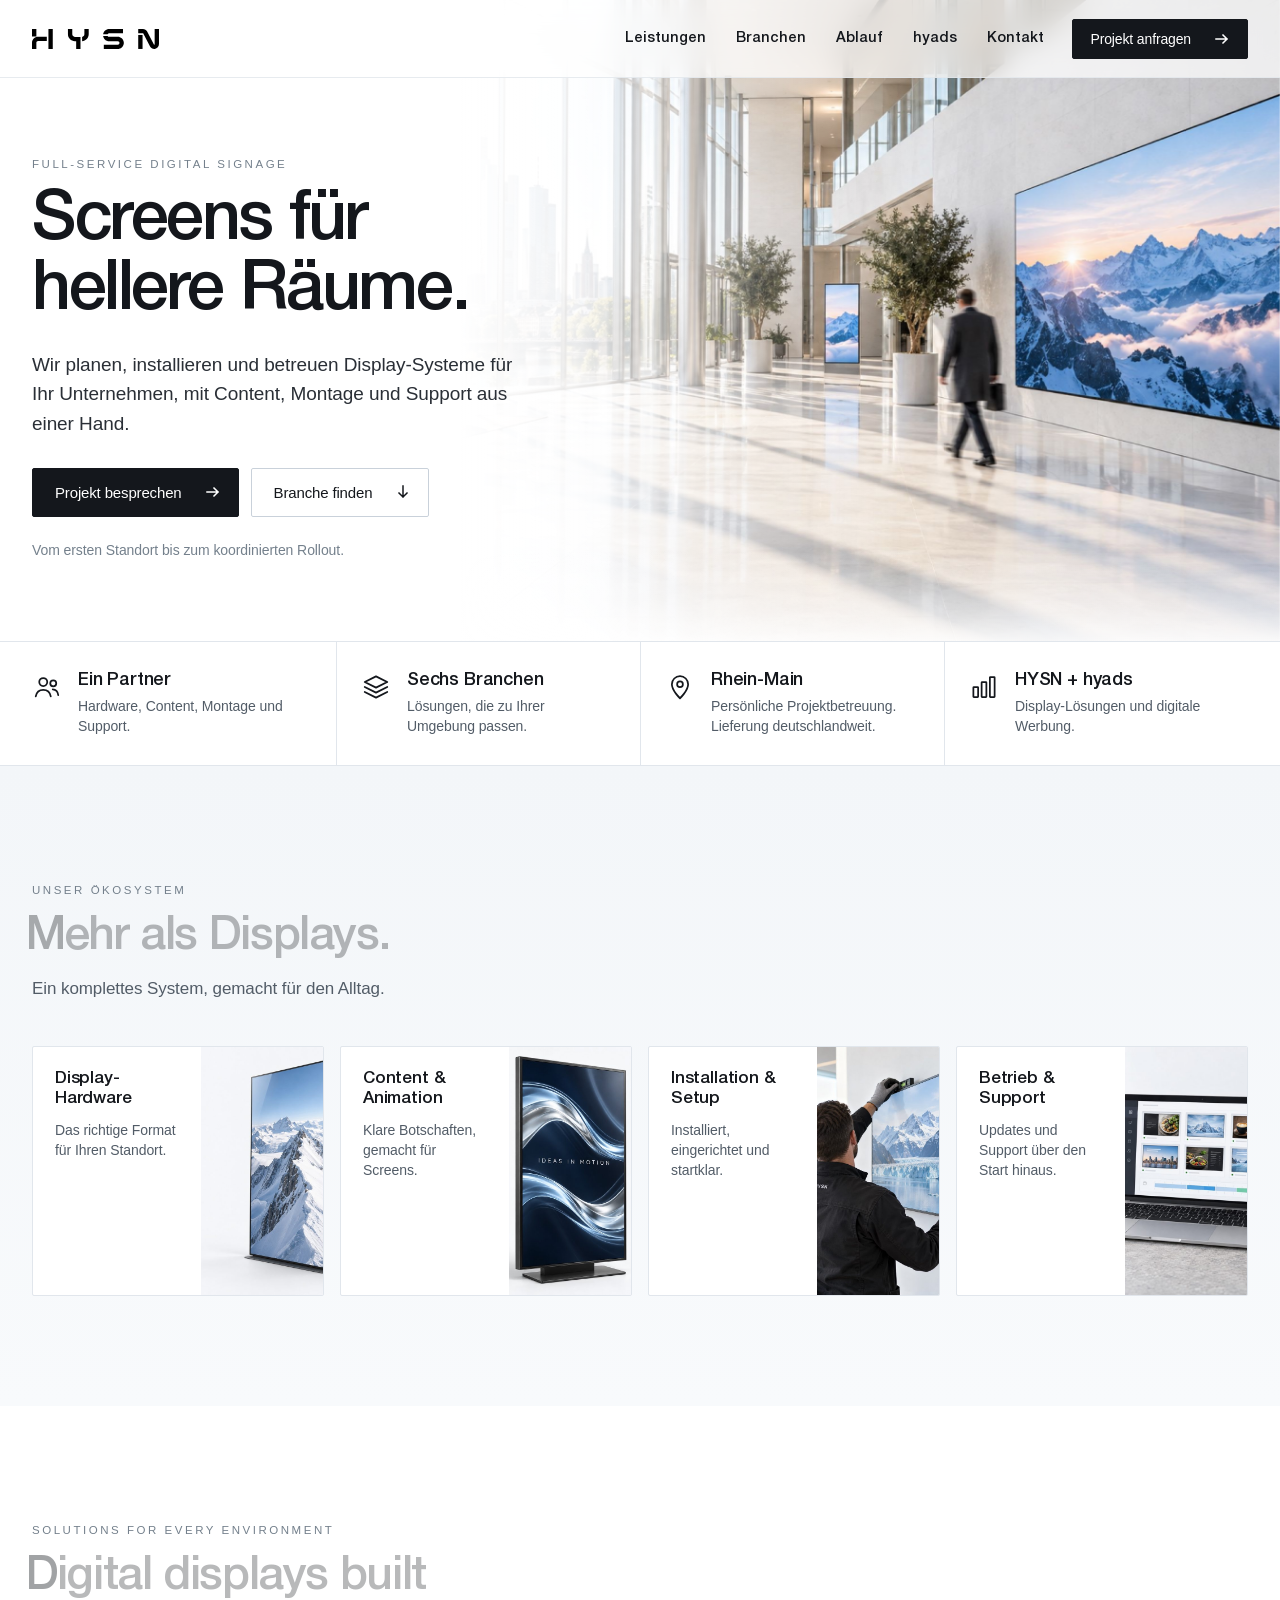
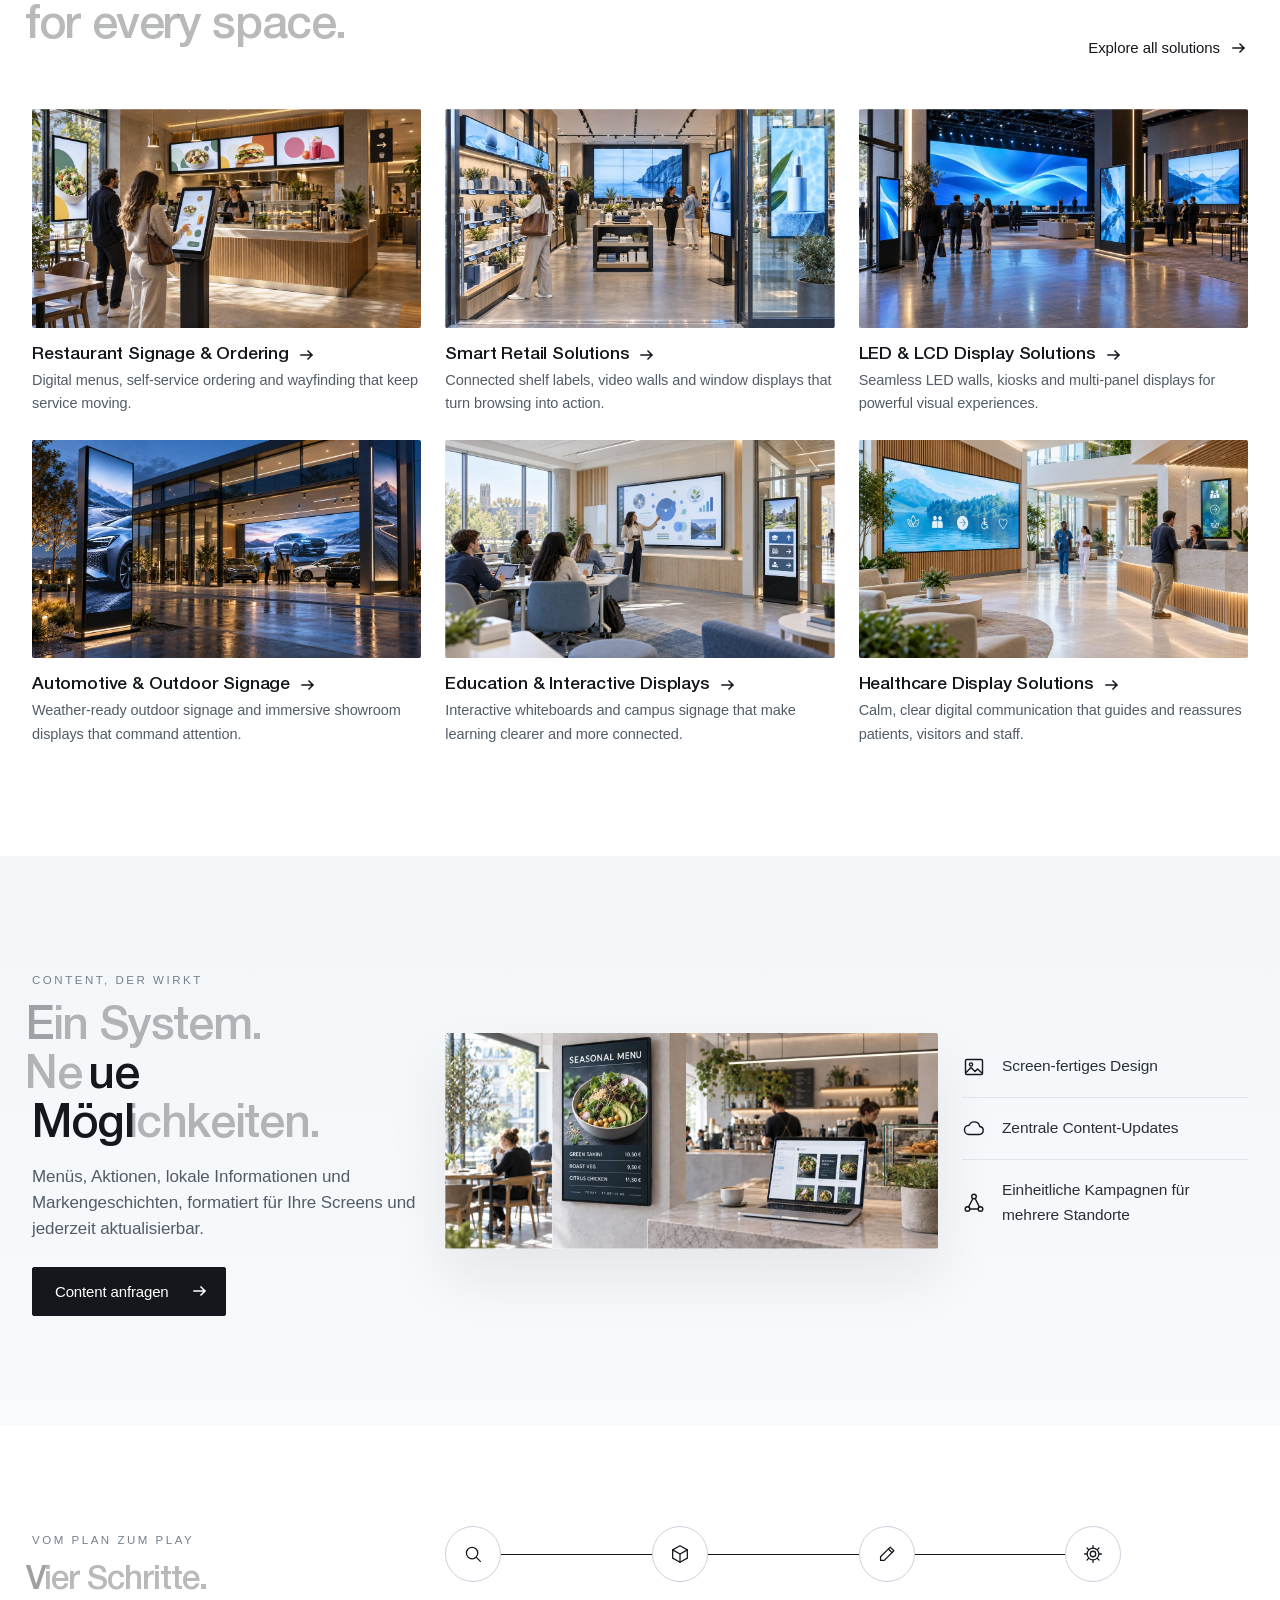
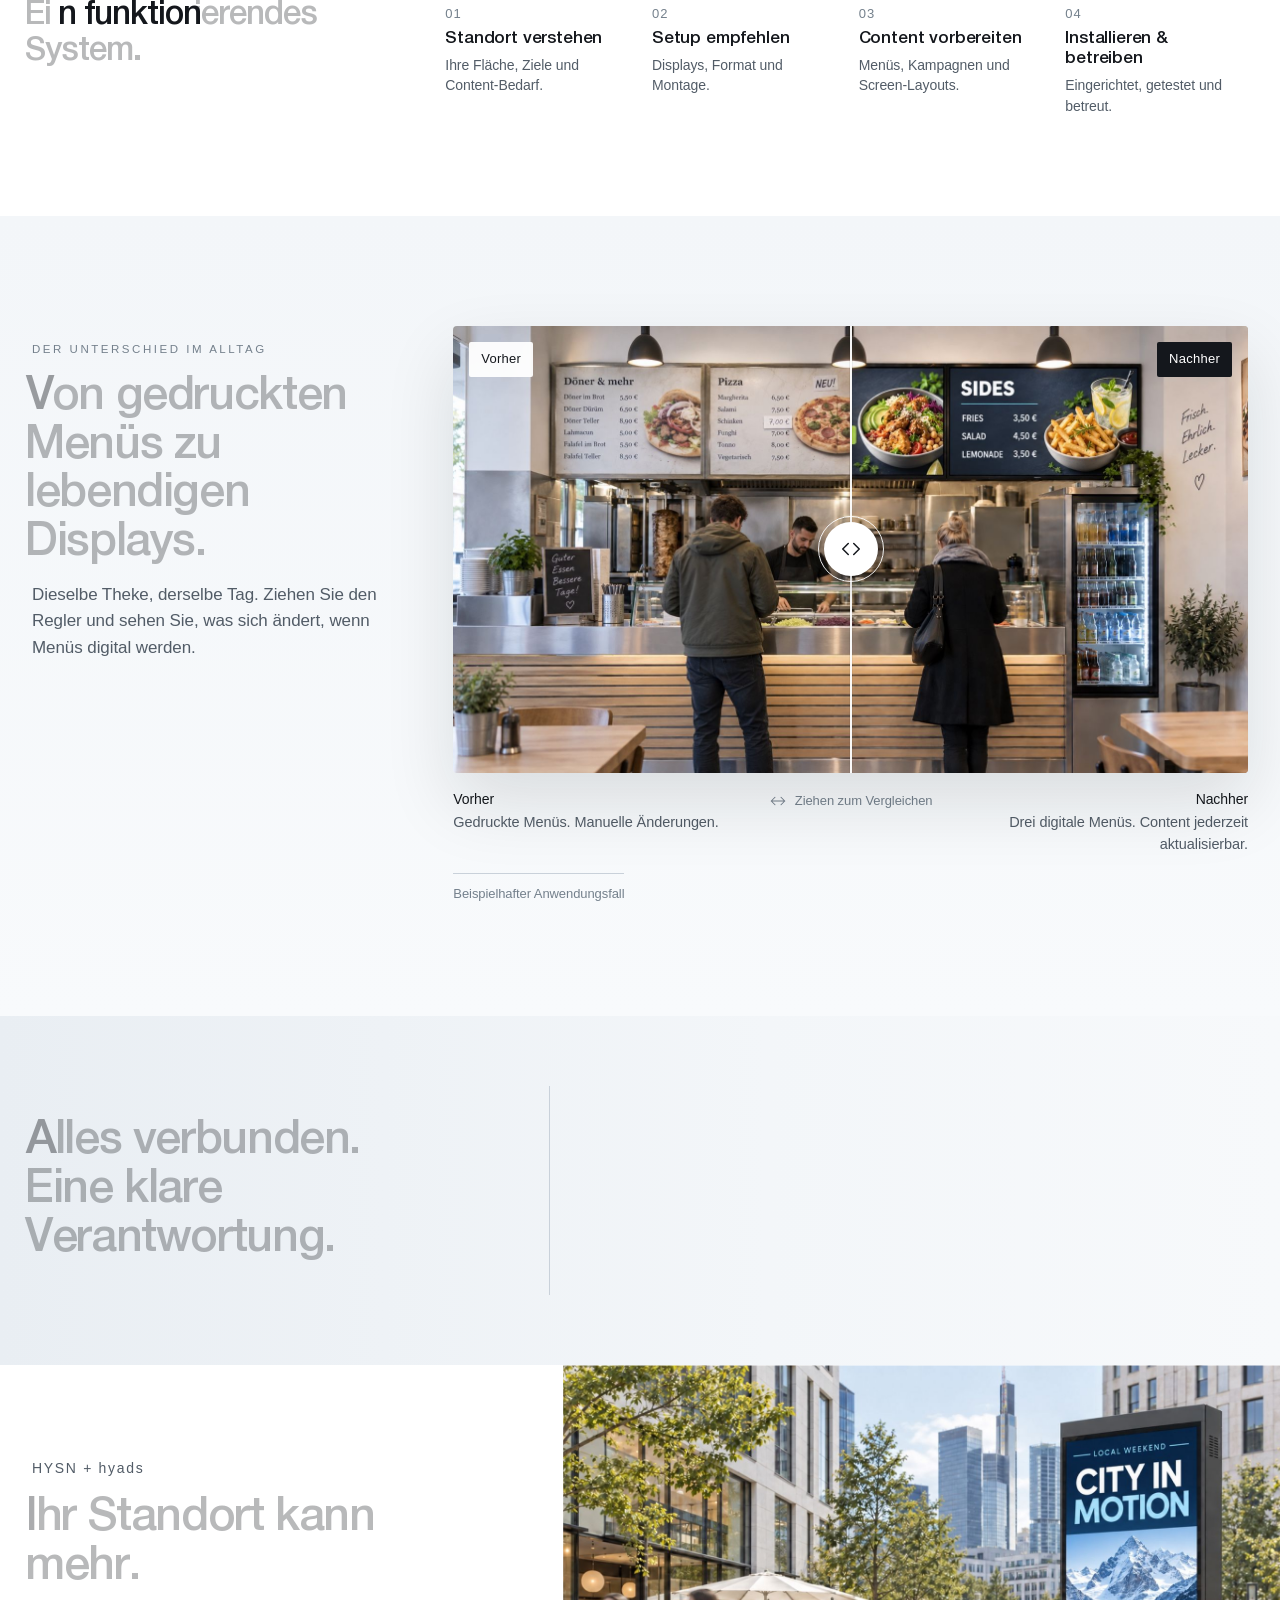
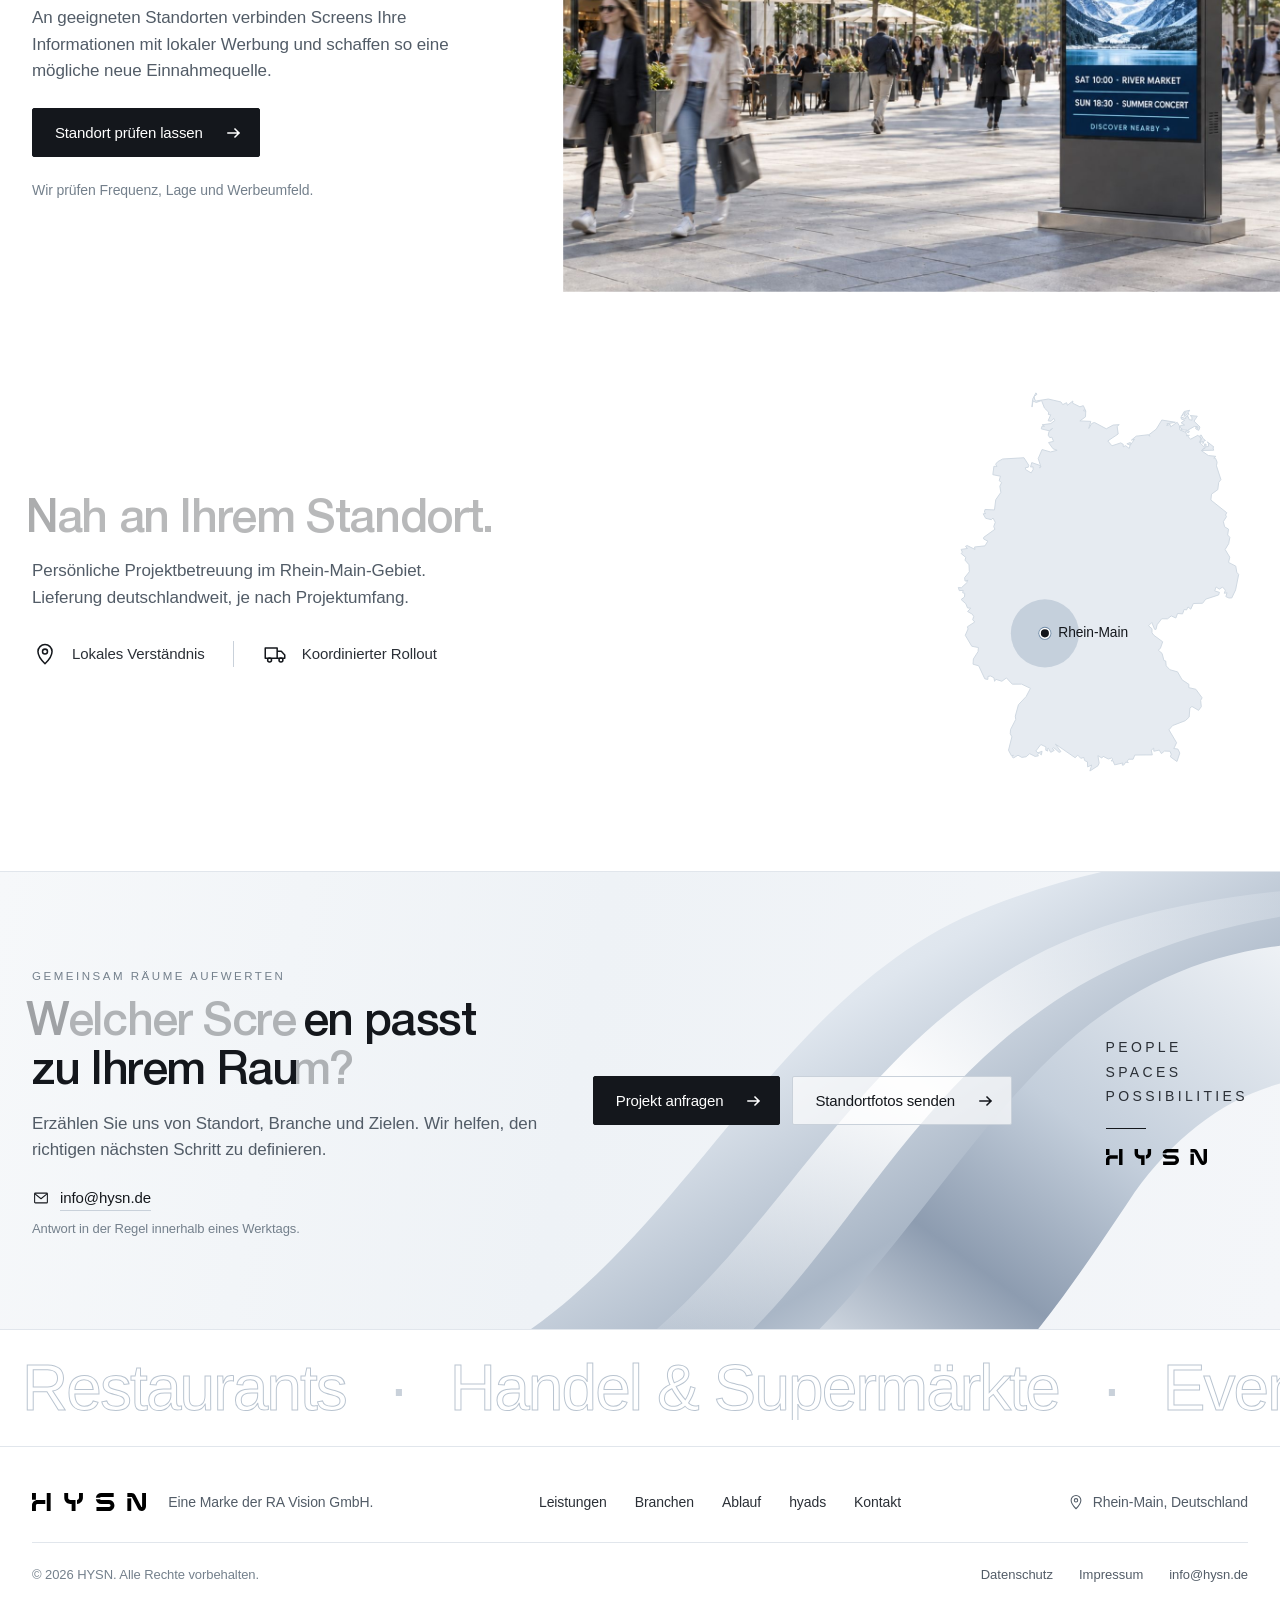
==== index.html @ 9cf274b1 "Initial commit: HYSN landing page Co-Authored-By: Claude Fable 5.1 <noreply@anthropic.com>" ====
<!doctype html>
<html lang="de">
<head>
    <meta charset="utf-8">
    <meta http-equiv="x-ua-compatible" content="ie=edge">
    <meta name="viewport" content="width=device-width, initial-scale=1, shrink-to-fit=no">
    <title>HYSN | Digital Signage für Gastronomie, Handel, Events und Kommunen</title>
    <meta name="description" content="HYSN plant, installiert und betreut Display-Systeme für Ihr Unternehmen, mit Content, Montage und Support aus einer Hand. Persönliche Betreuung im Rhein-Main-Gebiet, Lieferung deutschlandweit.">
    <meta property="og:title" content="HYSN | Screens für hellere Räume">
    <meta property="og:description" content="Full-Service Digital Signage: Hardware, Content, Montage und Support aus einer Hand.">
    <meta property="og:type" content="website">
    <meta property="og:locale" content="de_DE">
    <meta property="og:image" content="https://hysn.de/assets/img/og-share.jpg">
    <meta property="og:url" content="https://hysn.de/">
    <meta name="twitter:card" content="summary_large_image">
    <link rel="canonical" href="https://hysn.de/">
    <meta name="theme-color" content="#ffffff">
    <link rel="icon" href="assets/img/favicon.svg" type="image/svg+xml">

    <link rel="stylesheet" href="assets/css/bootstrap.min.css">
    <link rel="stylesheet" href="assets/css/animate.css">
    <link rel="stylesheet" href="assets/css/swiper.min.css">
    <link rel="stylesheet" href="assets/css/nice-select.css">
    <link rel="stylesheet" href="assets/css/magnific-popup.css">
    <link rel="stylesheet" href="assets/css/custom-fonts.css">
    <link rel="stylesheet" href="assets/css/main.css">
    <link rel="stylesheet" href="assets/css/hysn-light.css">
</head>

<body class="business-consulting hy-light">

<!-- backtotop -->
<div class="xb-backtotop">
    <a href="#" class="scroll" aria-label="Nach oben">
        <svg width="16" height="16" viewBox="0 0 16 16" fill="none"><path d="M8 14V3M4 7l4-4 4 4" stroke="currentColor" stroke-width="1.5" stroke-linecap="square"/></svg>
    </a>
</div>

<!-- preloader (Bizox wave, light) -->
<div id="preloader" class="xb-loader">
    <div class="xb-loader-inner">
        <img class="hy-logo hy-logo--lg" src="assets/img/logo/hysn-logo.svg" alt="HYSN" width="1485" height="234">
        <div class="loading-wave">
            <div class="loading-bar"></div><div class="loading-bar"></div>
            <div class="loading-bar"></div><div class="loading-bar"></div>
        </div>
    </div>
</div>

<div class="body_wrap o-clip" id="top">

    <!-- header -->
    <header id="xb-header-area" class="header-area header-style hy-header is-sticky">
        <div class="xb-header stricky">
            <div class="hy-container">
                <div class="header__wrap ul_li_between">
                    <div class="xb-header-logo">
                        <a href="#top" class="logo" aria-label="HYSN Startseite"><img class="hy-logo" src="assets/img/logo/hysn-logo.svg" alt="HYSN" width="1485" height="234"></a>
                    </div>
                    <div class="header-right-inner ul_li">
                        <div class="main-menu__wrap navbar navbar-expand-lg p-0">
                            <nav class="main-menu collapse navbar-collapse">
                                <ul>
<li><a href="#leistungen"><span>Leistungen</span></a></li>
<li><a href="#branchen"><span>Branchen</span></a></li>
<li><a href="#ablauf"><span>Ablauf</span></a></li>
<li><a href="#hyads"><span>hyads</span></a></li>
<li><a href="#kontakt"><span>Kontakt</span></a></li>
                                </ul>
                            </nav>
                        </div>
                        <div class="hy-header-cta d-none d-md-block">
                            <a class="thm-btn hy-btn hy-btn--dark arrow_hover_effect hy-btn--sm" href="#kontakt"><span class="btn_label" data-text="Projekt anfragen">Projekt anfragen</span><span class="xb-icon"><span class="xb-arrow"><svg width="16" height="16" viewBox="0 0 16 16" fill="none" aria-hidden="true"><path d="M2 8h11M9 4l4 4-4 4" stroke="currentColor" stroke-width="1.5" stroke-linecap="square"/></svg><svg width="16" height="16" viewBox="0 0 16 16" fill="none" aria-hidden="true"><path d="M2 8h11M9 4l4 4-4 4" stroke="currentColor" stroke-width="1.5" stroke-linecap="square"/></svg></span></span></a>
                        </div>
                        <div class="header-bar-mobile side-menu d-lg-none">
                            <a class="xb-nav-mobile" href="javascript:void(0);" aria-label="Menü öffnen">
                                <svg width="24" height="24" viewBox="0 0 24 24" fill="none"><path d="M3 7h18M3 12h18M3 17h18" stroke="currentColor" stroke-width="1.5"/></svg>
                            </a>
                        </div>
                    </div>
                </div>
            </div>
            <div class="xb-header-wrap">
                <div class="xb-header-menu">
                    <div class="xb-header-menu-scroll">
                        <div class="xb-menu-close xb-hide-xl xb-close"></div>
                        <div class="xb-logo-mobile xb-hide-xl"><a href="#top" rel="home"><img class="hy-logo" src="assets/img/logo/hysn-logo.svg" alt="HYSN" width="1485" height="234"></a></div>
                        <nav class="xb-header-nav">
                            <ul class="xb-menu-primary clearfix">
<li class="menu-item"><a href="#leistungen"><span>Leistungen</span></a></li>
<li class="menu-item"><a href="#branchen"><span>Branchen</span></a></li>
<li class="menu-item"><a href="#ablauf"><span>Ablauf</span></a></li>
<li class="menu-item"><a href="#hyads"><span>hyads</span></a></li>
<li class="menu-item"><a href="#kontakt"><span>Kontakt</span></a></li>
                            </ul>
                        </nav>
                        <div class="hy-mobile-cta"><a class="thm-btn hy-btn hy-btn--dark arrow_hover_effect " href="#kontakt"><span class="btn_label" data-text="Projekt anfragen">Projekt anfragen</span><span class="xb-icon"><span class="xb-arrow"><svg width="16" height="16" viewBox="0 0 16 16" fill="none" aria-hidden="true"><path d="M2 8h11M9 4l4 4-4 4" stroke="currentColor" stroke-width="1.5" stroke-linecap="square"/></svg><svg width="16" height="16" viewBox="0 0 16 16" fill="none" aria-hidden="true"><path d="M2 8h11M9 4l4 4-4 4" stroke="currentColor" stroke-width="1.5" stroke-linecap="square"/></svg></span></span></a></div>
                    </div>
                </div>
                <div class="xb-header-menu-backdrop"></div>
            </div>
        </div>
    </header>

    <main>

        <!-- 1. hero -->
        <section class="hy-hero">
            <div class="hy-hero-media">
                <img src="assets/img/hero.jpg" alt="Große Digital-Signage-Wand in einem hellen Atrium" fetchpriority="high">
            </div>
            <div class="hy-container">
                <div class="hy-hero-content">
                    <span class="hy-eyebrow wow fadeInUp" data-wow-duration="600ms">Full-Service Digital Signage</span>
                    <h1 class="hy-hero-title wow fadeInUp" data-wow-delay="100ms" data-wow-duration="700ms">Screens für<br>hellere Räume.</h1>
                    <p class="hy-lead wow fadeInUp" data-wow-delay="200ms" data-wow-duration="700ms">Wir planen, installieren und betreuen Display-Systeme für Ihr Unternehmen, mit Content, Montage und Support aus einer Hand.</p>
                    <div class="hy-btn-row wow fadeInUp" data-wow-delay="300ms" data-wow-duration="700ms">
                        <a class="thm-btn hy-btn hy-btn--dark arrow_hover_effect " href="#kontakt"><span class="btn_label" data-text="Projekt besprechen">Projekt besprechen</span><span class="xb-icon"><span class="xb-arrow"><svg width="16" height="16" viewBox="0 0 16 16" fill="none" aria-hidden="true"><path d="M2 8h11M9 4l4 4-4 4" stroke="currentColor" stroke-width="1.5" stroke-linecap="square"/></svg><svg width="16" height="16" viewBox="0 0 16 16" fill="none" aria-hidden="true"><path d="M2 8h11M9 4l4 4-4 4" stroke="currentColor" stroke-width="1.5" stroke-linecap="square"/></svg></span></span></a>
                        <a class="thm-btn hy-btn hy-btn--ghost arrow_hover_effect " href="#branchen"><span class="btn_label" data-text="Branche finden">Branche finden</span><span class="xb-icon"><span class="xb-arrow"><svg width="16" height="16" viewBox="0 0 16 16" fill="none" aria-hidden="true"><path d="M8 2v11M4 9l4 4 4-4" stroke="currentColor" stroke-width="1.5" stroke-linecap="square"/></svg><svg width="16" height="16" viewBox="0 0 16 16" fill="none" aria-hidden="true"><path d="M8 2v11M4 9l4 4 4-4" stroke="currentColor" stroke-width="1.5" stroke-linecap="square"/></svg></span></span></a>
                    </div>
                    <p class="hy-assure wow fadeInUp" data-wow-delay="400ms" data-wow-duration="700ms">Vom ersten Standort bis zum koordinierten Rollout.</p>
                </div>
            </div>
        </section>

        <!-- 2. positioning strip -->
        <section class="hy-strip">
            <div class="hy-container">
                <div class="hy-strip-grid">

<div class="hy-strip-item wow fadeInUp" data-wow-delay="0ms" data-wow-duration="600ms">
  <svg class="hy-ico" width="30" height="30" viewBox="0 0 24 24" fill="none" stroke="currentColor" stroke-width="1.4" stroke-linecap="round" stroke-linejoin="round" aria-hidden="true"><circle cx="9" cy="8" r="3.2"/><path d="M3 19.5c.6-3.4 3-5.3 6-5.3s5.4 1.9 6 5.3"/><circle cx="17" cy="9" r="2.4"/><path d="M16.6 13.9c2.4.1 4 1.7 4.4 4.6"/></svg>
  <div><h3>Ein Partner</h3><p>Hardware, Content, Montage und Support.</p></div>
</div>

<div class="hy-strip-item wow fadeInUp" data-wow-delay="100ms" data-wow-duration="600ms">
  <svg class="hy-ico" width="30" height="30" viewBox="0 0 24 24" fill="none" stroke="currentColor" stroke-width="1.4" stroke-linecap="round" stroke-linejoin="round" aria-hidden="true"><path d="M12 3.5 21 8l-9 4.5L3 8z"/><path d="m3 12 9 4.5 9-4.5"/><path d="m3 16 9 4.5 9-4.5"/></svg>
  <div><h3>Sechs Branchen</h3><p>Lösungen, die zu Ihrer Umgebung passen.</p></div>
</div>

<div class="hy-strip-item wow fadeInUp" data-wow-delay="200ms" data-wow-duration="600ms">
  <svg class="hy-ico" width="30" height="30" viewBox="0 0 24 24" fill="none" stroke="currentColor" stroke-width="1.4" stroke-linecap="round" stroke-linejoin="round" aria-hidden="true"><path d="M12 21s-6.5-6.1-6.5-11.2a6.5 6.5 0 0 1 13 0C18.5 14.9 12 21 12 21z"/><circle cx="12" cy="9.8" r="2.3"/></svg>
  <div><h3>Rhein-Main</h3><p>Persönliche Projektbetreuung. Lieferung deutschlandweit.</p></div>
</div>

<div class="hy-strip-item wow fadeInUp" data-wow-delay="300ms" data-wow-duration="600ms">
  <svg class="hy-ico" width="30" height="30" viewBox="0 0 24 24" fill="none" stroke="currentColor" stroke-width="1.4" stroke-linecap="round" stroke-linejoin="round" aria-hidden="true"><rect x="3.5" y="12" width="3.8" height="8" rx=".4"/><rect x="10.1" y="8" width="3.8" height="12" rx=".4"/><rect x="16.7" y="4" width="3.8" height="16" rx=".4"/></svg>
  <div><h3>HYSN + hyads</h3><p>Display-Lösungen und digitale Werbung.</p></div>
</div>
                </div>
            </div>
        </section>

        <!-- 3. ecosystem -->
        <section class="hy-section hy-band" id="leistungen">
            <div class="hy-container">
                <div class="hy-head">
                    <span class="hy-eyebrow">Unser Ökosystem</span>
                    <h2 class="hy-h2 xb-text-reveal">Mehr als Displays.</h2>
                    <p class="hy-sub">Ein komplettes System, gemacht für den Alltag.</p>
                </div>
                <div class="row g-3">

<div class="col-lg-3 col-sm-6">
  <div class="hy-eco-card wow fadeInUp" data-wow-delay="0ms" data-wow-duration="700ms">
    <div class="hy-eco-text">
      <h3>Display-Hardware</h3>
      <p>Das richtige Format für Ihren Standort.</p>
    </div>
    <div class="hy-eco-img"><img src="assets/img/eco-hardware.jpg" alt="" loading="lazy"></div>
  </div>
</div>

<div class="col-lg-3 col-sm-6">
  <div class="hy-eco-card wow fadeInUp" data-wow-delay="120ms" data-wow-duration="700ms">
    <div class="hy-eco-text">
      <h3>Content &amp; Animation</h3>
      <p>Klare Botschaften, gemacht für Screens.</p>
    </div>
    <div class="hy-eco-img"><img src="assets/img/eco-content.jpg" alt="" loading="lazy"></div>
  </div>
</div>

<div class="col-lg-3 col-sm-6">
  <div class="hy-eco-card wow fadeInUp" data-wow-delay="240ms" data-wow-duration="700ms">
    <div class="hy-eco-text">
      <h3>Installation &amp; Setup</h3>
      <p>Installiert, eingerichtet und startklar.</p>
    </div>
    <div class="hy-eco-img"><img src="assets/img/eco-install.jpg" alt="" loading="lazy"></div>
  </div>
</div>

<div class="col-lg-3 col-sm-6">
  <div class="hy-eco-card wow fadeInUp" data-wow-delay="360ms" data-wow-duration="700ms">
    <div class="hy-eco-text">
      <h3>Betrieb &amp; Support</h3>
      <p>Updates und Support über den Start hinaus.</p>
    </div>
    <div class="hy-eco-img"><img src="assets/img/eco-support.jpg" alt="" loading="lazy"></div>
  </div>
</div>
                </div>
            </div>
        </section>

        <!-- 4. industries -->
        <section class="hy-section" id="branchen">
            <div class="hy-container">
                <div class="hy-head hy-head--split">
                    <div>
                        <span class="hy-eyebrow">SOLUTIONS FOR EVERY ENVIRONMENT</span>
                        <h2 class="hy-h2 xb-text-reveal">Digital displays built<br>for every space.</h2>
                    </div>
                    <a class="hy-link arrow_hover_effect" href="#kontakt"><span>Explore all solutions</span><span class="xb-arrow"><svg width="16" height="16" viewBox="0 0 16 16" fill="none" aria-hidden="true"><path d="M2 8h11M9 4l4 4-4 4" stroke="currentColor" stroke-width="1.5" stroke-linecap="square"/></svg><svg width="16" height="16" viewBox="0 0 16 16" fill="none" aria-hidden="true"><path d="M2 8h11M9 4l4 4-4 4" stroke="currentColor" stroke-width="1.5" stroke-linecap="square"/></svg></span></a>
                </div>
                <div class="row g-4 hy-solutions">

<div class="col-lg-4 col-md-6">
  <a href="#kontakt" class="hy-ind-card wow fadeInUp" data-wow-delay="0ms" data-wow-duration="700ms">
    <div class="hy-ind-img hy-reveal"><img src="assets/img/sol-restaurant.jpg" alt="Fast-casual restaurant with three digital menu boards above the counter, a portrait window display and a customer using a self-service ordering kiosk" loading="lazy"></div>
    <h3>Restaurant Signage &amp; Ordering <span class="xb-arrow"><svg width="16" height="16" viewBox="0 0 16 16" fill="none" aria-hidden="true"><path d="M2 8h11M9 4l4 4-4 4" stroke="currentColor" stroke-width="1.5" stroke-linecap="square"/></svg><svg width="16" height="16" viewBox="0 0 16 16" fill="none" aria-hidden="true"><path d="M2 8h11M9 4l4 4-4 4" stroke="currentColor" stroke-width="1.5" stroke-linecap="square"/></svg></span></h3>
    <p>Digital menus, self-service ordering and wayfinding that keep service moving.</p>
  </a>
</div>

<div class="col-lg-4 col-md-6">
  <a href="#kontakt" class="hy-ind-card wow fadeInUp" data-wow-delay="120ms" data-wow-duration="700ms">
    <div class="hy-ind-img hy-reveal"><img src="assets/img/sol-retail.jpg" alt="Modern retail shop with electronic shelf labels, a stretched display above the shelves, a video wall and portrait window displays" loading="lazy"></div>
    <h3>Smart Retail Solutions <span class="xb-arrow"><svg width="16" height="16" viewBox="0 0 16 16" fill="none" aria-hidden="true"><path d="M2 8h11M9 4l4 4-4 4" stroke="currentColor" stroke-width="1.5" stroke-linecap="square"/></svg><svg width="16" height="16" viewBox="0 0 16 16" fill="none" aria-hidden="true"><path d="M2 8h11M9 4l4 4-4 4" stroke="currentColor" stroke-width="1.5" stroke-linecap="square"/></svg></span></h3>
    <p>Connected shelf labels, video walls and window displays that turn browsing into action.</p>
  </a>
</div>

<div class="col-lg-4 col-md-6">
  <a href="#kontakt" class="hy-ind-card wow fadeInUp" data-wow-delay="240ms" data-wow-duration="700ms">
    <div class="hy-ind-img hy-reveal"><img src="assets/img/sol-led-lcd.jpg" alt="Corporate event venue with a large stage LED wall, free-standing display kiosks and a multi-panel video wall" loading="lazy"></div>
    <h3>LED &amp; LCD Display Solutions <span class="xb-arrow"><svg width="16" height="16" viewBox="0 0 16 16" fill="none" aria-hidden="true"><path d="M2 8h11M9 4l4 4-4 4" stroke="currentColor" stroke-width="1.5" stroke-linecap="square"/></svg><svg width="16" height="16" viewBox="0 0 16 16" fill="none" aria-hidden="true"><path d="M2 8h11M9 4l4 4-4 4" stroke="currentColor" stroke-width="1.5" stroke-linecap="square"/></svg></span></h3>
    <p>Seamless LED walls, kiosks and multi-panel displays for powerful visual experiences.</p>
  </a>
</div>

<div class="col-lg-4 col-md-6">
  <a href="#kontakt" class="hy-ind-card wow fadeInUp" data-wow-delay="0ms" data-wow-duration="700ms">
    <div class="hy-ind-img hy-reveal"><img src="assets/img/sol-automotive.jpg" alt="Car dealership at blue hour with an outdoor LED totem at the entrance and a large showroom display behind the glass facade" loading="lazy"></div>
    <h3>Automotive &amp; Outdoor Signage <span class="xb-arrow"><svg width="16" height="16" viewBox="0 0 16 16" fill="none" aria-hidden="true"><path d="M2 8h11M9 4l4 4-4 4" stroke="currentColor" stroke-width="1.5" stroke-linecap="square"/></svg><svg width="16" height="16" viewBox="0 0 16 16" fill="none" aria-hidden="true"><path d="M2 8h11M9 4l4 4-4 4" stroke="currentColor" stroke-width="1.5" stroke-linecap="square"/></svg></span></h3>
    <p>Weather-ready outdoor signage and immersive showroom displays that command attention.</p>
  </a>
</div>

<div class="col-lg-4 col-md-6">
  <a href="#kontakt" class="hy-ind-card wow fadeInUp" data-wow-delay="120ms" data-wow-duration="700ms">
    <div class="hy-ind-img hy-reveal"><img src="assets/img/sol-education.jpg" alt="University classroom where a lecturer presents on an interactive whiteboard, with a floor-standing wayfinding display by the door" loading="lazy"></div>
    <h3>Education &amp; Interactive Displays <span class="xb-arrow"><svg width="16" height="16" viewBox="0 0 16 16" fill="none" aria-hidden="true"><path d="M2 8h11M9 4l4 4-4 4" stroke="currentColor" stroke-width="1.5" stroke-linecap="square"/></svg><svg width="16" height="16" viewBox="0 0 16 16" fill="none" aria-hidden="true"><path d="M2 8h11M9 4l4 4-4 4" stroke="currentColor" stroke-width="1.5" stroke-linecap="square"/></svg></span></h3>
    <p>Interactive whiteboards and campus signage that make learning clearer and more connected.</p>
  </a>
</div>

<div class="col-lg-4 col-md-6">
  <a href="#kontakt" class="hy-ind-card wow fadeInUp" data-wow-delay="240ms" data-wow-duration="700ms">
    <div class="hy-ind-img hy-reveal"><img src="assets/img/sol-healthcare.jpg" alt="Bright healthcare lobby with an integrated LED wall showing a calm lake scene and a portrait display behind the reception desk" loading="lazy"></div>
    <h3>Healthcare Display Solutions <span class="xb-arrow"><svg width="16" height="16" viewBox="0 0 16 16" fill="none" aria-hidden="true"><path d="M2 8h11M9 4l4 4-4 4" stroke="currentColor" stroke-width="1.5" stroke-linecap="square"/></svg><svg width="16" height="16" viewBox="0 0 16 16" fill="none" aria-hidden="true"><path d="M2 8h11M9 4l4 4-4 4" stroke="currentColor" stroke-width="1.5" stroke-linecap="square"/></svg></span></h3>
    <p>Calm, clear digital communication that guides and reassures patients, visitors and staff.</p>
  </a>
</div>
                </div>
            </div>
        </section>

        <!-- 5. content -->
        <section class="hy-section hy-band hy-content">
            <div class="hy-container">
                <div class="row align-items-center g-4">
                    <div class="col-lg-4">
                        <span class="hy-eyebrow">Content, der wirkt</span>
                        <h2 class="hy-h2 xb-text-reveal">Ein System.<br>Neue Möglichkeiten.</h2>
                        <p class="hy-sub mb-4">Menüs, Aktionen, lokale Informationen und Markengeschichten, formatiert für Ihre Screens und jederzeit aktualisierbar.</p>
                        <div class="wow fadeInUp" data-wow-duration="600ms"><a class="thm-btn hy-btn hy-btn--dark arrow_hover_effect " href="#kontakt"><span class="btn_label" data-text="Content anfragen">Content anfragen</span><span class="xb-icon"><span class="xb-arrow"><svg width="16" height="16" viewBox="0 0 16 16" fill="none" aria-hidden="true"><path d="M2 8h11M9 4l4 4-4 4" stroke="currentColor" stroke-width="1.5" stroke-linecap="square"/></svg><svg width="16" height="16" viewBox="0 0 16 16" fill="none" aria-hidden="true"><path d="M2 8h11M9 4l4 4-4 4" stroke="currentColor" stroke-width="1.5" stroke-linecap="square"/></svg></span></span></a></div>
                    </div>
                    <div class="col-lg-5">
                        <div class="hy-content-img hy-reveal wow fadeIn" data-wow-duration="900ms">
                            <img src="assets/img/content.jpg" alt="Digitales Menüboard und zentrale Content-Verwaltung am Laptop" loading="lazy">
                        </div>
                    </div>
                    <div class="col-lg-3">
                        <ul class="hy-feature-list">
                            <li class="wow fadeInUp" data-wow-delay="100ms" data-wow-duration="600ms"><svg class="hy-ico" width="24" height="24" viewBox="0 0 24 24" fill="none" stroke="currentColor" stroke-width="1.4" stroke-linecap="round" stroke-linejoin="round" aria-hidden="true"><rect x="3.5" y="4.5" width="17" height="15" rx="1.2"/><circle cx="9" cy="9.5" r="1.6"/><path d="m4 17.5 5-5 4 4 2.5-2.5 5 4.5"/></svg><span>Screen-fertiges Design</span></li>
                            <li class="wow fadeInUp" data-wow-delay="220ms" data-wow-duration="600ms"><svg class="hy-ico" width="24" height="24" viewBox="0 0 24 24" fill="none" stroke="currentColor" stroke-width="1.4" stroke-linecap="round" stroke-linejoin="round" aria-hidden="true"><path d="M7 18.5h10.2a4 4 0 0 0 .6-7.95A5.6 5.6 0 0 0 7.1 9.3 4.6 4.6 0 0 0 7 18.5z"/></svg><span>Zentrale Content-Updates</span></li>
                            <li class="wow fadeInUp" data-wow-delay="340ms" data-wow-duration="600ms"><svg class="hy-ico" width="24" height="24" viewBox="0 0 24 24" fill="none" stroke="currentColor" stroke-width="1.4" stroke-linecap="round" stroke-linejoin="round" aria-hidden="true"><circle cx="12" cy="5.5" r="2.3"/><circle cx="5.5" cy="18" r="2.3"/><circle cx="18.5" cy="18" r="2.3"/><path d="m10.9 7.5-4.3 8.4M13.1 7.5l4.3 8.4M7.8 18h8.4"/></svg><span>Einheitliche Kampagnen für mehrere Standorte</span></li>
                        </ul>
                    </div>
                </div>
            </div>
        </section>

        <!-- 6. process -->
        <section class="hy-section hy-process" id="ablauf">
            <div class="hy-container">
                <div class="row g-4 align-items-start">
                    <div class="col-lg-4">
                        <span class="hy-eyebrow">Vom Plan zum Play</span>
                        <h2 class="hy-h2 hy-h2--sm xb-text-reveal">Vier Schritte.<br>Ein funktionierendes System.</h2>
                    </div>
                    <div class="col-lg-8">
                        <div class="hy-steps">
                            <span class="hy-steps-line" aria-hidden="true"><span></span></span>

<div class="hy-step wow fadeInUp" data-wow-delay="200ms" data-wow-duration="600ms">
  <div class="hy-step-ico"><svg class="hy-ico" width="22" height="22" viewBox="0 0 24 24" fill="none" stroke="currentColor" stroke-width="1.4" stroke-linecap="round" stroke-linejoin="round" aria-hidden="true"><circle cx="11" cy="11" r="6.2"/><path d="m20 20-4.6-4.6"/></svg></div>
  <span class="hy-step-num">01</span>
  <h3>Standort verstehen</h3>
  <p>Ihre Fläche, Ziele und Content-Bedarf.</p>
</div>

<div class="hy-step wow fadeInUp" data-wow-delay="350ms" data-wow-duration="600ms">
  <div class="hy-step-ico"><svg class="hy-ico" width="22" height="22" viewBox="0 0 24 24" fill="none" stroke="currentColor" stroke-width="1.4" stroke-linecap="round" stroke-linejoin="round" aria-hidden="true"><path d="M12 3 20 7.5v9L12 21l-8-4.5v-9z"/><path d="m4 7.5 8 4.5 8-4.5M12 12v9"/></svg></div>
  <span class="hy-step-num">02</span>
  <h3>Setup empfehlen</h3>
  <p>Displays, Format und Montage.</p>
</div>

<div class="hy-step wow fadeInUp" data-wow-delay="500ms" data-wow-duration="600ms">
  <div class="hy-step-ico"><svg class="hy-ico" width="22" height="22" viewBox="0 0 24 24" fill="none" stroke="currentColor" stroke-width="1.4" stroke-linecap="round" stroke-linejoin="round" aria-hidden="true"><path d="m15.5 4.5 4 4L9 19H5v-4z"/><path d="m13.5 6.5 4 4"/></svg></div>
  <span class="hy-step-num">03</span>
  <h3>Content vorbereiten</h3>
  <p>Menüs, Kampagnen und Screen-Layouts.</p>
</div>

<div class="hy-step wow fadeInUp" data-wow-delay="650ms" data-wow-duration="600ms">
  <div class="hy-step-ico"><svg class="hy-ico" width="22" height="22" viewBox="0 0 24 24" fill="none" stroke="currentColor" stroke-width="1.4" stroke-linecap="round" stroke-linejoin="round" aria-hidden="true"><circle cx="12" cy="12" r="3"/><path d="M12 2.8v2.4M12 18.8v2.4M21.2 12h-2.4M5.2 12H2.8M18.5 5.5l-1.7 1.7M7.2 16.8l-1.7 1.7M18.5 18.5l-1.7-1.7M7.2 7.2 5.5 5.5"/><circle cx="12" cy="12" r="6.4"/></svg></div>
  <span class="hy-step-num">04</span>
  <h3>Installieren &amp; betreiben</h3>
  <p>Eingerichtet, getestet und betreut.</p>
</div>
                        </div>
                    </div>
                </div>
            </div>
        </section>

        <!-- 7. before / after (interactive comparison slider) -->
        <section class="hy-section hy-band hy-ba">
            <div class="hy-container">
                <div class="row g-5 align-items-center">
                    <div class="col-lg-4">
                        <span class="hy-eyebrow">Der Unterschied im Alltag</span>
                        <h2 class="hy-h2 xb-text-reveal">Von gedruckten Menüs zu lebendigen Displays.</h2>
                        <p class="hy-sub">Dieselbe Theke, derselbe Tag. Ziehen Sie den Regler und sehen Sie, was sich ändert, wenn Menüs digital werden.</p>
                        <ul class="hy-ba-points">
                            <li class="wow fadeInUp" data-wow-delay="100ms" data-wow-duration="600ms"><svg class="hy-ico" width="20" height="20" viewBox="0 0 24 24" fill="none" stroke="currentColor" stroke-width="1.4" stroke-linecap="round" stroke-linejoin="round" aria-hidden="true"><circle cx="12" cy="12" r="8.6"/><path d="m8.2 12.3 2.6 2.6 5.1-5.4"/></svg><span>Preise in Sekunden ändern statt neu drucken</span></li>
                            <li class="wow fadeInUp" data-wow-delay="200ms" data-wow-duration="600ms"><svg class="hy-ico" width="20" height="20" viewBox="0 0 24 24" fill="none" stroke="currentColor" stroke-width="1.4" stroke-linecap="round" stroke-linejoin="round" aria-hidden="true"><circle cx="12" cy="12" r="8.6"/><path d="m8.2 12.3 2.6 2.6 5.1-5.4"/></svg><span>Tagesangebote automatisch zur richtigen Uhrzeit</span></li>
                            <li class="wow fadeInUp" data-wow-delay="300ms" data-wow-duration="600ms"><svg class="hy-ico" width="20" height="20" viewBox="0 0 24 24" fill="none" stroke="currentColor" stroke-width="1.4" stroke-linecap="round" stroke-linejoin="round" aria-hidden="true"><circle cx="12" cy="12" r="8.6"/><path d="m8.2 12.3 2.6 2.6 5.1-5.4"/></svg><span>Appetitliche Bilder, die verkaufen</span></li>
                        </ul>
                        <div class="mt-4 wow fadeInUp" data-wow-delay="350ms" data-wow-duration="600ms"><a class="thm-btn hy-btn hy-btn--dark arrow_hover_effect " href="#kontakt"><span class="btn_label" data-text="Projekt besprechen">Projekt besprechen</span><span class="xb-icon"><span class="xb-arrow"><svg width="16" height="16" viewBox="0 0 16 16" fill="none" aria-hidden="true"><path d="M2 8h11M9 4l4 4-4 4" stroke="currentColor" stroke-width="1.5" stroke-linecap="square"/></svg><svg width="16" height="16" viewBox="0 0 16 16" fill="none" aria-hidden="true"><path d="M2 8h11M9 4l4 4-4 4" stroke="currentColor" stroke-width="1.5" stroke-linecap="square"/></svg></span></span></a></div>
                    </div>
                    <div class="col-lg-8">
                        <div class="hy-compare wow fadeInUp" data-wow-duration="800ms" style="--pos:50%">
                            <img class="hy-compare-img" src="assets/img/before.jpg" alt="Vorher: Restaurant-Theke mit gedruckten Menütafeln und handschriftlichen Preiskorrekturen" loading="lazy" draggable="false">
                            <div class="hy-compare-after" aria-hidden="false">
                                <img class="hy-compare-img" src="assets/img/after.jpg" alt="Nachher: dieselbe Theke mit drei digitalen Menüboards" loading="lazy" draggable="false">
                            </div>
                            <span class="hy-compare-label hy-compare-label--before">Vorher</span>
                            <span class="hy-compare-label hy-compare-label--after">Nachher</span>
                            <div class="hy-compare-handle" aria-hidden="true">
                                <span class="hy-compare-knob">
                                    <svg width="22" height="22" viewBox="0 0 24 24" fill="none" stroke="currentColor" stroke-width="1.6" stroke-linecap="round" stroke-linejoin="round"><path d="m9 6-6 6 6 6M15 6l6 6-6 6"/></svg>
                                </span>
                            </div>
                            <input class="hy-compare-range" type="range" min="0" max="100" value="50" step="1" aria-label="Vorher-Nachher-Vergleich: Regler verschieben">
                        </div>
                        <div class="hy-compare-captions">
                            <p class="hy-cap-before"><strong>Vorher</strong>Gedruckte Menüs. Manuelle Änderungen.</p>
                            <span class="hy-compare-hint"><svg class="hy-ico" width="18" height="18" viewBox="0 0 24 24" fill="none" stroke="currentColor" stroke-width="1.4" stroke-linecap="round" stroke-linejoin="round" aria-hidden="true"><path d="m8 7-5 5 5 5M16 7l5 5-5 5M3 12h18"/></svg>Ziehen zum Vergleichen</span>
                            <p class="hy-cap-after"><strong>Nachher</strong>Drei digitale Menüs. Content jederzeit aktualisierbar.</p>
                        </div>
                        <span class="hy-tag">Beispielhafter Anwendungsfall</span>
                    </div>
                </div>
            </div>
        </section>

        <!-- 8. value band -->
        <section class="hy-value">
            <div class="hy-container">
                <div class="row g-4 align-items-center">
                    <div class="col-lg-5">
                        <h2 class="hy-h2 xb-text-reveal">Alles verbunden.<br>Eine klare Verantwortung.</h2>
                    </div>
                    <div class="col-lg-7">
                        <ul class="hy-checks">
<li class="wow fadeInUp" data-wow-delay="0ms" data-wow-duration="600ms"><svg class="hy-ico" width="22" height="22" viewBox="0 0 24 24" fill="none" stroke="currentColor" stroke-width="1.4" stroke-linecap="round" stroke-linejoin="round" aria-hidden="true"><circle cx="12" cy="12" r="8.6"/><path d="m8.2 12.3 2.6 2.6 5.1-5.4"/></svg><span>Hardware passend zur Fläche gewählt</span></li>
<li class="wow fadeInUp" data-wow-delay="120ms" data-wow-duration="600ms"><svg class="hy-ico" width="22" height="22" viewBox="0 0 24 24" fill="none" stroke="currentColor" stroke-width="1.4" stroke-linecap="round" stroke-linejoin="round" aria-hidden="true"><circle cx="12" cy="12" r="8.6"/><path d="m8.2 12.3 2.6 2.6 5.1-5.4"/></svg><span>Content von Anfang an mitgedacht</span></li>
<li class="wow fadeInUp" data-wow-delay="240ms" data-wow-duration="600ms"><svg class="hy-ico" width="22" height="22" viewBox="0 0 24 24" fill="none" stroke="currentColor" stroke-width="1.4" stroke-linecap="round" stroke-linejoin="round" aria-hidden="true"><circle cx="12" cy="12" r="8.6"/><path d="m8.2 12.3 2.6 2.6 5.1-5.4"/></svg><span>Montage abgestimmt auf den laufenden Betrieb</span></li>
<li class="wow fadeInUp" data-wow-delay="360ms" data-wow-duration="600ms"><svg class="hy-ico" width="22" height="22" viewBox="0 0 24 24" fill="none" stroke="currentColor" stroke-width="1.4" stroke-linecap="round" stroke-linejoin="round" aria-hidden="true"><circle cx="12" cy="12" r="8.6"/><path d="m8.2 12.3 2.6 2.6 5.1-5.4"/></svg><span>Laufende Updates und Support verfügbar</span></li>
                        </ul>
                    </div>
                </div>
            </div>
        </section>

        <!-- 9. DOOH / hyads -->
        <section class="hy-split" id="hyads">
            <div class="hy-split-text">
                <div class="hy-split-inner">
                    <span class="hy-eyebrow hy-eyebrow--brand">HYSN + hyads</span>
                    <h2 class="hy-h2 xb-text-reveal">Ihr Standort kann<br>mehr.</h2>
                    <p class="hy-sub">An geeigneten Standorten verbinden Screens Ihre Informationen mit lokaler Werbung und schaffen so eine mögliche neue Einnahmequelle.</p>
                    <div class="mt-4 wow fadeInUp" data-wow-duration="600ms"><a class="thm-btn hy-btn hy-btn--dark arrow_hover_effect " href="#kontakt"><span class="btn_label" data-text="Standort prüfen lassen">Standort prüfen lassen</span><span class="xb-icon"><span class="xb-arrow"><svg width="16" height="16" viewBox="0 0 16 16" fill="none" aria-hidden="true"><path d="M2 8h11M9 4l4 4-4 4" stroke="currentColor" stroke-width="1.5" stroke-linecap="square"/></svg><svg width="16" height="16" viewBox="0 0 16 16" fill="none" aria-hidden="true"><path d="M2 8h11M9 4l4 4-4 4" stroke="currentColor" stroke-width="1.5" stroke-linecap="square"/></svg></span></span></a></div>
                    <p class="hy-assure">Wir prüfen Frequenz, Lage und Werbeumfeld.</p>
                </div>
            </div>
            <div class="hy-split-media hy-reveal wow fadeIn" data-wow-duration="900ms">
                <img src="assets/img/dooh.jpg" alt="Digitale Werbestele auf einem belebten Stadtplatz" loading="lazy">
            </div>
        </section>

        <!-- 10. region -->
        <section class="hy-section hy-region">
            <div class="hy-container">
                <div class="row align-items-center g-4">
                    <div class="col-lg-7">
                        <h2 class="hy-h2 xb-text-reveal">Nah an Ihrem Standort.</h2>
                        <p class="hy-sub">Persönliche Projektbetreuung im Rhein-Main-Gebiet.<br>Lieferung deutschlandweit, je nach Projektumfang.</p>
                        <div class="hy-region-points">
                            <div class="wow fadeInUp" data-wow-delay="100ms" data-wow-duration="600ms"><svg class="hy-ico" width="26" height="26" viewBox="0 0 24 24" fill="none" stroke="currentColor" stroke-width="1.4" stroke-linecap="round" stroke-linejoin="round" aria-hidden="true"><path d="M12 21s-6.5-6.1-6.5-11.2a6.5 6.5 0 0 1 13 0C18.5 14.9 12 21 12 21z"/><circle cx="12" cy="9.8" r="2.3"/></svg><span>Lokales Verständnis</span></div>
                            <div class="wow fadeInUp" data-wow-delay="220ms" data-wow-duration="600ms"><svg class="hy-ico" width="26" height="26" viewBox="0 0 24 24" fill="none" stroke="currentColor" stroke-width="1.4" stroke-linecap="round" stroke-linejoin="round" aria-hidden="true"><path d="M3 6.5h11v9.5H3zM14 9.5h3.8l3.2 3.4V16H14z"/><circle cx="7" cy="17.5" r="1.8"/><circle cx="17.5" cy="17.5" r="1.8"/></svg><span>Koordinierter Rollout</span></div>
                        </div>
                    </div>
                    <div class="col-lg-5">
                        <div class="hy-map wow fadeIn" data-wow-duration="900ms">
                            <svg viewBox="-10 -10 370 492" role="img" aria-label="Deutschlandkarte mit markierter Region Rhein-Main">
                                <path d="M98.4,3.4L99.8,5.0L96.4,8.0L96.9,11.9L99.3,13.3L113.7,11.0L129.3,14.6L131.5,17.9L136.3,15.5L137.3,18.7L144.0,13.4L143.6,16.1L152.7,20.6L156.9,19.2L159.9,25.7L157.9,23.9L157.2,25.6L159.9,25.8L159.6,33.0L152.6,38.0L166.1,38.6L163.6,47.3L167.2,41.2L170.6,39.9L185.2,47.7L193.7,43.1L201.2,42.6L198.6,44.7L199.9,54.1L187.1,62.7L192.2,68.7L203.1,65.1L206.1,66.9L206.1,70.0L209.0,68.5L213.5,72.0L214.6,67.9L210.6,66.2L214.9,64.6L214.9,67.9L220.0,60.6L216.2,61.7L222.1,56.8L237.4,55.0L238.8,57.0L237.7,55.1L246.9,48.1L253.7,36.9L270.5,39.7L259.9,41.6L261.1,41.7L259.7,43.8L263.8,42.2L264.7,45.3L272.6,39.7L275.4,44.0L275.9,49.1L282.7,51.9L284.9,55.2L283.9,56.4L287.6,55.5L286.3,57.5L289.1,60.6L298.2,55.7L302.3,59.8L300.0,64.2L306.4,70.7L303.0,74.0L307.3,71.5L306.1,66.6L308.3,66.6L308.1,70.0L311.2,69.5L311.4,66.2L309.8,63.8L318.0,70.2L316.7,71.1L317.8,74.1L302.3,74.5L311.1,80.7L320.3,81.7L317.8,83.8L319.9,84.0L321.9,88.9L321.1,93.4L326.6,110.3L323.9,113.8L322.7,122.8L315.0,128.3L314.2,135.6L333.8,151.2L332.3,154.0L333.5,156.1L329.6,162.2L331.2,168.6L336.0,171.5L334.9,178.7L337.6,181.6L336.2,189.4L331.8,196.6L337.5,206.0L336.0,212.5L344.9,217.1L346.2,224.7L348.5,227.4L344.7,246.5L340.0,256.3L336.5,256.4L332.7,254.7L334.2,250.0L330.8,250.6L332.1,246.7L328.6,242.9L324.6,245.5L320.7,242.8L318.9,247.6L324.8,249.5L323.7,252.7L307.9,257.8L304.0,262.9L292.6,263.2L289.4,270.2L286.0,267.4L284.2,271.1L281.3,270.5L279.3,276.0L273.1,275.5L271.0,281.1L265.4,278.5L260.7,282.1L253.6,282.0L247.9,289.4L246.5,295.2L244.8,295.0L241.4,286.6L237.3,290.7L241.6,294.3L241.6,299.3L243.8,302.3L254.8,310.4L251.9,318.6L249.3,320.7L254.0,324.7L256.3,333.4L258.5,334.1L259.1,340.1L263.7,344.9L273.1,347.5L278.7,357.3L287.1,362.9L287.0,367.0L295.7,369.0L303.4,379.5L301.6,382.7L302.4,390.5L299.1,395.0L290.9,390.2L288.3,392.1L287.4,403.3L282.7,407.7L266.9,413.8L262.5,419.0L271.9,434.9L268.5,442.1L273.5,442.7L275.9,447.6L272.4,458.1L264.3,452.3L265.3,449.0L263.7,445.4L257.0,445.2L253.2,448.3L250.6,444.0L243.9,445.4L243.7,441.6L240.7,444.1L242.0,449.9L220.4,450.1L218.3,455.3L212.9,455.2L211.0,457.7L212.4,459.3L209.2,458.9L206.7,462.5L204.8,462.5L205.6,459.9L195.5,462.2L193.6,457.3L191.2,457.3L193.3,455.0L191.9,453.7L187.7,455.0L181.2,451.6L179.8,453.8L174.9,450.9L176.4,460.0L175.0,463.3L165.0,469.8L167.2,462.4L162.2,464.7L162.0,458.6L158.5,456.8L157.5,453.0L153.8,454.2L150.1,450.2L146.8,453.4L122.5,436.6L129.2,445.9L127.0,446.8L120.5,441.1L118.6,442.1L121.1,444.3L116.7,446.7L113.6,441.5L112.2,442.8L113.2,445.2L110.6,444.2L110.7,440.0L104.5,437.1L98.3,445.2L101.0,447.4L106.0,445.4L105.1,450.0L102.7,447.7L100.4,449.6L101.5,451.1L97.4,451.8L90.7,448.4L86.4,452.2L81.0,453.0L76.3,450.3L70.6,453.8L69.2,452.3L70.6,450.4L68.3,451.1L64.6,444.2L68.8,427.6L66.8,423.8L67.1,418.7L73.5,406.2L73.0,402.1L76.9,388.0L86.4,377.9L91.7,367.8L80.7,362.6L69.3,362.7L62.1,355.0L56.4,359.1L49.0,356.7L47.5,359.2L46.6,354.7L42.5,352.6L39.3,353.1L39.1,356.9L35.4,356.1L27.8,340.0L20.9,338.1L21.3,331.6L27.1,322.5L27.5,317.5L19.3,315.9L11.3,302.4L14.7,294.6L14.0,291.8L23.0,286.0L20.4,283.2L21.7,279.2L20.0,276.4L14.1,273.0L18.1,269.0L14.1,268.7L12.0,263.5L6.2,258.3L10.3,255.2L10.7,250.7L8.1,250.0L8.7,247.0L3.9,247.3L2.7,243.4L6.4,243.9L14.0,236.8L13.0,235.6L14.8,234.5L11.0,235.5L10.5,231.3L16.3,224.0L15.9,215.4L11.0,209.7L12.0,206.4L6.2,201.5L7.7,199.9L6.2,196.5L13.9,195.3L11.6,192.7L13.6,191.7L23.3,196.5L22.7,193.5L35.6,192.1L39.1,186.3L33.9,183.6L34.0,181.6L47.9,171.6L46.4,168.3L48.3,163.0L45.5,157.8L43.4,159.8L36.4,158.1L33.4,152.6L36.6,152.1L34.9,150.6L35.6,147.2L47.3,147.8L48.9,135.2L55.2,126.1L53.9,118.5L56.1,114.0L53.1,111.7L54.7,106.2L45.3,104.3L46.6,94.0L50.4,94.1L48.7,91.4L51.3,88.3L57.3,85.0L83.7,83.4L89.6,92.7L88.9,95.2L85.5,95.6L85.8,98.1L92.6,102.1L95.0,98.0L95.0,94.7L91.8,94.8L93.3,89.4L102.6,92.6L104.1,94.5L102.7,95.9L104.6,94.9L101.3,84.3L106.0,73.3L116.4,76.3L124.6,74.2L119.5,72.3L114.0,64.7L120.2,63.2L118.1,58.1L115.5,58.6L113.6,55.6L114.6,50.9L119.0,47.2L115.0,50.2L105.0,47.8L105.9,44.5L109.0,44.6L106.1,42.8L116.8,41.3L121.7,37.6L120.4,34.8L117.2,38.4L113.5,37.8L116.7,30.4L113.8,30.2L114.1,27.2L109.0,22.2L105.4,12.9L98.8,15.2L94.8,13.5L93.6,20.9L94.3,11.4L98.4,3.4ZM307.6,62.2L306.3,62.1L304.4,66.0L304.3,63.1L300.9,64.9L302.5,60.1L300.2,56.5L302.2,55.3L304.7,59.9L307.6,62.2ZM287.2,30.2L285.8,29.1L281.0,32.5L282.6,27.2L277.9,32.5L281.3,26.4L288.1,24.9L286.1,27.9L287.2,30.2ZM288.7,31.4L297.5,32.2L293.4,38.3L300.8,45.5L299.3,49.6L296.3,48.2L298.5,46.4L294.9,47.0L297.7,45.0L293.8,44.8L285.2,49.8L287.7,50.7L286.7,52.7L282.8,50.9L284.5,49.3L277.1,49.1L278.8,47.9L276.2,46.1L276.7,43.7L281.8,43.0L277.5,40.3L282.0,37.2L277.9,35.8L277.3,33.2L283.4,35.2L283.1,32.9L285.8,31.2L284.6,33.1L286.1,32.5L287.5,36.4L291.0,37.1L290.8,33.1L288.7,31.4Z" class="hy-map-land"/>
                                <circle cx="109.5" cy="300" r="42" class="hy-map-region"/>
                                <circle cx="109.5" cy="300" r="8" class="hy-map-pulse"/>
                                <circle cx="109.5" cy="300" r="6" class="hy-map-dot"/>
                                <text x="126" y="305" class="hy-map-label">Rhein-Main</text>
                            </svg>
                        </div>
                    </div>
                </div>
            </div>
        </section>

        <!-- 11. final CTA -->
        <section class="hy-cta" id="kontakt">
            
<svg class="hy-ribbon" viewBox="0 0 800 400" preserveAspectRatio="xMidYMid slice" aria-hidden="true">
  <defs>
    <linearGradient id="rb1" x1="0" y1="0" x2="1" y2="1">
      <stop offset="0" stop-color="#ffffff"/><stop offset=".35" stop-color="#dfe6ee"/>
      <stop offset=".6" stop-color="#a9b6c6"/><stop offset=".8" stop-color="#e9eef4"/><stop offset="1" stop-color="#ffffff"/>
    </linearGradient>
    <linearGradient id="rb2" x1="1" y1="0" x2="0" y2="1">
      <stop offset="0" stop-color="#f7f9fb"/><stop offset=".45" stop-color="#c3cedb"/>
      <stop offset=".7" stop-color="#8d9cb0"/><stop offset="1" stop-color="#eef2f6"/>
    </linearGradient>
    <linearGradient id="rb3" x1="0" y1="1" x2="1" y2="0">
      <stop offset="0" stop-color="#eef2f6" stop-opacity="0"/><stop offset=".5" stop-color="#ffffff" stop-opacity=".95"/>
      <stop offset="1" stop-color="#dfe6ee" stop-opacity=".2"/>
    </linearGradient>
  </defs>
  <path class="rb-a" d="M60 420 C 220 330, 300 120, 470 40 C 560 0, 640 -10, 700 -20 L 820 -20 L 820 60 C 700 60, 600 110, 540 200 C 470 300, 380 400, 300 440 Z" fill="url(#rb1)"/>
  <path class="rb-b" d="M300 440 C 400 360, 470 230, 560 150 C 640 80, 720 60, 820 60 L 820 180 C 740 170, 670 210, 620 280 C 580 340, 540 400, 500 440 Z" fill="url(#rb2)"/>
  <path class="rb-c" d="M150 440 C 300 340, 360 170, 520 80 C 600 35, 690 20, 820 10 L 820 30 C 700 40, 610 70, 540 120 C 410 210, 350 360, 240 440 Z" fill="url(#rb3)"/>
</svg>
            <div class="hy-container">
                <div class="hy-cta-grid">
                    <div class="hy-cta-text">
                        <span class="hy-eyebrow">Gemeinsam Räume aufwerten</span>
                        <h2 class="hy-h2 xb-text-reveal">Welcher Screen passt<br>zu Ihrem Raum?</h2>
                        <p class="hy-sub">Erzählen Sie uns von Standort, Branche und Zielen. Wir helfen, den richtigen nächsten Schritt zu definieren.</p>
                        <p class="hy-contact-line"><svg class="hy-ico" width="18" height="18" viewBox="0 0 24 24" fill="none" stroke="currentColor" stroke-width="1.4" stroke-linecap="round" stroke-linejoin="round" aria-hidden="true"><rect x="3.5" y="5.5" width="17" height="13" rx="1"/><path d="m4 6.5 8 6.5 8-6.5"/></svg><a href="mailto:info@hysn.de">info@hysn.de</a><span>Antwort in der Regel innerhalb eines Werktags.</span></p>
                    </div>
                    <div class="hy-btn-row hy-cta-btns">
                        <a class="thm-btn hy-btn hy-btn--dark arrow_hover_effect " href="mailto:info@hysn.de?subject=Projektanfrage%20Digital%20Signage&amp;body=Guten%20Tag%20HYSN-Team%2C%0A%0Aich%20interessiere%20mich%20f%C3%BCr%20eine%20Digital-Signage-L%C3%B6sung.%0A%0AUnternehmen%3A%0ABranche%3A%0AStandort%28e%29%3A%0AAnzahl%20/%20Art%20der%20Screens%20%28falls%20bekannt%29%3A%0AGew%C3%BCnschter%20Zeitraum%3A%0AR%C3%BCckrufnummer%3A%0A%0AViele%20Gr%C3%BC%C3%9Fe%0A"><span class="btn_label" data-text="Projekt anfragen">Projekt anfragen</span><span class="xb-icon"><span class="xb-arrow"><svg width="16" height="16" viewBox="0 0 16 16" fill="none" aria-hidden="true"><path d="M2 8h11M9 4l4 4-4 4" stroke="currentColor" stroke-width="1.5" stroke-linecap="square"/></svg><svg width="16" height="16" viewBox="0 0 16 16" fill="none" aria-hidden="true"><path d="M2 8h11M9 4l4 4-4 4" stroke="currentColor" stroke-width="1.5" stroke-linecap="square"/></svg></span></span></a>
                        <a class="thm-btn hy-btn hy-btn--ghost arrow_hover_effect " href="mailto:info@hysn.de?subject=Standortfotos%20f%C3%BCr%20mein%20Projekt&amp;body=Guten%20Tag%20HYSN-Team%2C%0A%0Aanbei%20Fotos%20unseres%20Standorts.%0A%0AUnternehmen%3A%0AAdresse%20des%20Standorts%3A%0AWas%20soll%20angezeigt%20werden%3A%0AR%C3%BCckrufnummer%3A%0A%0AViele%20Gr%C3%BC%C3%9Fe%0A"><span class="btn_label" data-text="Standortfotos senden">Standortfotos senden</span><span class="xb-icon"><span class="xb-arrow"><svg width="16" height="16" viewBox="0 0 16 16" fill="none" aria-hidden="true"><path d="M2 8h11M9 4l4 4-4 4" stroke="currentColor" stroke-width="1.5" stroke-linecap="square"/></svg><svg width="16" height="16" viewBox="0 0 16 16" fill="none" aria-hidden="true"><path d="M2 8h11M9 4l4 4-4 4" stroke="currentColor" stroke-width="1.5" stroke-linecap="square"/></svg></span></span></a>
                    </div>
                    <div class="hy-cta-brand">
                        <span>People</span><span>Spaces</span><span>Possibilities</span>
                        <i></i>
                        <img class="hy-logo" src="assets/img/logo/hysn-logo.svg" alt="HYSN" width="1485" height="234">
                    </div>
                </div>
            </div>
        </section>

        <!-- marquee (Bizox) -->
        <div class="hy-marquee" aria-hidden="true">
            <div class="marquee-left">
                <span>Restaurants</span><em>·</em><span>Handel &amp; Supermärkte</span><em>·</em><span>Events</span><em>·</em><span>Städte &amp; Kommunen</span><em>·</em><span>Büros</span><em>·</em><span>Franchise</span><em>·</em>
            </div>
        </div>

    </main>

    <!-- footer -->
    <footer class="hy-footer">
        <div class="hy-container">
            <div class="hy-footer-top">
                <div class="hy-footer-brand">
                    <a href="#top"><img class="hy-logo" src="assets/img/logo/hysn-logo.svg" alt="HYSN" width="1485" height="234"></a>
                    <span>Eine Marke der RA Vision GmbH.</span>
                </div>
                <nav class="hy-footer-nav" aria-label="Footer">
                    <a href="#leistungen">Leistungen</a>
                    <a href="#branchen">Branchen</a>
                    <a href="#ablauf">Ablauf</a>
                    <a href="#hyads">hyads</a>
                    <a href="#kontakt">Kontakt</a>
                </nav>
                <div class="hy-footer-region"><svg class="hy-ico" width="18" height="18" viewBox="0 0 24 24" fill="none" stroke="currentColor" stroke-width="1.4" stroke-linecap="round" stroke-linejoin="round" aria-hidden="true"><path d="M12 21s-6.5-6.1-6.5-11.2a6.5 6.5 0 0 1 13 0C18.5 14.9 12 21 12 21z"/><circle cx="12" cy="9.8" r="2.3"/></svg><span>Rhein-Main, Deutschland</span></div>
            </div>
            <div class="hy-footer-bottom">
                <span>© 2026 HYSN. Alle Rechte vorbehalten.</span>
                <nav aria-label="Rechtliches">
                    <button type="button" class="hy-legal-link" data-dialog="dlg-datenschutz">Datenschutz</button>
                    <button type="button" class="hy-legal-link" data-dialog="dlg-impressum">Impressum</button>
                    <a href="mailto:info@hysn.de">info@hysn.de</a>
                </nav>
            </div>
        </div>
    </footer>

</div>

<dialog id="dlg-impressum" class="hy-dialog" aria-label="Impressum">
    <div class="hy-dialog-inner hy-legal-body" data-lenis-prevent>
        <button type="button" class="hy-dialog-close" aria-label="Schließen">&times;</button>

<h1>Impressum</h1>

<h2>Angaben gemäß § 5 DDG</h2>
<p>RA Vision GmbH<br>
<span class="hy-todo">[Straße und Hausnummer]</span><br>
63303 Dreieich<br>
Deutschland</p>

<h2>Vertreten durch</h2>
<p>Geschäftsführer: <span class="hy-todo">[Vor- und Nachname]</span></p>

<h2>Kontakt</h2>
<p>Telefon: <span class="hy-todo">[Telefonnummer]</span><br>
E-Mail: <a href="mailto:info@hysn.de">info@hysn.de</a></p>

<h2>Registereintrag</h2>
<p>Registergericht: Amtsgericht Offenbach am Main<br>
Registernummer: HRB 55798</p>

<h2>Umsatzsteuer-ID</h2>
<p>Umsatzsteuer-Identifikationsnummer gemäß § 27a Umsatzsteuergesetz:<br>
<span class="hy-todo">[DE ...]</span></p>

<h2>Verantwortlich für den Inhalt nach § 18 Abs. 2 MStV</h2>
<p><span class="hy-todo">[Vor- und Nachname]</span><br>
Anschrift wie oben</p>

<h2>Marken</h2>
<p>HYSN und hyads sind Marken der RA Vision GmbH.</p>

<h2>Verbraucherstreitbeilegung</h2>
<p>Wir sind nicht bereit oder verpflichtet, an Streitbeilegungsverfahren vor einer Verbraucherschlichtungsstelle teilzunehmen.</p>

<h2>Haftung für Inhalte</h2>
<p>Die Inhalte dieser Website wurden mit größter Sorgfalt erstellt. Für die Richtigkeit, Vollständigkeit und Aktualität der Inhalte übernehmen wir jedoch keine Gewähr. Als Diensteanbieter sind wir für eigene Inhalte auf diesen Seiten nach den allgemeinen Gesetzen verantwortlich.</p>

<h2>Bildnachweise</h2>
<p>Die Abbildungen auf dieser Website sind Visualisierungen typischer Einsatzszenarien und wurden teilweise mit KI-Werkzeugen erstellt.</p>

    </div>
</dialog>
<dialog id="dlg-datenschutz" class="hy-dialog" aria-label="Datenschutzerklärung">
    <div class="hy-dialog-inner hy-legal-body" data-lenis-prevent>
        <button type="button" class="hy-dialog-close" aria-label="Schließen">&times;</button>

<h1>Datenschutzerklärung</h1>

<h2>1. Verantwortlicher</h2>
<p>Verantwortlich für die Datenverarbeitung auf dieser Website ist die RA Vision GmbH, <span class="hy-todo">[Straße und Hausnummer]</span>, 63303 Dreieich, E-Mail: <a href="mailto:info@hysn.de">info@hysn.de</a>. Weitere Angaben finden Sie im <button type="button" class="hy-legal-link hy-legal-link--inline" data-dialog="dlg-impressum">Impressum</button>.</p>

<h2>2. Hosting und Server-Logfiles</h2>
<p>Diese Website wird bei <span class="hy-todo">[Name und Anschrift des Hosting-Anbieters]</span> gehostet. Beim Aufruf der Website werden durch den Hosting-Anbieter automatisch Informationen in sogenannten Server-Logfiles gespeichert, die Ihr Browser übermittelt:</p>
<ul>
    <li>IP-Adresse</li>
    <li>Datum und Uhrzeit des Zugriffs</li>
    <li>aufgerufene Seite bzw. Datei</li>
    <li>Browsertyp und -version, Betriebssystem</li>
    <li>Referrer-URL (zuvor besuchte Seite)</li>
</ul>
<p>Die Verarbeitung erfolgt auf Grundlage von Art. 6 Abs. 1 lit. f DSGVO. Unser berechtigtes Interesse liegt in der technisch fehlerfreien Darstellung und der Sicherheit der Website. Die Logfiles werden nach <span class="hy-todo">[Anzahl]</span> Tagen gelöscht, sofern keine längere Aufbewahrung zu Beweiszwecken erforderlich ist. Mit dem Hosting-Anbieter besteht ein Vertrag zur Auftragsverarbeitung nach Art. 28 DSGVO.</p>

<h2>3. Kontaktaufnahme per E-Mail</h2>
<p>Wenn Sie uns per E-Mail kontaktieren, verarbeiten wir Ihre Angaben (z. B. Name, E-Mail-Adresse, Telefonnummer, Angaben zu Ihrem Standort sowie übermittelte Fotos), um Ihre Anfrage zu bearbeiten. Rechtsgrundlage ist Art. 6 Abs. 1 lit. b DSGVO, sofern Ihre Anfrage auf den Abschluss eines Vertrags gerichtet ist, im Übrigen Art. 6 Abs. 1 lit. f DSGVO (berechtigtes Interesse an der Beantwortung von Anfragen). Wir löschen die Daten, sobald sie für die Bearbeitung nicht mehr erforderlich sind und keine gesetzlichen Aufbewahrungspflichten entgegenstehen.</p>

<h2>4. Keine Cookies, kein Tracking</h2>
<p>Diese Website setzt keine Cookies, verwendet keine Analyse- oder Tracking-Werkzeuge und bindet keine Inhalte externer Anbieter ein. Schriften und Skripte werden direkt von unserem Server geladen.</p>

<h2>5. SSL- bzw. TLS-Verschlüsselung</h2>
<p>Diese Website nutzt aus Sicherheitsgründen eine SSL- bzw. TLS-Verschlüsselung. Eine verschlüsselte Verbindung erkennen Sie an „https://“ in der Adresszeile Ihres Browsers.</p>

<h2>6. Ihre Rechte</h2>
<p>Sie haben jederzeit das Recht auf Auskunft (Art. 15 DSGVO), Berichtigung (Art. 16 DSGVO), Löschung (Art. 17 DSGVO), Einschränkung der Verarbeitung (Art. 18 DSGVO) und Datenübertragbarkeit (Art. 20 DSGVO). Soweit die Verarbeitung auf Art. 6 Abs. 1 lit. f DSGVO beruht, können Sie ihr aus Gründen, die sich aus Ihrer besonderen Situation ergeben, jederzeit widersprechen (Art. 21 DSGVO). Wenden Sie sich dazu an <a href="mailto:info@hysn.de">info@hysn.de</a>.</p>

<h2>7. Beschwerderecht bei der Aufsichtsbehörde</h2>
<p>Sie haben das Recht, sich bei einer Datenschutz-Aufsichtsbehörde zu beschweren. Zuständig für uns ist der Hessische Beauftragte für Datenschutz und Informationsfreiheit, Postfach 3163, 65021 Wiesbaden.</p>

<p style="margin-top:36px;color:var(--hy-soft)">Stand: September 2026</p>

    </div>
</dialog>

<script src="assets/js/jquery-3.7.1.min.js"></script>
<script src="assets/js/bootstrap.bundle.min.js"></script>
<script src="assets/js/swiper.min.js"></script>
<script src="assets/js/wow.min.js"></script>
<script src="assets/js/appear.js"></script>
<script src="assets/js/imagesloaded.pkgd.min.js"></script>
<script src="assets/js/isotope.pkgd.min.js"></script>
<script src="assets/js/jquery.nice-select.min.js"></script>
<script src="assets/js/jquery.marquee.min.js"></script>
<script src="assets/js/jquery.magnific-popup.min.js"></script>
<script src="assets/js/odometer.min.js"></script>
<script src="assets/js/easing.min.js"></script>
<script src="assets/js/plugin.js"></script>
<script src="assets/js/lenis.js"></script>
<script src="assets/js/main.js"></script>
<script src="assets/js/hysn-light.js"></script>
</body>
</html>
---- assets/css/custom-fonts.css ----
@font-face {
    font-family: 'HelveticaNeue';
    src: url('../fonts/HelveticaNeueMedium.woff2') format('woff2'),
    url('../fonts/HelveticaNeueMedium.woff') format('woff');
    font-weight: 500;
    font-style: normal;
}
@font-face {
    font-family: 'HelveticaNeue';
    src: url('../fonts/HelveticaNeueRegular.woff2') format('woff2'),
    url('../fonts/HelveticaNeueRegular.woff') format('woff');
    font-weight: 400;
    font-style: normal;
}
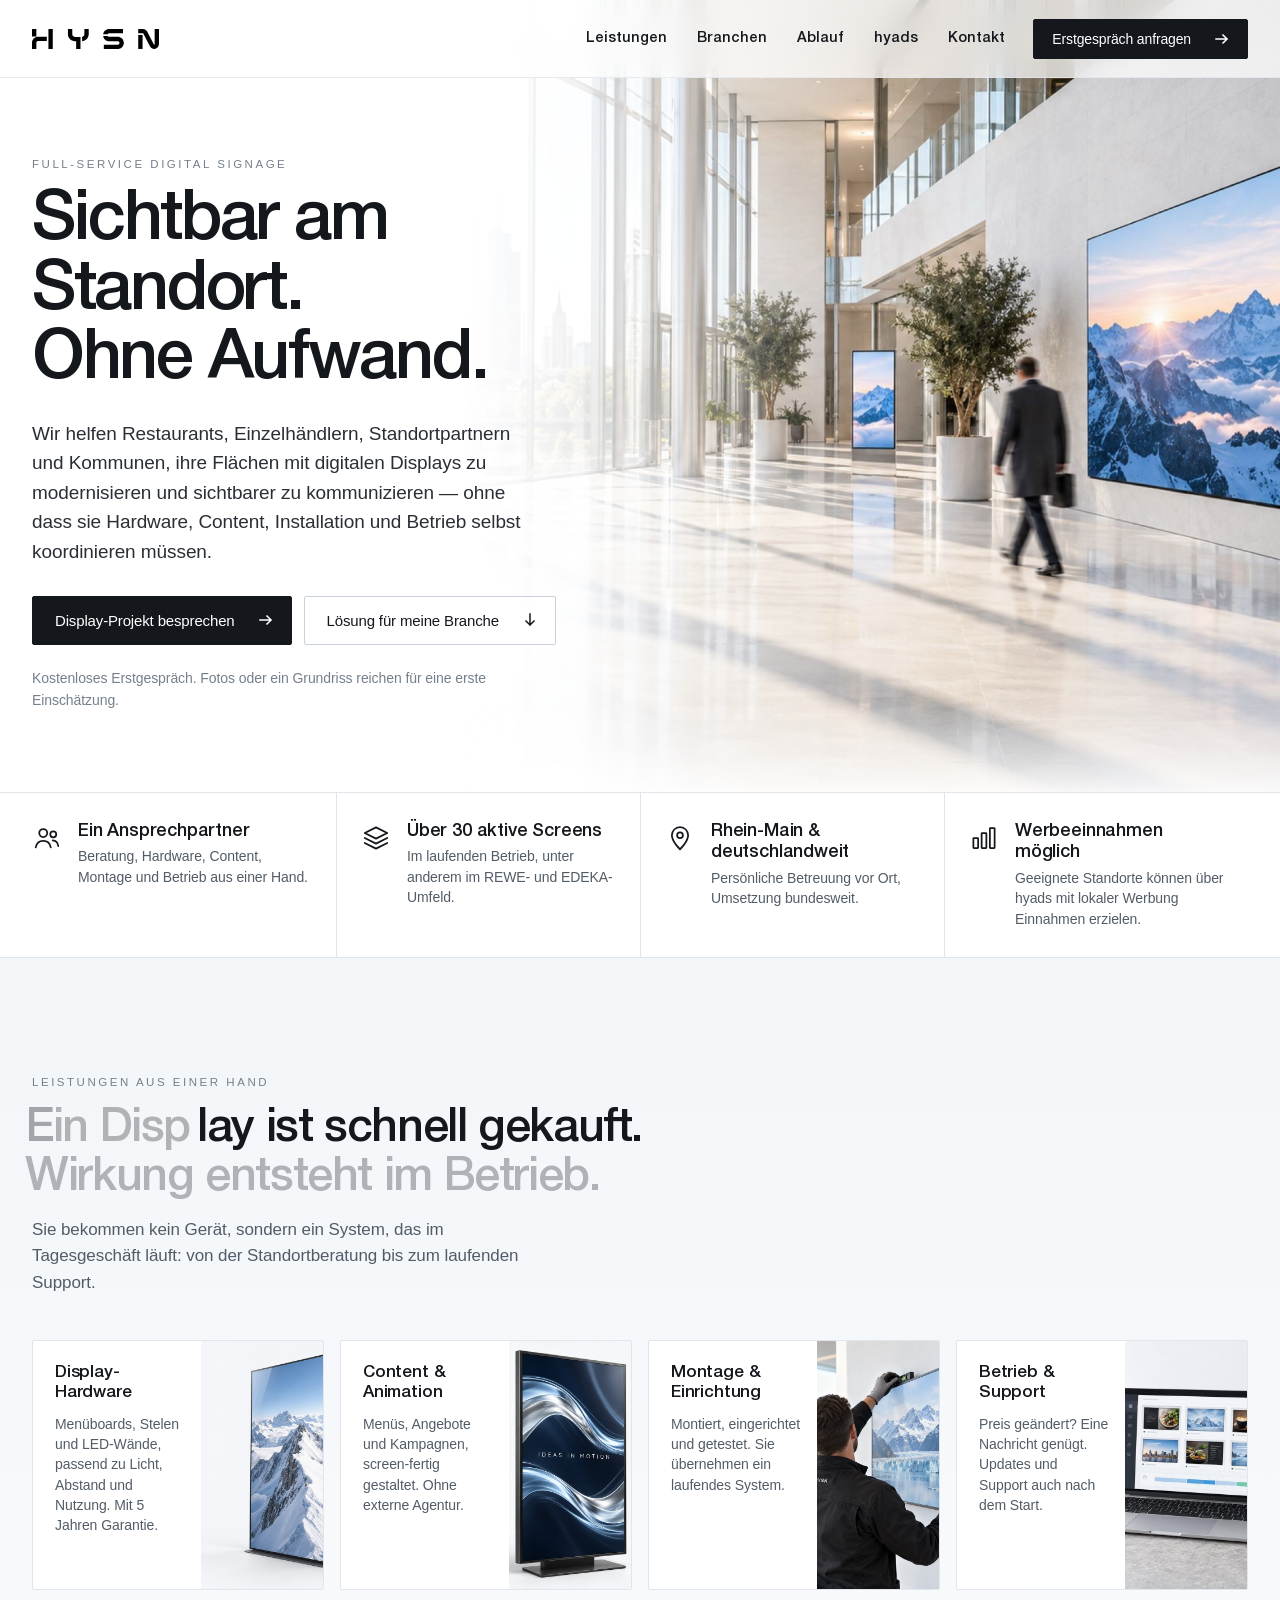
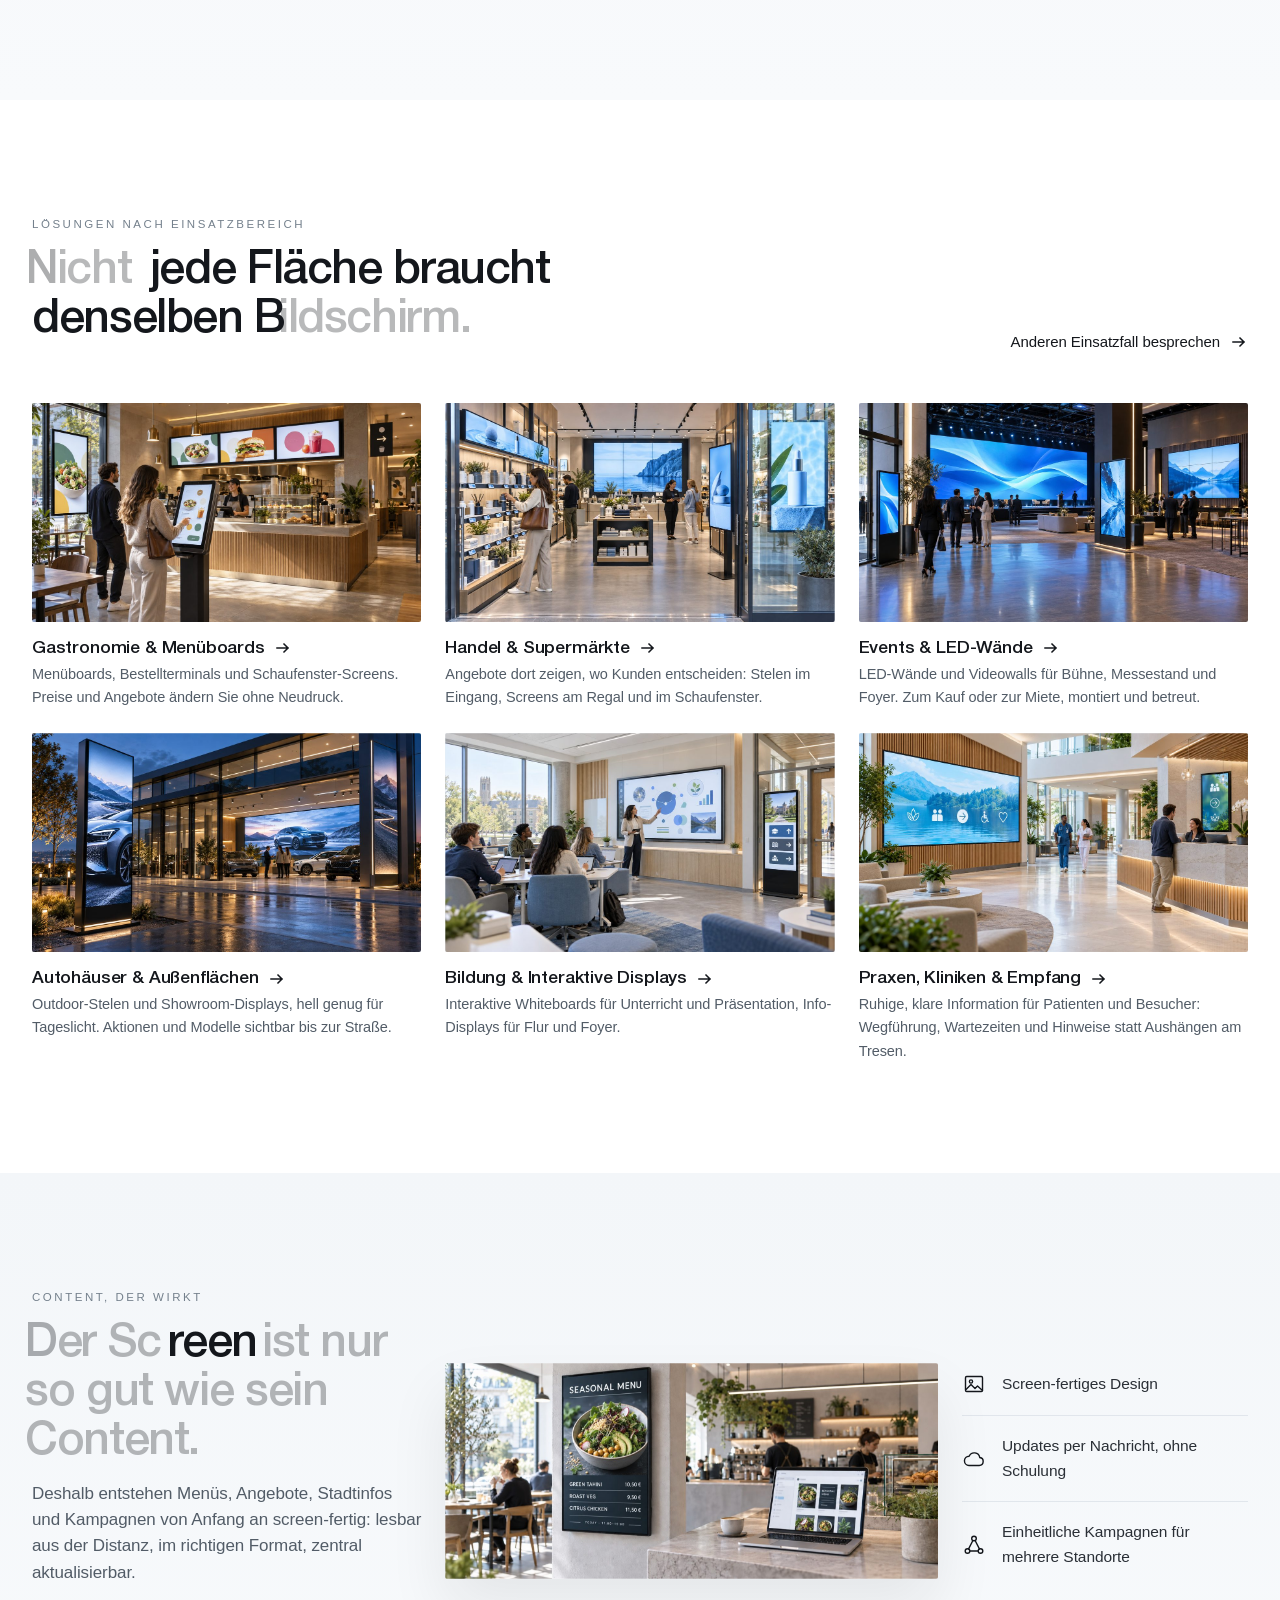
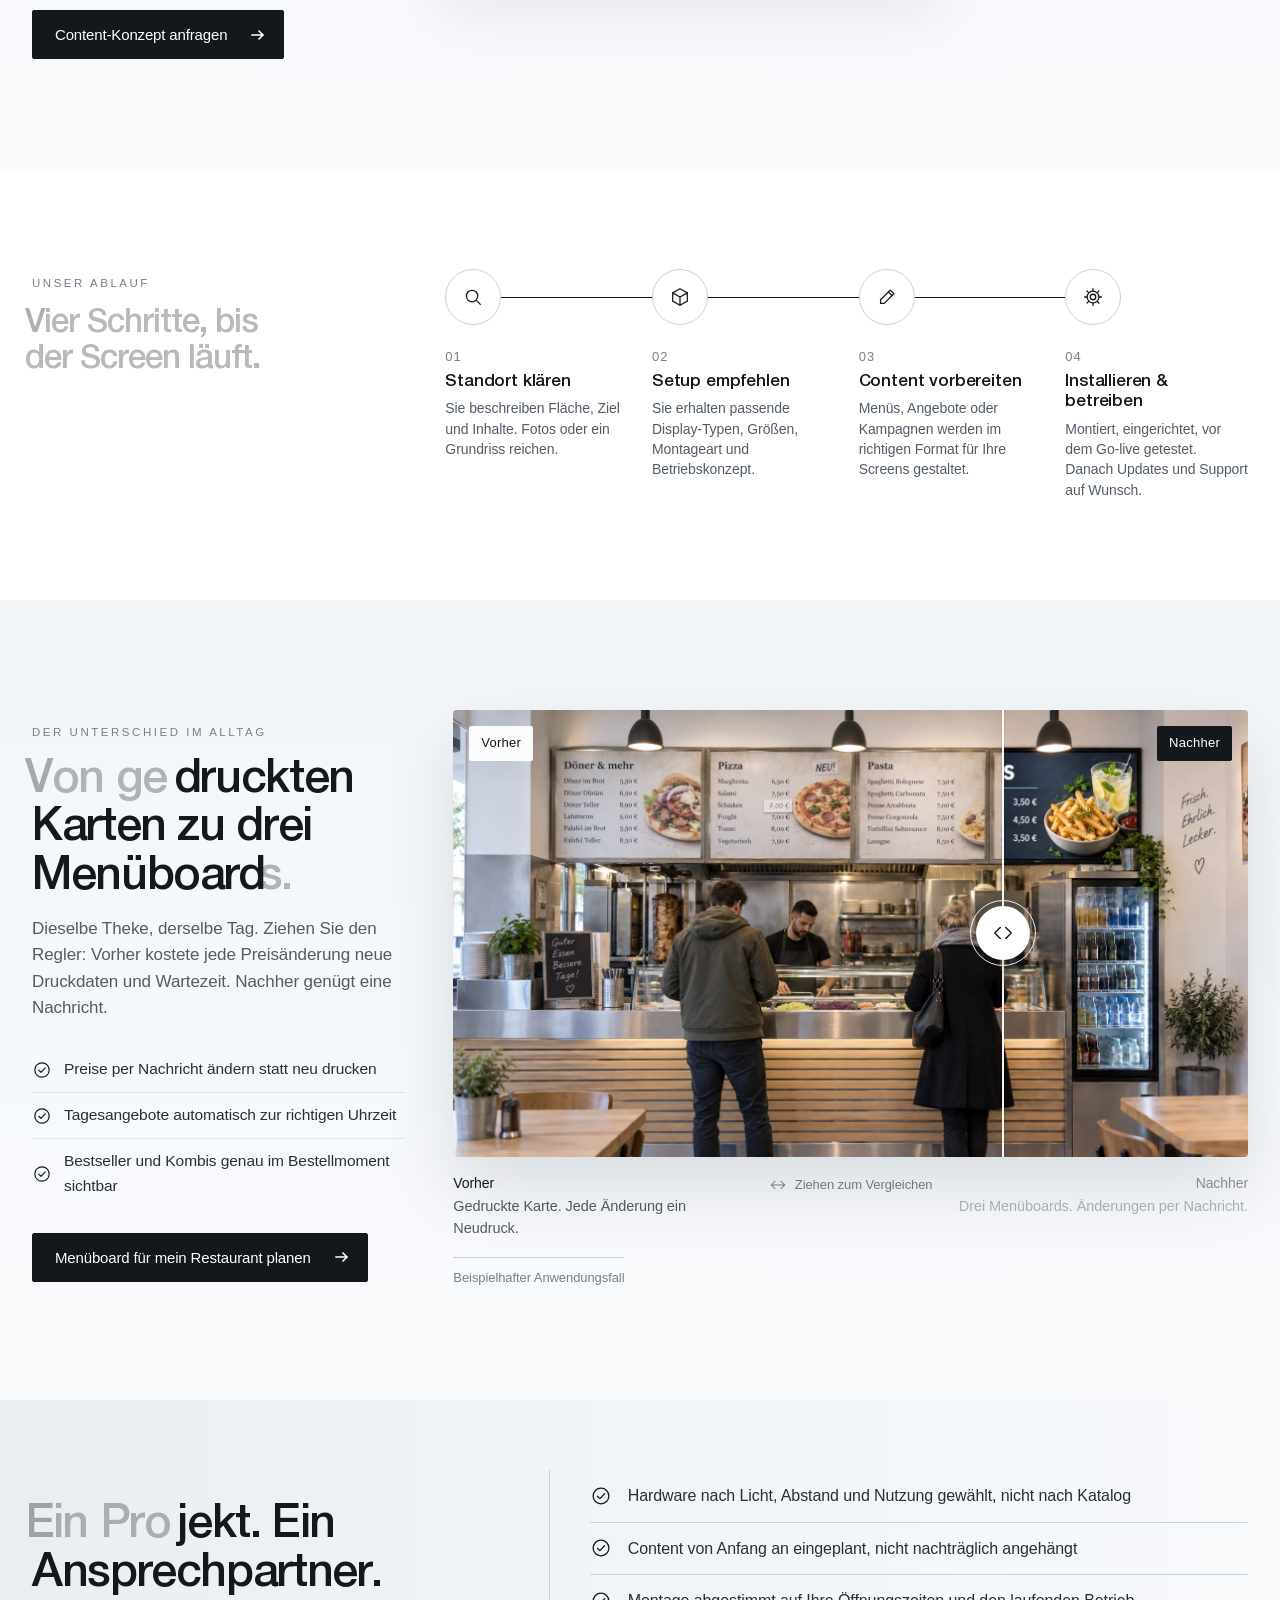
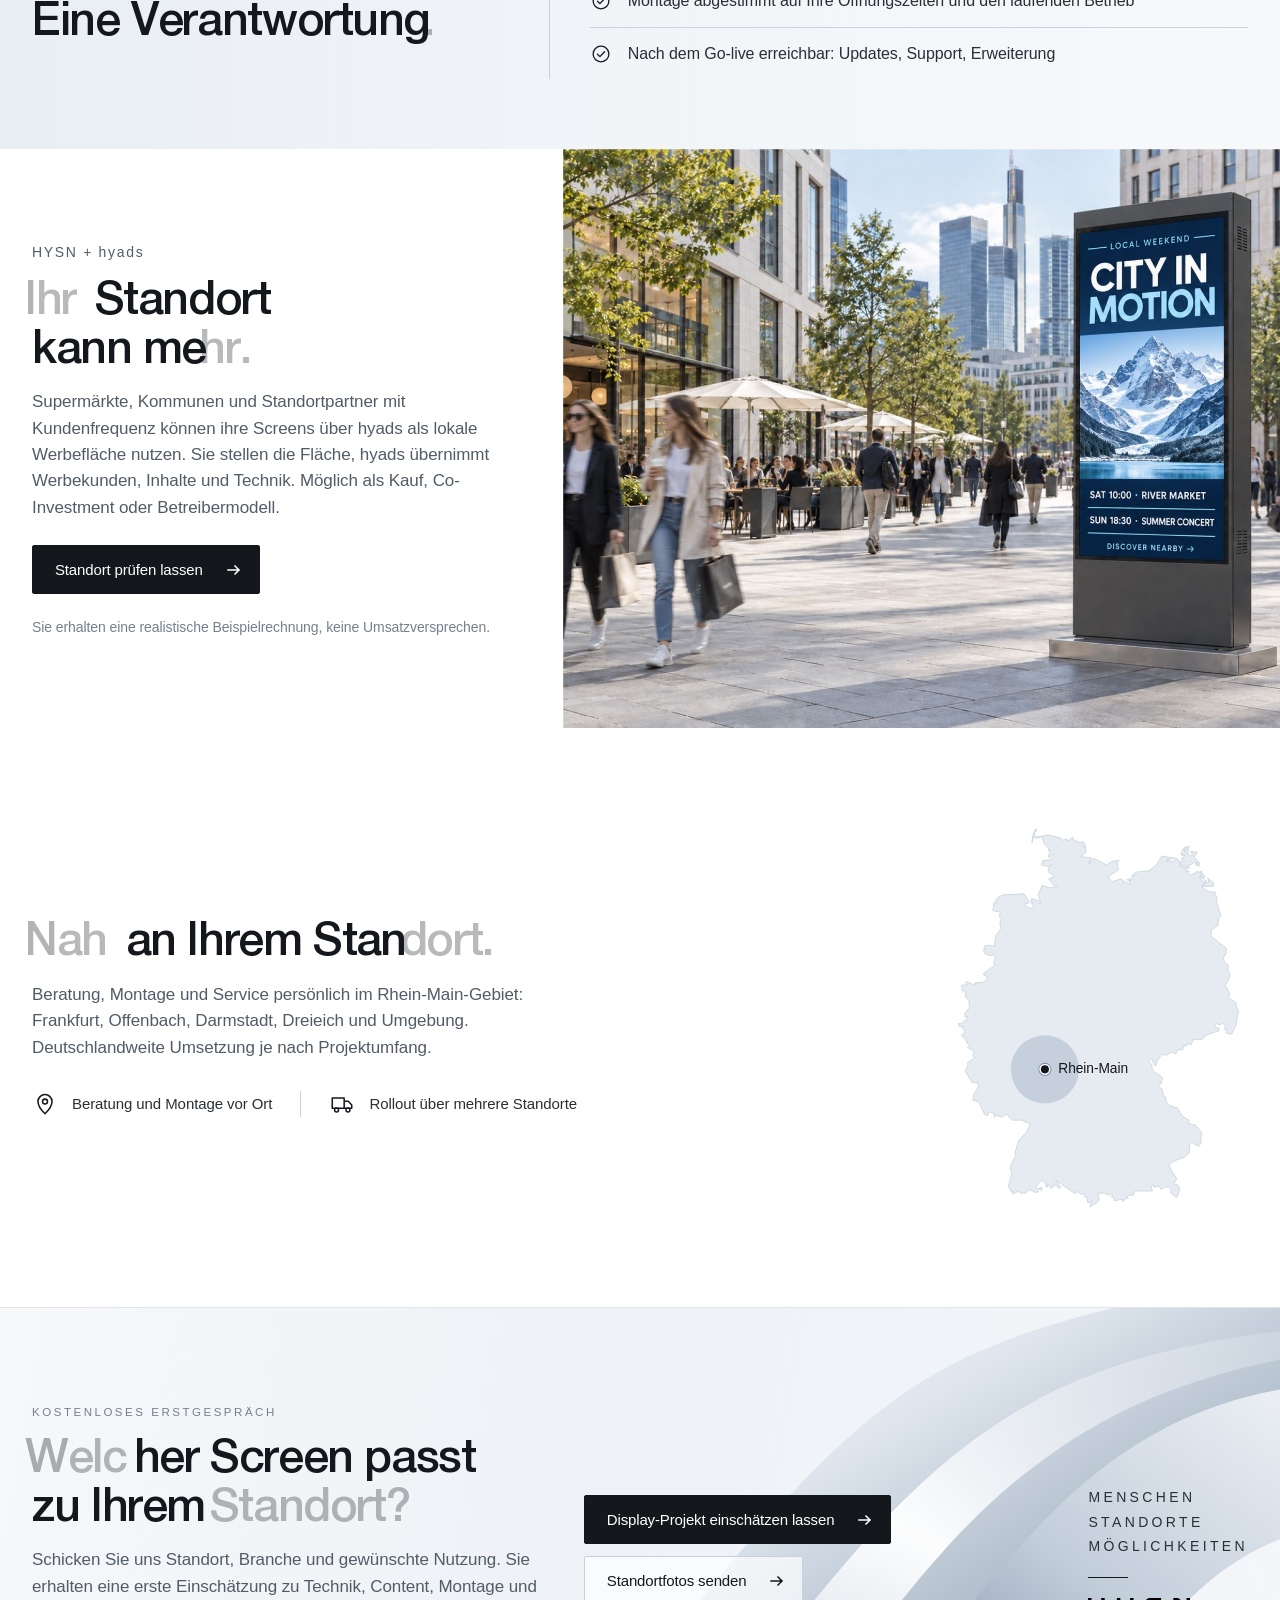
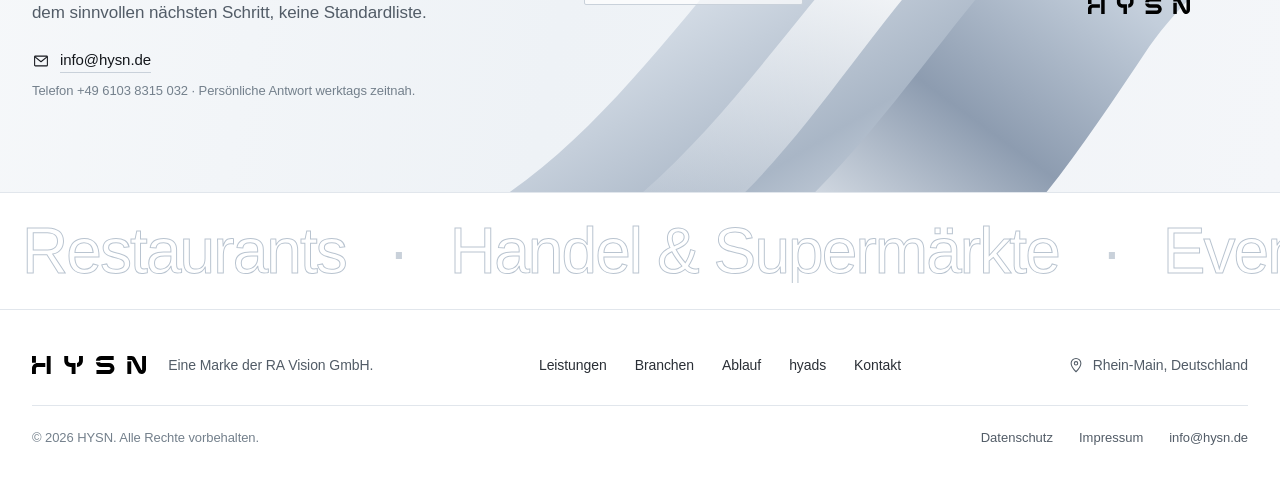
==== commit 072dc6ac: "Rewrite homepage copy in German Content-only pass, no layout changes. Hero, trust strip, solution ca" ====
--- a/index.html
+++ b/index.html
@@ -5,9 +5,9 @@
     <meta http-equiv="x-ua-compatible" content="ie=edge">
     <meta name="viewport" content="width=device-width, initial-scale=1, shrink-to-fit=no">
     <title>HYSN | Digital Signage für Gastronomie, Handel, Events und Kommunen</title>
-    <meta name="description" content="HYSN plant, installiert und betreut Display-Systeme für Ihr Unternehmen, mit Content, Montage und Support aus einer Hand. Persönliche Betreuung im Rhein-Main-Gebiet, Lieferung deutschlandweit.">
-    <meta property="og:title" content="HYSN | Screens für hellere Räume">
-    <meta property="og:description" content="Full-Service Digital Signage: Hardware, Content, Montage und Support aus einer Hand.">
+    <meta name="description" content="Digitale Menüboards, Werbestelen und LED-Wände für Gastronomie, Handel, Events und Kommunen. Beratung, Hardware, Content, Montage und Betrieb aus einer Hand.">
+    <meta property="og:title" content="HYSN | Sichtbar am Standort. Ohne Technik-Aufwand.">
+    <meta property="og:description" content="Digital Signage für Gastronomie, Handel, Events und Kommunen. Beratung, Hardware, Content, Montage und Betrieb aus einer Hand.">
     <meta property="og:type" content="website">
     <meta property="og:locale" content="de_DE">
     <meta property="og:image" content="https://hysn.de/assets/img/og-share.jpg">
@@ -70,7 +70,7 @@
                             </nav>
                         </div>
                         <div class="hy-header-cta d-none d-md-block">
-                            <a class="thm-btn hy-btn hy-btn--dark arrow_hover_effect hy-btn--sm" href="#kontakt"><span class="btn_label" data-text="Projekt anfragen">Projekt anfragen</span><span class="xb-icon"><span class="xb-arrow"><svg width="16" height="16" viewBox="0 0 16 16" fill="none" aria-hidden="true"><path d="M2 8h11M9 4l4 4-4 4" stroke="currentColor" stroke-width="1.5" stroke-linecap="square"/></svg><svg width="16" height="16" viewBox="0 0 16 16" fill="none" aria-hidden="true"><path d="M2 8h11M9 4l4 4-4 4" stroke="currentColor" stroke-width="1.5" stroke-linecap="square"/></svg></span></span></a>
+                            <a class="thm-btn hy-btn hy-btn--dark arrow_hover_effect hy-btn--sm" href="#kontakt"><span class="btn_label" data-text="Erstgespräch anfragen">Erstgespräch anfragen</span><span class="xb-icon"><span class="xb-arrow"><svg width="16" height="16" viewBox="0 0 16 16" fill="none" aria-hidden="true"><path d="M2 8h11M9 4l4 4-4 4" stroke="currentColor" stroke-width="1.5" stroke-linecap="square"/></svg><svg width="16" height="16" viewBox="0 0 16 16" fill="none" aria-hidden="true"><path d="M2 8h11M9 4l4 4-4 4" stroke="currentColor" stroke-width="1.5" stroke-linecap="square"/></svg></span></span></a>
                         </div>
                         <div class="header-bar-mobile side-menu d-lg-none">
                             <a class="xb-nav-mobile" href="javascript:void(0);" aria-label="Menü öffnen">
@@ -94,7 +94,7 @@
 <li class="menu-item"><a href="#kontakt"><span>Kontakt</span></a></li>
                             </ul>
                         </nav>
-                        <div class="hy-mobile-cta"><a class="thm-btn hy-btn hy-btn--dark arrow_hover_effect " href="#kontakt"><span class="btn_label" data-text="Projekt anfragen">Projekt anfragen</span><span class="xb-icon"><span class="xb-arrow"><svg width="16" height="16" viewBox="0 0 16 16" fill="none" aria-hidden="true"><path d="M2 8h11M9 4l4 4-4 4" stroke="currentColor" stroke-width="1.5" stroke-linecap="square"/></svg><svg width="16" height="16" viewBox="0 0 16 16" fill="none" aria-hidden="true"><path d="M2 8h11M9 4l4 4-4 4" stroke="currentColor" stroke-width="1.5" stroke-linecap="square"/></svg></span></span></a></div>
+                        <div class="hy-mobile-cta"><a class="thm-btn hy-btn hy-btn--dark arrow_hover_effect " href="#kontakt"><span class="btn_label" data-text="Erstgespräch anfragen">Erstgespräch anfragen</span><span class="xb-icon"><span class="xb-arrow"><svg width="16" height="16" viewBox="0 0 16 16" fill="none" aria-hidden="true"><path d="M2 8h11M9 4l4 4-4 4" stroke="currentColor" stroke-width="1.5" stroke-linecap="square"/></svg><svg width="16" height="16" viewBox="0 0 16 16" fill="none" aria-hidden="true"><path d="M2 8h11M9 4l4 4-4 4" stroke="currentColor" stroke-width="1.5" stroke-linecap="square"/></svg></span></span></a></div>
                     </div>
                 </div>
                 <div class="xb-header-menu-backdrop"></div>
@@ -112,13 +112,13 @@
             <div class="hy-container">
                 <div class="hy-hero-content">
                     <span class="hy-eyebrow wow fadeInUp" data-wow-duration="600ms">Full-Service Digital Signage</span>
-                    <h1 class="hy-hero-title wow fadeInUp" data-wow-delay="100ms" data-wow-duration="700ms">Screens für<br>hellere Räume.</h1>
-                    <p class="hy-lead wow fadeInUp" data-wow-delay="200ms" data-wow-duration="700ms">Wir planen, installieren und betreuen Display-Systeme für Ihr Unternehmen, mit Content, Montage und Support aus einer Hand.</p>
+                    <h1 class="hy-hero-title wow fadeInUp" data-wow-delay="100ms" data-wow-duration="700ms">Sichtbar am<br>Standort.<br>Ohne Aufwand.</h1>
+                    <p class="hy-lead wow fadeInUp" data-wow-delay="200ms" data-wow-duration="700ms">Wir helfen Restaurants, Einzelhändlern, Standortpartnern und Kommunen, ihre Flächen mit digitalen Displays zu modernisieren und sichtbarer zu kommunizieren — ohne dass sie Hardware, Content, Installation und Betrieb selbst koordinieren müssen.</p>
                     <div class="hy-btn-row wow fadeInUp" data-wow-delay="300ms" data-wow-duration="700ms">
-                        <a class="thm-btn hy-btn hy-btn--dark arrow_hover_effect " href="#kontakt"><span class="btn_label" data-text="Projekt besprechen">Projekt besprechen</span><span class="xb-icon"><span class="xb-arrow"><svg width="16" height="16" viewBox="0 0 16 16" fill="none" aria-hidden="true"><path d="M2 8h11M9 4l4 4-4 4" stroke="currentColor" stroke-width="1.5" stroke-linecap="square"/></svg><svg width="16" height="16" viewBox="0 0 16 16" fill="none" aria-hidden="true"><path d="M2 8h11M9 4l4 4-4 4" stroke="currentColor" stroke-width="1.5" stroke-linecap="square"/></svg></span></span></a>
-                        <a class="thm-btn hy-btn hy-btn--ghost arrow_hover_effect " href="#branchen"><span class="btn_label" data-text="Branche finden">Branche finden</span><span class="xb-icon"><span class="xb-arrow"><svg width="16" height="16" viewBox="0 0 16 16" fill="none" aria-hidden="true"><path d="M8 2v11M4 9l4 4 4-4" stroke="currentColor" stroke-width="1.5" stroke-linecap="square"/></svg><svg width="16" height="16" viewBox="0 0 16 16" fill="none" aria-hidden="true"><path d="M8 2v11M4 9l4 4 4-4" stroke="currentColor" stroke-width="1.5" stroke-linecap="square"/></svg></span></span></a>
-                    </div>
-                    <p class="hy-assure wow fadeInUp" data-wow-delay="400ms" data-wow-duration="700ms">Vom ersten Standort bis zum koordinierten Rollout.</p>
+                        <a class="thm-btn hy-btn hy-btn--dark arrow_hover_effect " href="#kontakt"><span class="btn_label" data-text="Display-Projekt besprechen">Display-Projekt besprechen</span><span class="xb-icon"><span class="xb-arrow"><svg width="16" height="16" viewBox="0 0 16 16" fill="none" aria-hidden="true"><path d="M2 8h11M9 4l4 4-4 4" stroke="currentColor" stroke-width="1.5" stroke-linecap="square"/></svg><svg width="16" height="16" viewBox="0 0 16 16" fill="none" aria-hidden="true"><path d="M2 8h11M9 4l4 4-4 4" stroke="currentColor" stroke-width="1.5" stroke-linecap="square"/></svg></span></span></a>
+                        <a class="thm-btn hy-btn hy-btn--ghost arrow_hover_effect " href="#branchen"><span class="btn_label" data-text="Lösung für meine Branche">Lösung für meine Branche</span><span class="xb-icon"><span class="xb-arrow"><svg width="16" height="16" viewBox="0 0 16 16" fill="none" aria-hidden="true"><path d="M8 2v11M4 9l4 4 4-4" stroke="currentColor" stroke-width="1.5" stroke-linecap="square"/></svg><svg width="16" height="16" viewBox="0 0 16 16" fill="none" aria-hidden="true"><path d="M8 2v11M4 9l4 4 4-4" stroke="currentColor" stroke-width="1.5" stroke-linecap="square"/></svg></span></span></a>
+                    </div>
+                    <p class="hy-assure wow fadeInUp" data-wow-delay="400ms" data-wow-duration="700ms">Kostenloses Erstgespräch. Fotos oder ein Grundriss reichen für eine erste Einschätzung.</p>
                 </div>
             </div>
         </section>
@@ -130,22 +130,22 @@
 
 <div class="hy-strip-item wow fadeInUp" data-wow-delay="0ms" data-wow-duration="600ms">
   <svg class="hy-ico" width="30" height="30" viewBox="0 0 24 24" fill="none" stroke="currentColor" stroke-width="1.4" stroke-linecap="round" stroke-linejoin="round" aria-hidden="true"><circle cx="9" cy="8" r="3.2"/><path d="M3 19.5c.6-3.4 3-5.3 6-5.3s5.4 1.9 6 5.3"/><circle cx="17" cy="9" r="2.4"/><path d="M16.6 13.9c2.4.1 4 1.7 4.4 4.6"/></svg>
-  <div><h3>Ein Partner</h3><p>Hardware, Content, Montage und Support.</p></div>
+  <div><h3>Ein Ansprechpartner</h3><p>Beratung, Hardware, Content, Montage und Betrieb aus einer Hand.</p></div>
 </div>
 
 <div class="hy-strip-item wow fadeInUp" data-wow-delay="100ms" data-wow-duration="600ms">
   <svg class="hy-ico" width="30" height="30" viewBox="0 0 24 24" fill="none" stroke="currentColor" stroke-width="1.4" stroke-linecap="round" stroke-linejoin="round" aria-hidden="true"><path d="M12 3.5 21 8l-9 4.5L3 8z"/><path d="m3 12 9 4.5 9-4.5"/><path d="m3 16 9 4.5 9-4.5"/></svg>
-  <div><h3>Sechs Branchen</h3><p>Lösungen, die zu Ihrer Umgebung passen.</p></div>
+  <div><h3>Über 30 aktive Screens</h3><p>Im laufenden Betrieb, unter anderem im REWE- und EDEKA-Umfeld.</p></div>
 </div>
 
 <div class="hy-strip-item wow fadeInUp" data-wow-delay="200ms" data-wow-duration="600ms">
   <svg class="hy-ico" width="30" height="30" viewBox="0 0 24 24" fill="none" stroke="currentColor" stroke-width="1.4" stroke-linecap="round" stroke-linejoin="round" aria-hidden="true"><path d="M12 21s-6.5-6.1-6.5-11.2a6.5 6.5 0 0 1 13 0C18.5 14.9 12 21 12 21z"/><circle cx="12" cy="9.8" r="2.3"/></svg>
-  <div><h3>Rhein-Main</h3><p>Persönliche Projektbetreuung. Lieferung deutschlandweit.</p></div>
+  <div><h3>Rhein-Main &amp; deutschlandweit</h3><p>Persönliche Betreuung vor Ort, Umsetzung bundesweit.</p></div>
 </div>
 
 <div class="hy-strip-item wow fadeInUp" data-wow-delay="300ms" data-wow-duration="600ms">
   <svg class="hy-ico" width="30" height="30" viewBox="0 0 24 24" fill="none" stroke="currentColor" stroke-width="1.4" stroke-linecap="round" stroke-linejoin="round" aria-hidden="true"><rect x="3.5" y="12" width="3.8" height="8" rx=".4"/><rect x="10.1" y="8" width="3.8" height="12" rx=".4"/><rect x="16.7" y="4" width="3.8" height="16" rx=".4"/></svg>
-  <div><h3>HYSN + hyads</h3><p>Display-Lösungen und digitale Werbung.</p></div>
+  <div><h3>Werbeeinnahmen möglich</h3><p>Geeignete Standorte können über hyads mit lokaler Werbung Einnahmen erzielen.</p></div>
 </div>
                 </div>
             </div>
@@ -155,9 +155,9 @@
         <section class="hy-section hy-band" id="leistungen">
             <div class="hy-container">
                 <div class="hy-head">
-                    <span class="hy-eyebrow">Unser Ökosystem</span>
-                    <h2 class="hy-h2 xb-text-reveal">Mehr als Displays.</h2>
-                    <p class="hy-sub">Ein komplettes System, gemacht für den Alltag.</p>
+                    <span class="hy-eyebrow">Leistungen aus einer Hand</span>
+                    <h2 class="hy-h2 xb-text-reveal">Ein Display ist schnell gekauft.<br>Wirkung entsteht im Betrieb.</h2>
+                    <p class="hy-sub">Sie bekommen kein Gerät, sondern ein System, das im Tagesgeschäft läuft: von der Standortberatung bis zum laufenden Support.</p>
                 </div>
                 <div class="row g-3">
 
@@ -165,7 +165,7 @@
   <div class="hy-eco-card wow fadeInUp" data-wow-delay="0ms" data-wow-duration="700ms">
     <div class="hy-eco-text">
       <h3>Display-Hardware</h3>
-      <p>Das richtige Format für Ihren Standort.</p>
+      <p>Menüboards, Stelen und LED-Wände, passend zu Licht, Abstand und Nutzung. Mit 5 Jahren Garantie.</p>
     </div>
     <div class="hy-eco-img"><img src="assets/img/eco-hardware.jpg" alt="" loading="lazy"></div>
   </div>
@@ -175,7 +175,7 @@
   <div class="hy-eco-card wow fadeInUp" data-wow-delay="120ms" data-wow-duration="700ms">
     <div class="hy-eco-text">
       <h3>Content &amp; Animation</h3>
-      <p>Klare Botschaften, gemacht für Screens.</p>
+      <p>Menüs, Angebote und Kampagnen, screen-fertig gestaltet. Ohne externe Agentur.</p>
     </div>
     <div class="hy-eco-img"><img src="assets/img/eco-content.jpg" alt="" loading="lazy"></div>
   </div>
@@ -184,8 +184,8 @@
 <div class="col-lg-3 col-sm-6">
   <div class="hy-eco-card wow fadeInUp" data-wow-delay="240ms" data-wow-duration="700ms">
     <div class="hy-eco-text">
-      <h3>Installation &amp; Setup</h3>
-      <p>Installiert, eingerichtet und startklar.</p>
+      <h3>Montage &amp; Einrichtung</h3>
+      <p>Montiert, eingerichtet und getestet. Sie übernehmen ein laufendes System.</p>
     </div>
     <div class="hy-eco-img"><img src="assets/img/eco-install.jpg" alt="" loading="lazy"></div>
   </div>
@@ -195,7 +195,7 @@
   <div class="hy-eco-card wow fadeInUp" data-wow-delay="360ms" data-wow-duration="700ms">
     <div class="hy-eco-text">
       <h3>Betrieb &amp; Support</h3>
-      <p>Updates und Support über den Start hinaus.</p>
+      <p>Preis geändert? Eine Nachricht genügt. Updates und Support auch nach dem Start.</p>
     </div>
     <div class="hy-eco-img"><img src="assets/img/eco-support.jpg" alt="" loading="lazy"></div>
   </div>
@@ -209,58 +209,58 @@
             <div class="hy-container">
                 <div class="hy-head hy-head--split">
                     <div>
-                        <span class="hy-eyebrow">SOLUTIONS FOR EVERY ENVIRONMENT</span>
-                        <h2 class="hy-h2 xb-text-reveal">Digital displays built<br>for every space.</h2>
-                    </div>
-                    <a class="hy-link arrow_hover_effect" href="#kontakt"><span>Explore all solutions</span><span class="xb-arrow"><svg width="16" height="16" viewBox="0 0 16 16" fill="none" aria-hidden="true"><path d="M2 8h11M9 4l4 4-4 4" stroke="currentColor" stroke-width="1.5" stroke-linecap="square"/></svg><svg width="16" height="16" viewBox="0 0 16 16" fill="none" aria-hidden="true"><path d="M2 8h11M9 4l4 4-4 4" stroke="currentColor" stroke-width="1.5" stroke-linecap="square"/></svg></span></a>
+                        <span class="hy-eyebrow">Lösungen nach Einsatzbereich</span>
+                        <h2 class="hy-h2 xb-text-reveal">Nicht jede Fläche braucht<br>denselben Bildschirm.</h2>
+                    </div>
+                    <a class="hy-link arrow_hover_effect" href="#kontakt"><span>Anderen Einsatzfall besprechen</span><span class="xb-arrow"><svg width="16" height="16" viewBox="0 0 16 16" fill="none" aria-hidden="true"><path d="M2 8h11M9 4l4 4-4 4" stroke="currentColor" stroke-width="1.5" stroke-linecap="square"/></svg><svg width="16" height="16" viewBox="0 0 16 16" fill="none" aria-hidden="true"><path d="M2 8h11M9 4l4 4-4 4" stroke="currentColor" stroke-width="1.5" stroke-linecap="square"/></svg></span></a>
                 </div>
                 <div class="row g-4 hy-solutions">
 
 <div class="col-lg-4 col-md-6">
   <a href="#kontakt" class="hy-ind-card wow fadeInUp" data-wow-delay="0ms" data-wow-duration="700ms">
-    <div class="hy-ind-img hy-reveal"><img src="assets/img/sol-restaurant.jpg" alt="Fast-casual restaurant with three digital menu boards above the counter, a portrait window display and a customer using a self-service ordering kiosk" loading="lazy"></div>
-    <h3>Restaurant Signage &amp; Ordering <span class="xb-arrow"><svg width="16" height="16" viewBox="0 0 16 16" fill="none" aria-hidden="true"><path d="M2 8h11M9 4l4 4-4 4" stroke="currentColor" stroke-width="1.5" stroke-linecap="square"/></svg><svg width="16" height="16" viewBox="0 0 16 16" fill="none" aria-hidden="true"><path d="M2 8h11M9 4l4 4-4 4" stroke="currentColor" stroke-width="1.5" stroke-linecap="square"/></svg></span></h3>
-    <p>Digital menus, self-service ordering and wayfinding that keep service moving.</p>
+    <div class="hy-ind-img hy-reveal"><img src="assets/img/sol-restaurant.jpg" alt="Restaurant mit drei digitalen Menüboards über der Theke, einem Hochformat-Display im Schaufenster und einem Gast am Bestellterminal" loading="lazy"></div>
+    <h3>Gastronomie &amp; Menüboards <span class="xb-arrow"><svg width="16" height="16" viewBox="0 0 16 16" fill="none" aria-hidden="true"><path d="M2 8h11M9 4l4 4-4 4" stroke="currentColor" stroke-width="1.5" stroke-linecap="square"/></svg><svg width="16" height="16" viewBox="0 0 16 16" fill="none" aria-hidden="true"><path d="M2 8h11M9 4l4 4-4 4" stroke="currentColor" stroke-width="1.5" stroke-linecap="square"/></svg></span></h3>
+    <p>Menüboards, Bestellterminals und Schaufenster-Screens. Preise und Angebote ändern Sie ohne Neudruck.</p>
   </a>
 </div>
 
 <div class="col-lg-4 col-md-6">
   <a href="#kontakt" class="hy-ind-card wow fadeInUp" data-wow-delay="120ms" data-wow-duration="700ms">
-    <div class="hy-ind-img hy-reveal"><img src="assets/img/sol-retail.jpg" alt="Modern retail shop with electronic shelf labels, a stretched display above the shelves, a video wall and portrait window displays" loading="lazy"></div>
-    <h3>Smart Retail Solutions <span class="xb-arrow"><svg width="16" height="16" viewBox="0 0 16 16" fill="none" aria-hidden="true"><path d="M2 8h11M9 4l4 4-4 4" stroke="currentColor" stroke-width="1.5" stroke-linecap="square"/></svg><svg width="16" height="16" viewBox="0 0 16 16" fill="none" aria-hidden="true"><path d="M2 8h11M9 4l4 4-4 4" stroke="currentColor" stroke-width="1.5" stroke-linecap="square"/></svg></span></h3>
-    <p>Connected shelf labels, video walls and window displays that turn browsing into action.</p>
+    <div class="hy-ind-img hy-reveal"><img src="assets/img/sol-retail.jpg" alt="Moderner Laden mit Displays am Regal, einer Videowall und Hochformat-Screens im Schaufenster" loading="lazy"></div>
+    <h3>Handel &amp; Supermärkte <span class="xb-arrow"><svg width="16" height="16" viewBox="0 0 16 16" fill="none" aria-hidden="true"><path d="M2 8h11M9 4l4 4-4 4" stroke="currentColor" stroke-width="1.5" stroke-linecap="square"/></svg><svg width="16" height="16" viewBox="0 0 16 16" fill="none" aria-hidden="true"><path d="M2 8h11M9 4l4 4-4 4" stroke="currentColor" stroke-width="1.5" stroke-linecap="square"/></svg></span></h3>
+    <p>Angebote dort zeigen, wo Kunden entscheiden: Stelen im Eingang, Screens am Regal und im Schaufenster.</p>
   </a>
 </div>
 
 <div class="col-lg-4 col-md-6">
   <a href="#kontakt" class="hy-ind-card wow fadeInUp" data-wow-delay="240ms" data-wow-duration="700ms">
-    <div class="hy-ind-img hy-reveal"><img src="assets/img/sol-led-lcd.jpg" alt="Corporate event venue with a large stage LED wall, free-standing display kiosks and a multi-panel video wall" loading="lazy"></div>
-    <h3>LED &amp; LCD Display Solutions <span class="xb-arrow"><svg width="16" height="16" viewBox="0 0 16 16" fill="none" aria-hidden="true"><path d="M2 8h11M9 4l4 4-4 4" stroke="currentColor" stroke-width="1.5" stroke-linecap="square"/></svg><svg width="16" height="16" viewBox="0 0 16 16" fill="none" aria-hidden="true"><path d="M2 8h11M9 4l4 4-4 4" stroke="currentColor" stroke-width="1.5" stroke-linecap="square"/></svg></span></h3>
-    <p>Seamless LED walls, kiosks and multi-panel displays for powerful visual experiences.</p>
+    <div class="hy-ind-img hy-reveal"><img src="assets/img/sol-led-lcd.jpg" alt="Veranstaltungssaal mit großer LED-Wand auf der Bühne, freistehenden Displays und einer Videowall" loading="lazy"></div>
+    <h3>Events &amp; LED-Wände <span class="xb-arrow"><svg width="16" height="16" viewBox="0 0 16 16" fill="none" aria-hidden="true"><path d="M2 8h11M9 4l4 4-4 4" stroke="currentColor" stroke-width="1.5" stroke-linecap="square"/></svg><svg width="16" height="16" viewBox="0 0 16 16" fill="none" aria-hidden="true"><path d="M2 8h11M9 4l4 4-4 4" stroke="currentColor" stroke-width="1.5" stroke-linecap="square"/></svg></span></h3>
+    <p>LED-Wände und Videowalls für Bühne, Messestand und Foyer. Zum Kauf oder zur Miete, montiert und betreut.</p>
   </a>
 </div>
 
 <div class="col-lg-4 col-md-6">
   <a href="#kontakt" class="hy-ind-card wow fadeInUp" data-wow-delay="0ms" data-wow-duration="700ms">
-    <div class="hy-ind-img hy-reveal"><img src="assets/img/sol-automotive.jpg" alt="Car dealership at blue hour with an outdoor LED totem at the entrance and a large showroom display behind the glass facade" loading="lazy"></div>
-    <h3>Automotive &amp; Outdoor Signage <span class="xb-arrow"><svg width="16" height="16" viewBox="0 0 16 16" fill="none" aria-hidden="true"><path d="M2 8h11M9 4l4 4-4 4" stroke="currentColor" stroke-width="1.5" stroke-linecap="square"/></svg><svg width="16" height="16" viewBox="0 0 16 16" fill="none" aria-hidden="true"><path d="M2 8h11M9 4l4 4-4 4" stroke="currentColor" stroke-width="1.5" stroke-linecap="square"/></svg></span></h3>
-    <p>Weather-ready outdoor signage and immersive showroom displays that command attention.</p>
+    <div class="hy-ind-img hy-reveal"><img src="assets/img/sol-automotive.jpg" alt="Autohaus in der Abenddämmerung mit Outdoor-LED-Stele am Eingang und großem Showroom-Display hinter der Glasfassade" loading="lazy"></div>
+    <h3>Autohäuser &amp; Außenflächen <span class="xb-arrow"><svg width="16" height="16" viewBox="0 0 16 16" fill="none" aria-hidden="true"><path d="M2 8h11M9 4l4 4-4 4" stroke="currentColor" stroke-width="1.5" stroke-linecap="square"/></svg><svg width="16" height="16" viewBox="0 0 16 16" fill="none" aria-hidden="true"><path d="M2 8h11M9 4l4 4-4 4" stroke="currentColor" stroke-width="1.5" stroke-linecap="square"/></svg></span></h3>
+    <p>Outdoor-Stelen und Showroom-Displays, hell genug für Tageslicht. Aktionen und Modelle sichtbar bis zur Straße.</p>
   </a>
 </div>
 
 <div class="col-lg-4 col-md-6">
   <a href="#kontakt" class="hy-ind-card wow fadeInUp" data-wow-delay="120ms" data-wow-duration="700ms">
-    <div class="hy-ind-img hy-reveal"><img src="assets/img/sol-education.jpg" alt="University classroom where a lecturer presents on an interactive whiteboard, with a floor-standing wayfinding display by the door" loading="lazy"></div>
-    <h3>Education &amp; Interactive Displays <span class="xb-arrow"><svg width="16" height="16" viewBox="0 0 16 16" fill="none" aria-hidden="true"><path d="M2 8h11M9 4l4 4-4 4" stroke="currentColor" stroke-width="1.5" stroke-linecap="square"/></svg><svg width="16" height="16" viewBox="0 0 16 16" fill="none" aria-hidden="true"><path d="M2 8h11M9 4l4 4-4 4" stroke="currentColor" stroke-width="1.5" stroke-linecap="square"/></svg></span></h3>
-    <p>Interactive whiteboards and campus signage that make learning clearer and more connected.</p>
+    <div class="hy-ind-img hy-reveal"><img src="assets/img/sol-education.jpg" alt="Seminarraum, in dem eine Dozentin am interaktiven Whiteboard präsentiert, mit einem Info-Display neben der Tür" loading="lazy"></div>
+    <h3>Bildung &amp; Interaktive Displays <span class="xb-arrow"><svg width="16" height="16" viewBox="0 0 16 16" fill="none" aria-hidden="true"><path d="M2 8h11M9 4l4 4-4 4" stroke="currentColor" stroke-width="1.5" stroke-linecap="square"/></svg><svg width="16" height="16" viewBox="0 0 16 16" fill="none" aria-hidden="true"><path d="M2 8h11M9 4l4 4-4 4" stroke="currentColor" stroke-width="1.5" stroke-linecap="square"/></svg></span></h3>
+    <p>Interaktive Whiteboards für Unterricht und Präsentation, Info-Displays für Flur und Foyer.</p>
   </a>
 </div>
 
 <div class="col-lg-4 col-md-6">
   <a href="#kontakt" class="hy-ind-card wow fadeInUp" data-wow-delay="240ms" data-wow-duration="700ms">
-    <div class="hy-ind-img hy-reveal"><img src="assets/img/sol-healthcare.jpg" alt="Bright healthcare lobby with an integrated LED wall showing a calm lake scene and a portrait display behind the reception desk" loading="lazy"></div>
-    <h3>Healthcare Display Solutions <span class="xb-arrow"><svg width="16" height="16" viewBox="0 0 16 16" fill="none" aria-hidden="true"><path d="M2 8h11M9 4l4 4-4 4" stroke="currentColor" stroke-width="1.5" stroke-linecap="square"/></svg><svg width="16" height="16" viewBox="0 0 16 16" fill="none" aria-hidden="true"><path d="M2 8h11M9 4l4 4-4 4" stroke="currentColor" stroke-width="1.5" stroke-linecap="square"/></svg></span></h3>
-    <p>Calm, clear digital communication that guides and reassures patients, visitors and staff.</p>
+    <div class="hy-ind-img hy-reveal"><img src="assets/img/sol-healthcare.jpg" alt="Heller Empfangsbereich einer Praxis mit integrierter LED-Wand und einem Hochformat-Display hinter dem Tresen" loading="lazy"></div>
+    <h3>Praxen, Kliniken &amp; Empfang <span class="xb-arrow"><svg width="16" height="16" viewBox="0 0 16 16" fill="none" aria-hidden="true"><path d="M2 8h11M9 4l4 4-4 4" stroke="currentColor" stroke-width="1.5" stroke-linecap="square"/></svg><svg width="16" height="16" viewBox="0 0 16 16" fill="none" aria-hidden="true"><path d="M2 8h11M9 4l4 4-4 4" stroke="currentColor" stroke-width="1.5" stroke-linecap="square"/></svg></span></h3>
+    <p>Ruhige, klare Information für Patienten und Besucher: Wegführung, Wartezeiten und Hinweise statt Aushängen am Tresen.</p>
   </a>
 </div>
                 </div>
@@ -273,9 +273,9 @@
                 <div class="row align-items-center g-4">
                     <div class="col-lg-4">
                         <span class="hy-eyebrow">Content, der wirkt</span>
-                        <h2 class="hy-h2 xb-text-reveal">Ein System.<br>Neue Möglichkeiten.</h2>
-                        <p class="hy-sub mb-4">Menüs, Aktionen, lokale Informationen und Markengeschichten, formatiert für Ihre Screens und jederzeit aktualisierbar.</p>
-                        <div class="wow fadeInUp" data-wow-duration="600ms"><a class="thm-btn hy-btn hy-btn--dark arrow_hover_effect " href="#kontakt"><span class="btn_label" data-text="Content anfragen">Content anfragen</span><span class="xb-icon"><span class="xb-arrow"><svg width="16" height="16" viewBox="0 0 16 16" fill="none" aria-hidden="true"><path d="M2 8h11M9 4l4 4-4 4" stroke="currentColor" stroke-width="1.5" stroke-linecap="square"/></svg><svg width="16" height="16" viewBox="0 0 16 16" fill="none" aria-hidden="true"><path d="M2 8h11M9 4l4 4-4 4" stroke="currentColor" stroke-width="1.5" stroke-linecap="square"/></svg></span></span></a></div>
+                        <h2 class="hy-h2 xb-text-reveal">Der Screen ist nur so gut wie sein Content.</h2>
+                        <p class="hy-sub mb-4">Deshalb entstehen Menüs, Angebote, Stadtinfos und Kampagnen von Anfang an screen-fertig: lesbar aus der Distanz, im richtigen Format, zentral aktualisierbar.</p>
+                        <div class="wow fadeInUp" data-wow-duration="600ms"><a class="thm-btn hy-btn hy-btn--dark arrow_hover_effect " href="#kontakt"><span class="btn_label" data-text="Content-Konzept anfragen">Content-Konzept anfragen</span><span class="xb-icon"><span class="xb-arrow"><svg width="16" height="16" viewBox="0 0 16 16" fill="none" aria-hidden="true"><path d="M2 8h11M9 4l4 4-4 4" stroke="currentColor" stroke-width="1.5" stroke-linecap="square"/></svg><svg width="16" height="16" viewBox="0 0 16 16" fill="none" aria-hidden="true"><path d="M2 8h11M9 4l4 4-4 4" stroke="currentColor" stroke-width="1.5" stroke-linecap="square"/></svg></span></span></a></div>
                     </div>
                     <div class="col-lg-5">
                         <div class="hy-content-img hy-reveal wow fadeIn" data-wow-duration="900ms">
@@ -285,7 +285,7 @@
                     <div class="col-lg-3">
                         <ul class="hy-feature-list">
                             <li class="wow fadeInUp" data-wow-delay="100ms" data-wow-duration="600ms"><svg class="hy-ico" width="24" height="24" viewBox="0 0 24 24" fill="none" stroke="currentColor" stroke-width="1.4" stroke-linecap="round" stroke-linejoin="round" aria-hidden="true"><rect x="3.5" y="4.5" width="17" height="15" rx="1.2"/><circle cx="9" cy="9.5" r="1.6"/><path d="m4 17.5 5-5 4 4 2.5-2.5 5 4.5"/></svg><span>Screen-fertiges Design</span></li>
-                            <li class="wow fadeInUp" data-wow-delay="220ms" data-wow-duration="600ms"><svg class="hy-ico" width="24" height="24" viewBox="0 0 24 24" fill="none" stroke="currentColor" stroke-width="1.4" stroke-linecap="round" stroke-linejoin="round" aria-hidden="true"><path d="M7 18.5h10.2a4 4 0 0 0 .6-7.95A5.6 5.6 0 0 0 7.1 9.3 4.6 4.6 0 0 0 7 18.5z"/></svg><span>Zentrale Content-Updates</span></li>
+                            <li class="wow fadeInUp" data-wow-delay="220ms" data-wow-duration="600ms"><svg class="hy-ico" width="24" height="24" viewBox="0 0 24 24" fill="none" stroke="currentColor" stroke-width="1.4" stroke-linecap="round" stroke-linejoin="round" aria-hidden="true"><path d="M7 18.5h10.2a4 4 0 0 0 .6-7.95A5.6 5.6 0 0 0 7.1 9.3 4.6 4.6 0 0 0 7 18.5z"/></svg><span>Updates per Nachricht, ohne Schulung</span></li>
                             <li class="wow fadeInUp" data-wow-delay="340ms" data-wow-duration="600ms"><svg class="hy-ico" width="24" height="24" viewBox="0 0 24 24" fill="none" stroke="currentColor" stroke-width="1.4" stroke-linecap="round" stroke-linejoin="round" aria-hidden="true"><circle cx="12" cy="5.5" r="2.3"/><circle cx="5.5" cy="18" r="2.3"/><circle cx="18.5" cy="18" r="2.3"/><path d="m10.9 7.5-4.3 8.4M13.1 7.5l4.3 8.4M7.8 18h8.4"/></svg><span>Einheitliche Kampagnen für mehrere Standorte</span></li>
                         </ul>
                     </div>
@@ -298,8 +298,8 @@
             <div class="hy-container">
                 <div class="row g-4 align-items-start">
                     <div class="col-lg-4">
-                        <span class="hy-eyebrow">Vom Plan zum Play</span>
-                        <h2 class="hy-h2 hy-h2--sm xb-text-reveal">Vier Schritte.<br>Ein funktionierendes System.</h2>
+                        <span class="hy-eyebrow">Unser Ablauf</span>
+                        <h2 class="hy-h2 hy-h2--sm xb-text-reveal">Vier Schritte, bis<br>der Screen läuft.</h2>
                     </div>
                     <div class="col-lg-8">
                         <div class="hy-steps">
@@ -308,29 +308,29 @@
 <div class="hy-step wow fadeInUp" data-wow-delay="200ms" data-wow-duration="600ms">
   <div class="hy-step-ico"><svg class="hy-ico" width="22" height="22" viewBox="0 0 24 24" fill="none" stroke="currentColor" stroke-width="1.4" stroke-linecap="round" stroke-linejoin="round" aria-hidden="true"><circle cx="11" cy="11" r="6.2"/><path d="m20 20-4.6-4.6"/></svg></div>
   <span class="hy-step-num">01</span>
-  <h3>Standort verstehen</h3>
-  <p>Ihre Fläche, Ziele und Content-Bedarf.</p>
+  <h3>Standort klären</h3>
+  <p>Sie beschreiben Fläche, Ziel und Inhalte. Fotos oder ein Grundriss reichen.</p>
 </div>
 
 <div class="hy-step wow fadeInUp" data-wow-delay="350ms" data-wow-duration="600ms">
   <div class="hy-step-ico"><svg class="hy-ico" width="22" height="22" viewBox="0 0 24 24" fill="none" stroke="currentColor" stroke-width="1.4" stroke-linecap="round" stroke-linejoin="round" aria-hidden="true"><path d="M12 3 20 7.5v9L12 21l-8-4.5v-9z"/><path d="m4 7.5 8 4.5 8-4.5M12 12v9"/></svg></div>
   <span class="hy-step-num">02</span>
   <h3>Setup empfehlen</h3>
-  <p>Displays, Format und Montage.</p>
+  <p>Sie erhalten passende Display-Typen, Größen, Montageart und Betriebskonzept.</p>
 </div>
 
 <div class="hy-step wow fadeInUp" data-wow-delay="500ms" data-wow-duration="600ms">
   <div class="hy-step-ico"><svg class="hy-ico" width="22" height="22" viewBox="0 0 24 24" fill="none" stroke="currentColor" stroke-width="1.4" stroke-linecap="round" stroke-linejoin="round" aria-hidden="true"><path d="m15.5 4.5 4 4L9 19H5v-4z"/><path d="m13.5 6.5 4 4"/></svg></div>
   <span class="hy-step-num">03</span>
   <h3>Content vorbereiten</h3>
-  <p>Menüs, Kampagnen und Screen-Layouts.</p>
+  <p>Menüs, Angebote oder Kampagnen werden im richtigen Format für Ihre Screens gestaltet.</p>
 </div>
 
 <div class="hy-step wow fadeInUp" data-wow-delay="650ms" data-wow-duration="600ms">
   <div class="hy-step-ico"><svg class="hy-ico" width="22" height="22" viewBox="0 0 24 24" fill="none" stroke="currentColor" stroke-width="1.4" stroke-linecap="round" stroke-linejoin="round" aria-hidden="true"><circle cx="12" cy="12" r="3"/><path d="M12 2.8v2.4M12 18.8v2.4M21.2 12h-2.4M5.2 12H2.8M18.5 5.5l-1.7 1.7M7.2 16.8l-1.7 1.7M18.5 18.5l-1.7-1.7M7.2 7.2 5.5 5.5"/><circle cx="12" cy="12" r="6.4"/></svg></div>
   <span class="hy-step-num">04</span>
   <h3>Installieren &amp; betreiben</h3>
-  <p>Eingerichtet, getestet und betreut.</p>
+  <p>Montiert, eingerichtet, vor dem Go-live getestet. Danach Updates und Support auf Wunsch.</p>
 </div>
                         </div>
                     </div>
@@ -344,14 +344,14 @@
                 <div class="row g-5 align-items-center">
                     <div class="col-lg-4">
                         <span class="hy-eyebrow">Der Unterschied im Alltag</span>
-                        <h2 class="hy-h2 xb-text-reveal">Von gedruckten Menüs zu lebendigen Displays.</h2>
-                        <p class="hy-sub">Dieselbe Theke, derselbe Tag. Ziehen Sie den Regler und sehen Sie, was sich ändert, wenn Menüs digital werden.</p>
+                        <h2 class="hy-h2 xb-text-reveal">Von gedruckten Karten zu drei Menüboards.</h2>
+                        <p class="hy-sub">Dieselbe Theke, derselbe Tag. Ziehen Sie den Regler: Vorher kostete jede Preisänderung neue Druckdaten und Wartezeit. Nachher genügt eine Nachricht.</p>
                         <ul class="hy-ba-points">
-                            <li class="wow fadeInUp" data-wow-delay="100ms" data-wow-duration="600ms"><svg class="hy-ico" width="20" height="20" viewBox="0 0 24 24" fill="none" stroke="currentColor" stroke-width="1.4" stroke-linecap="round" stroke-linejoin="round" aria-hidden="true"><circle cx="12" cy="12" r="8.6"/><path d="m8.2 12.3 2.6 2.6 5.1-5.4"/></svg><span>Preise in Sekunden ändern statt neu drucken</span></li>
+                            <li class="wow fadeInUp" data-wow-delay="100ms" data-wow-duration="600ms"><svg class="hy-ico" width="20" height="20" viewBox="0 0 24 24" fill="none" stroke="currentColor" stroke-width="1.4" stroke-linecap="round" stroke-linejoin="round" aria-hidden="true"><circle cx="12" cy="12" r="8.6"/><path d="m8.2 12.3 2.6 2.6 5.1-5.4"/></svg><span>Preise per Nachricht ändern statt neu drucken</span></li>
                             <li class="wow fadeInUp" data-wow-delay="200ms" data-wow-duration="600ms"><svg class="hy-ico" width="20" height="20" viewBox="0 0 24 24" fill="none" stroke="currentColor" stroke-width="1.4" stroke-linecap="round" stroke-linejoin="round" aria-hidden="true"><circle cx="12" cy="12" r="8.6"/><path d="m8.2 12.3 2.6 2.6 5.1-5.4"/></svg><span>Tagesangebote automatisch zur richtigen Uhrzeit</span></li>
-                            <li class="wow fadeInUp" data-wow-delay="300ms" data-wow-duration="600ms"><svg class="hy-ico" width="20" height="20" viewBox="0 0 24 24" fill="none" stroke="currentColor" stroke-width="1.4" stroke-linecap="round" stroke-linejoin="round" aria-hidden="true"><circle cx="12" cy="12" r="8.6"/><path d="m8.2 12.3 2.6 2.6 5.1-5.4"/></svg><span>Appetitliche Bilder, die verkaufen</span></li>
+                            <li class="wow fadeInUp" data-wow-delay="300ms" data-wow-duration="600ms"><svg class="hy-ico" width="20" height="20" viewBox="0 0 24 24" fill="none" stroke="currentColor" stroke-width="1.4" stroke-linecap="round" stroke-linejoin="round" aria-hidden="true"><circle cx="12" cy="12" r="8.6"/><path d="m8.2 12.3 2.6 2.6 5.1-5.4"/></svg><span>Bestseller und Kombis genau im Bestellmoment sichtbar</span></li>
                         </ul>
-                        <div class="mt-4 wow fadeInUp" data-wow-delay="350ms" data-wow-duration="600ms"><a class="thm-btn hy-btn hy-btn--dark arrow_hover_effect " href="#kontakt"><span class="btn_label" data-text="Projekt besprechen">Projekt besprechen</span><span class="xb-icon"><span class="xb-arrow"><svg width="16" height="16" viewBox="0 0 16 16" fill="none" aria-hidden="true"><path d="M2 8h11M9 4l4 4-4 4" stroke="currentColor" stroke-width="1.5" stroke-linecap="square"/></svg><svg width="16" height="16" viewBox="0 0 16 16" fill="none" aria-hidden="true"><path d="M2 8h11M9 4l4 4-4 4" stroke="currentColor" stroke-width="1.5" stroke-linecap="square"/></svg></span></span></a></div>
+                        <div class="mt-4 wow fadeInUp" data-wow-delay="350ms" data-wow-duration="600ms"><a class="thm-btn hy-btn hy-btn--dark arrow_hover_effect " href="#kontakt"><span class="btn_label" data-text="Menüboard für mein Restaurant planen">Menüboard für mein Restaurant planen</span><span class="xb-icon"><span class="xb-arrow"><svg width="16" height="16" viewBox="0 0 16 16" fill="none" aria-hidden="true"><path d="M2 8h11M9 4l4 4-4 4" stroke="currentColor" stroke-width="1.5" stroke-linecap="square"/></svg><svg width="16" height="16" viewBox="0 0 16 16" fill="none" aria-hidden="true"><path d="M2 8h11M9 4l4 4-4 4" stroke="currentColor" stroke-width="1.5" stroke-linecap="square"/></svg></span></span></a></div>
                     </div>
                     <div class="col-lg-8">
                         <div class="hy-compare wow fadeInUp" data-wow-duration="800ms" style="--pos:50%">
@@ -369,9 +369,9 @@
                             <input class="hy-compare-range" type="range" min="0" max="100" value="50" step="1" aria-label="Vorher-Nachher-Vergleich: Regler verschieben">
                         </div>
                         <div class="hy-compare-captions">
-                            <p class="hy-cap-before"><strong>Vorher</strong>Gedruckte Menüs. Manuelle Änderungen.</p>
+                            <p class="hy-cap-before"><strong>Vorher</strong>Gedruckte Karte. Jede Änderung ein Neudruck.</p>
                             <span class="hy-compare-hint"><svg class="hy-ico" width="18" height="18" viewBox="0 0 24 24" fill="none" stroke="currentColor" stroke-width="1.4" stroke-linecap="round" stroke-linejoin="round" aria-hidden="true"><path d="m8 7-5 5 5 5M16 7l5 5-5 5M3 12h18"/></svg>Ziehen zum Vergleichen</span>
-                            <p class="hy-cap-after"><strong>Nachher</strong>Drei digitale Menüs. Content jederzeit aktualisierbar.</p>
+                            <p class="hy-cap-after"><strong>Nachher</strong>Drei Menüboards. Änderungen per Nachricht.</p>
                         </div>
                         <span class="hy-tag">Beispielhafter Anwendungsfall</span>
                     </div>
@@ -384,14 +384,14 @@
             <div class="hy-container">
                 <div class="row g-4 align-items-center">
                     <div class="col-lg-5">
-                        <h2 class="hy-h2 xb-text-reveal">Alles verbunden.<br>Eine klare Verantwortung.</h2>
+                        <h2 class="hy-h2 xb-text-reveal">Ein Projekt. Ein Ansprechpartner.<br>Eine Verantwortung.</h2>
                     </div>
                     <div class="col-lg-7">
                         <ul class="hy-checks">
-<li class="wow fadeInUp" data-wow-delay="0ms" data-wow-duration="600ms"><svg class="hy-ico" width="22" height="22" viewBox="0 0 24 24" fill="none" stroke="currentColor" stroke-width="1.4" stroke-linecap="round" stroke-linejoin="round" aria-hidden="true"><circle cx="12" cy="12" r="8.6"/><path d="m8.2 12.3 2.6 2.6 5.1-5.4"/></svg><span>Hardware passend zur Fläche gewählt</span></li>
-<li class="wow fadeInUp" data-wow-delay="120ms" data-wow-duration="600ms"><svg class="hy-ico" width="22" height="22" viewBox="0 0 24 24" fill="none" stroke="currentColor" stroke-width="1.4" stroke-linecap="round" stroke-linejoin="round" aria-hidden="true"><circle cx="12" cy="12" r="8.6"/><path d="m8.2 12.3 2.6 2.6 5.1-5.4"/></svg><span>Content von Anfang an mitgedacht</span></li>
-<li class="wow fadeInUp" data-wow-delay="240ms" data-wow-duration="600ms"><svg class="hy-ico" width="22" height="22" viewBox="0 0 24 24" fill="none" stroke="currentColor" stroke-width="1.4" stroke-linecap="round" stroke-linejoin="round" aria-hidden="true"><circle cx="12" cy="12" r="8.6"/><path d="m8.2 12.3 2.6 2.6 5.1-5.4"/></svg><span>Montage abgestimmt auf den laufenden Betrieb</span></li>
-<li class="wow fadeInUp" data-wow-delay="360ms" data-wow-duration="600ms"><svg class="hy-ico" width="22" height="22" viewBox="0 0 24 24" fill="none" stroke="currentColor" stroke-width="1.4" stroke-linecap="round" stroke-linejoin="round" aria-hidden="true"><circle cx="12" cy="12" r="8.6"/><path d="m8.2 12.3 2.6 2.6 5.1-5.4"/></svg><span>Laufende Updates und Support verfügbar</span></li>
+<li class="wow fadeInUp" data-wow-delay="0ms" data-wow-duration="600ms"><svg class="hy-ico" width="22" height="22" viewBox="0 0 24 24" fill="none" stroke="currentColor" stroke-width="1.4" stroke-linecap="round" stroke-linejoin="round" aria-hidden="true"><circle cx="12" cy="12" r="8.6"/><path d="m8.2 12.3 2.6 2.6 5.1-5.4"/></svg><span>Hardware nach Licht, Abstand und Nutzung gewählt, nicht nach Katalog</span></li>
+<li class="wow fadeInUp" data-wow-delay="120ms" data-wow-duration="600ms"><svg class="hy-ico" width="22" height="22" viewBox="0 0 24 24" fill="none" stroke="currentColor" stroke-width="1.4" stroke-linecap="round" stroke-linejoin="round" aria-hidden="true"><circle cx="12" cy="12" r="8.6"/><path d="m8.2 12.3 2.6 2.6 5.1-5.4"/></svg><span>Content von Anfang an eingeplant, nicht nachträglich angehängt</span></li>
+<li class="wow fadeInUp" data-wow-delay="240ms" data-wow-duration="600ms"><svg class="hy-ico" width="22" height="22" viewBox="0 0 24 24" fill="none" stroke="currentColor" stroke-width="1.4" stroke-linecap="round" stroke-linejoin="round" aria-hidden="true"><circle cx="12" cy="12" r="8.6"/><path d="m8.2 12.3 2.6 2.6 5.1-5.4"/></svg><span>Montage abgestimmt auf Ihre Öffnungszeiten und den laufenden Betrieb</span></li>
+<li class="wow fadeInUp" data-wow-delay="360ms" data-wow-duration="600ms"><svg class="hy-ico" width="22" height="22" viewBox="0 0 24 24" fill="none" stroke="currentColor" stroke-width="1.4" stroke-linecap="round" stroke-linejoin="round" aria-hidden="true"><circle cx="12" cy="12" r="8.6"/><path d="m8.2 12.3 2.6 2.6 5.1-5.4"/></svg><span>Nach dem Go-live erreichbar: Updates, Support, Erweiterung</span></li>
                         </ul>
                     </div>
                 </div>
@@ -403,10 +403,10 @@
             <div class="hy-split-text">
                 <div class="hy-split-inner">
                     <span class="hy-eyebrow hy-eyebrow--brand">HYSN + hyads</span>
-                    <h2 class="hy-h2 xb-text-reveal">Ihr Standort kann<br>mehr.</h2>
-                    <p class="hy-sub">An geeigneten Standorten verbinden Screens Ihre Informationen mit lokaler Werbung und schaffen so eine mögliche neue Einnahmequelle.</p>
+                    <h2 class="hy-h2 xb-text-reveal">Ihr Standort<br>kann mehr.</h2>
+                    <p class="hy-sub">Supermärkte, Kommunen und Standortpartner mit Kundenfrequenz können ihre Screens über hyads als lokale Werbefläche nutzen. Sie stellen die Fläche, hyads übernimmt Werbekunden, Inhalte und Technik. Möglich als Kauf, Co-Investment oder Betreibermodell.</p>
                     <div class="mt-4 wow fadeInUp" data-wow-duration="600ms"><a class="thm-btn hy-btn hy-btn--dark arrow_hover_effect " href="#kontakt"><span class="btn_label" data-text="Standort prüfen lassen">Standort prüfen lassen</span><span class="xb-icon"><span class="xb-arrow"><svg width="16" height="16" viewBox="0 0 16 16" fill="none" aria-hidden="true"><path d="M2 8h11M9 4l4 4-4 4" stroke="currentColor" stroke-width="1.5" stroke-linecap="square"/></svg><svg width="16" height="16" viewBox="0 0 16 16" fill="none" aria-hidden="true"><path d="M2 8h11M9 4l4 4-4 4" stroke="currentColor" stroke-width="1.5" stroke-linecap="square"/></svg></span></span></a></div>
-                    <p class="hy-assure">Wir prüfen Frequenz, Lage und Werbeumfeld.</p>
+                    <p class="hy-assure">Sie erhalten eine realistische Beispielrechnung, keine Umsatzversprechen.</p>
                 </div>
             </div>
             <div class="hy-split-media hy-reveal wow fadeIn" data-wow-duration="900ms">
@@ -420,10 +420,10 @@
                 <div class="row align-items-center g-4">
                     <div class="col-lg-7">
                         <h2 class="hy-h2 xb-text-reveal">Nah an Ihrem Standort.</h2>
-                        <p class="hy-sub">Persönliche Projektbetreuung im Rhein-Main-Gebiet.<br>Lieferung deutschlandweit, je nach Projektumfang.</p>
+                        <p class="hy-sub">Beratung, Montage und Service persönlich im Rhein-Main-Gebiet: Frankfurt, Offenbach, Darmstadt, Dreieich und Umgebung.<br>Deutschlandweite Umsetzung je nach Projektumfang.</p>
                         <div class="hy-region-points">
-                            <div class="wow fadeInUp" data-wow-delay="100ms" data-wow-duration="600ms"><svg class="hy-ico" width="26" height="26" viewBox="0 0 24 24" fill="none" stroke="currentColor" stroke-width="1.4" stroke-linecap="round" stroke-linejoin="round" aria-hidden="true"><path d="M12 21s-6.5-6.1-6.5-11.2a6.5 6.5 0 0 1 13 0C18.5 14.9 12 21 12 21z"/><circle cx="12" cy="9.8" r="2.3"/></svg><span>Lokales Verständnis</span></div>
-                            <div class="wow fadeInUp" data-wow-delay="220ms" data-wow-duration="600ms"><svg class="hy-ico" width="26" height="26" viewBox="0 0 24 24" fill="none" stroke="currentColor" stroke-width="1.4" stroke-linecap="round" stroke-linejoin="round" aria-hidden="true"><path d="M3 6.5h11v9.5H3zM14 9.5h3.8l3.2 3.4V16H14z"/><circle cx="7" cy="17.5" r="1.8"/><circle cx="17.5" cy="17.5" r="1.8"/></svg><span>Koordinierter Rollout</span></div>
+                            <div class="wow fadeInUp" data-wow-delay="100ms" data-wow-duration="600ms"><svg class="hy-ico" width="26" height="26" viewBox="0 0 24 24" fill="none" stroke="currentColor" stroke-width="1.4" stroke-linecap="round" stroke-linejoin="round" aria-hidden="true"><path d="M12 21s-6.5-6.1-6.5-11.2a6.5 6.5 0 0 1 13 0C18.5 14.9 12 21 12 21z"/><circle cx="12" cy="9.8" r="2.3"/></svg><span>Beratung und Montage vor Ort</span></div>
+                            <div class="wow fadeInUp" data-wow-delay="220ms" data-wow-duration="600ms"><svg class="hy-ico" width="26" height="26" viewBox="0 0 24 24" fill="none" stroke="currentColor" stroke-width="1.4" stroke-linecap="round" stroke-linejoin="round" aria-hidden="true"><path d="M3 6.5h11v9.5H3zM14 9.5h3.8l3.2 3.4V16H14z"/><circle cx="7" cy="17.5" r="1.8"/><circle cx="17.5" cy="17.5" r="1.8"/></svg><span>Rollout über mehrere Standorte</span></div>
                         </div>
                     </div>
                     <div class="col-lg-5">
@@ -466,17 +466,17 @@
             <div class="hy-container">
                 <div class="hy-cta-grid">
                     <div class="hy-cta-text">
-                        <span class="hy-eyebrow">Gemeinsam Räume aufwerten</span>
-                        <h2 class="hy-h2 xb-text-reveal">Welcher Screen passt<br>zu Ihrem Raum?</h2>
-                        <p class="hy-sub">Erzählen Sie uns von Standort, Branche und Zielen. Wir helfen, den richtigen nächsten Schritt zu definieren.</p>
-                        <p class="hy-contact-line"><svg class="hy-ico" width="18" height="18" viewBox="0 0 24 24" fill="none" stroke="currentColor" stroke-width="1.4" stroke-linecap="round" stroke-linejoin="round" aria-hidden="true"><rect x="3.5" y="5.5" width="17" height="13" rx="1"/><path d="m4 6.5 8 6.5 8-6.5"/></svg><a href="mailto:info@hysn.de">info@hysn.de</a><span>Antwort in der Regel innerhalb eines Werktags.</span></p>
+                        <span class="hy-eyebrow">Kostenloses Erstgespräch</span>
+                        <h2 class="hy-h2 xb-text-reveal">Welcher Screen passt<br>zu Ihrem Standort?</h2>
+                        <p class="hy-sub">Schicken Sie uns Standort, Branche und gewünschte Nutzung. Sie erhalten eine erste Einschätzung zu Technik, Content, Montage und dem sinnvollen nächsten Schritt, keine Standardliste.</p>
+                        <p class="hy-contact-line"><svg class="hy-ico" width="18" height="18" viewBox="0 0 24 24" fill="none" stroke="currentColor" stroke-width="1.4" stroke-linecap="round" stroke-linejoin="round" aria-hidden="true"><rect x="3.5" y="5.5" width="17" height="13" rx="1"/><path d="m4 6.5 8 6.5 8-6.5"/></svg><a href="mailto:info@hysn.de">info@hysn.de</a><span>Telefon +49 6103 8315 032 · Persönliche Antwort werktags zeitnah.</span></p>
                     </div>
                     <div class="hy-btn-row hy-cta-btns">
-                        <a class="thm-btn hy-btn hy-btn--dark arrow_hover_effect " href="mailto:info@hysn.de?subject=Projektanfrage%20Digital%20Signage&amp;body=Guten%20Tag%20HYSN-Team%2C%0A%0Aich%20interessiere%20mich%20f%C3%BCr%20eine%20Digital-Signage-L%C3%B6sung.%0A%0AUnternehmen%3A%0ABranche%3A%0AStandort%28e%29%3A%0AAnzahl%20/%20Art%20der%20Screens%20%28falls%20bekannt%29%3A%0AGew%C3%BCnschter%20Zeitraum%3A%0AR%C3%BCckrufnummer%3A%0A%0AViele%20Gr%C3%BC%C3%9Fe%0A"><span class="btn_label" data-text="Projekt anfragen">Projekt anfragen</span><span class="xb-icon"><span class="xb-arrow"><svg width="16" height="16" viewBox="0 0 16 16" fill="none" aria-hidden="true"><path d="M2 8h11M9 4l4 4-4 4" stroke="currentColor" stroke-width="1.5" stroke-linecap="square"/></svg><svg width="16" height="16" viewBox="0 0 16 16" fill="none" aria-hidden="true"><path d="M2 8h11M9 4l4 4-4 4" stroke="currentColor" stroke-width="1.5" stroke-linecap="square"/></svg></span></span></a>
+                        <a class="thm-btn hy-btn hy-btn--dark arrow_hover_effect " href="mailto:info@hysn.de?subject=Projektanfrage%20Digital%20Signage&amp;body=Guten%20Tag%20HYSN-Team%2C%0A%0Aich%20interessiere%20mich%20f%C3%BCr%20eine%20Digital-Signage-L%C3%B6sung.%0A%0AUnternehmen%3A%0ABranche%3A%0AStandort%28e%29%3A%0AAnzahl%20/%20Art%20der%20Screens%20%28falls%20bekannt%29%3A%0AGew%C3%BCnschter%20Zeitraum%3A%0AR%C3%BCckrufnummer%3A%0A%0AViele%20Gr%C3%BC%C3%9Fe%0A"><span class="btn_label" data-text="Display-Projekt einschätzen lassen">Display-Projekt einschätzen lassen</span><span class="xb-icon"><span class="xb-arrow"><svg width="16" height="16" viewBox="0 0 16 16" fill="none" aria-hidden="true"><path d="M2 8h11M9 4l4 4-4 4" stroke="currentColor" stroke-width="1.5" stroke-linecap="square"/></svg><svg width="16" height="16" viewBox="0 0 16 16" fill="none" aria-hidden="true"><path d="M2 8h11M9 4l4 4-4 4" stroke="currentColor" stroke-width="1.5" stroke-linecap="square"/></svg></span></span></a>
                         <a class="thm-btn hy-btn hy-btn--ghost arrow_hover_effect " href="mailto:info@hysn.de?subject=Standortfotos%20f%C3%BCr%20mein%20Projekt&amp;body=Guten%20Tag%20HYSN-Team%2C%0A%0Aanbei%20Fotos%20unseres%20Standorts.%0A%0AUnternehmen%3A%0AAdresse%20des%20Standorts%3A%0AWas%20soll%20angezeigt%20werden%3A%0AR%C3%BCckrufnummer%3A%0A%0AViele%20Gr%C3%BC%C3%9Fe%0A"><span class="btn_label" data-text="Standortfotos senden">Standortfotos senden</span><span class="xb-icon"><span class="xb-arrow"><svg width="16" height="16" viewBox="0 0 16 16" fill="none" aria-hidden="true"><path d="M2 8h11M9 4l4 4-4 4" stroke="currentColor" stroke-width="1.5" stroke-linecap="square"/></svg><svg width="16" height="16" viewBox="0 0 16 16" fill="none" aria-hidden="true"><path d="M2 8h11M9 4l4 4-4 4" stroke="currentColor" stroke-width="1.5" stroke-linecap="square"/></svg></span></span></a>
                     </div>
                     <div class="hy-cta-brand">
-                        <span>People</span><span>Spaces</span><span>Possibilities</span>
+                        <span>Menschen</span><span>Standorte</span><span>Möglichkeiten</span>
                         <i></i>
                         <img class="hy-logo" src="assets/img/logo/hysn-logo.svg" alt="HYSN" width="1485" height="234">
                     </div>
@@ -487,7 +487,7 @@
         <!-- marquee (Bizox) -->
         <div class="hy-marquee" aria-hidden="true">
             <div class="marquee-left">
-                <span>Restaurants</span><em>·</em><span>Handel &amp; Supermärkte</span><em>·</em><span>Events</span><em>·</em><span>Städte &amp; Kommunen</span><em>·</em><span>Büros</span><em>·</em><span>Franchise</span><em>·</em>
+                <span>Restaurants</span><em>·</em><span>Handel &amp; Supermärkte</span><em>·</em><span>Events &amp; Messen</span><em>·</em><span>Städte &amp; Kommunen</span><em>·</em><span>Autohäuser</span><em>·</em><span>Bildung</span><em>·</em><span>Praxen &amp; Büros</span><em>·</em><span>Franchise</span><em>·</em>
             </div>
         </div>
 
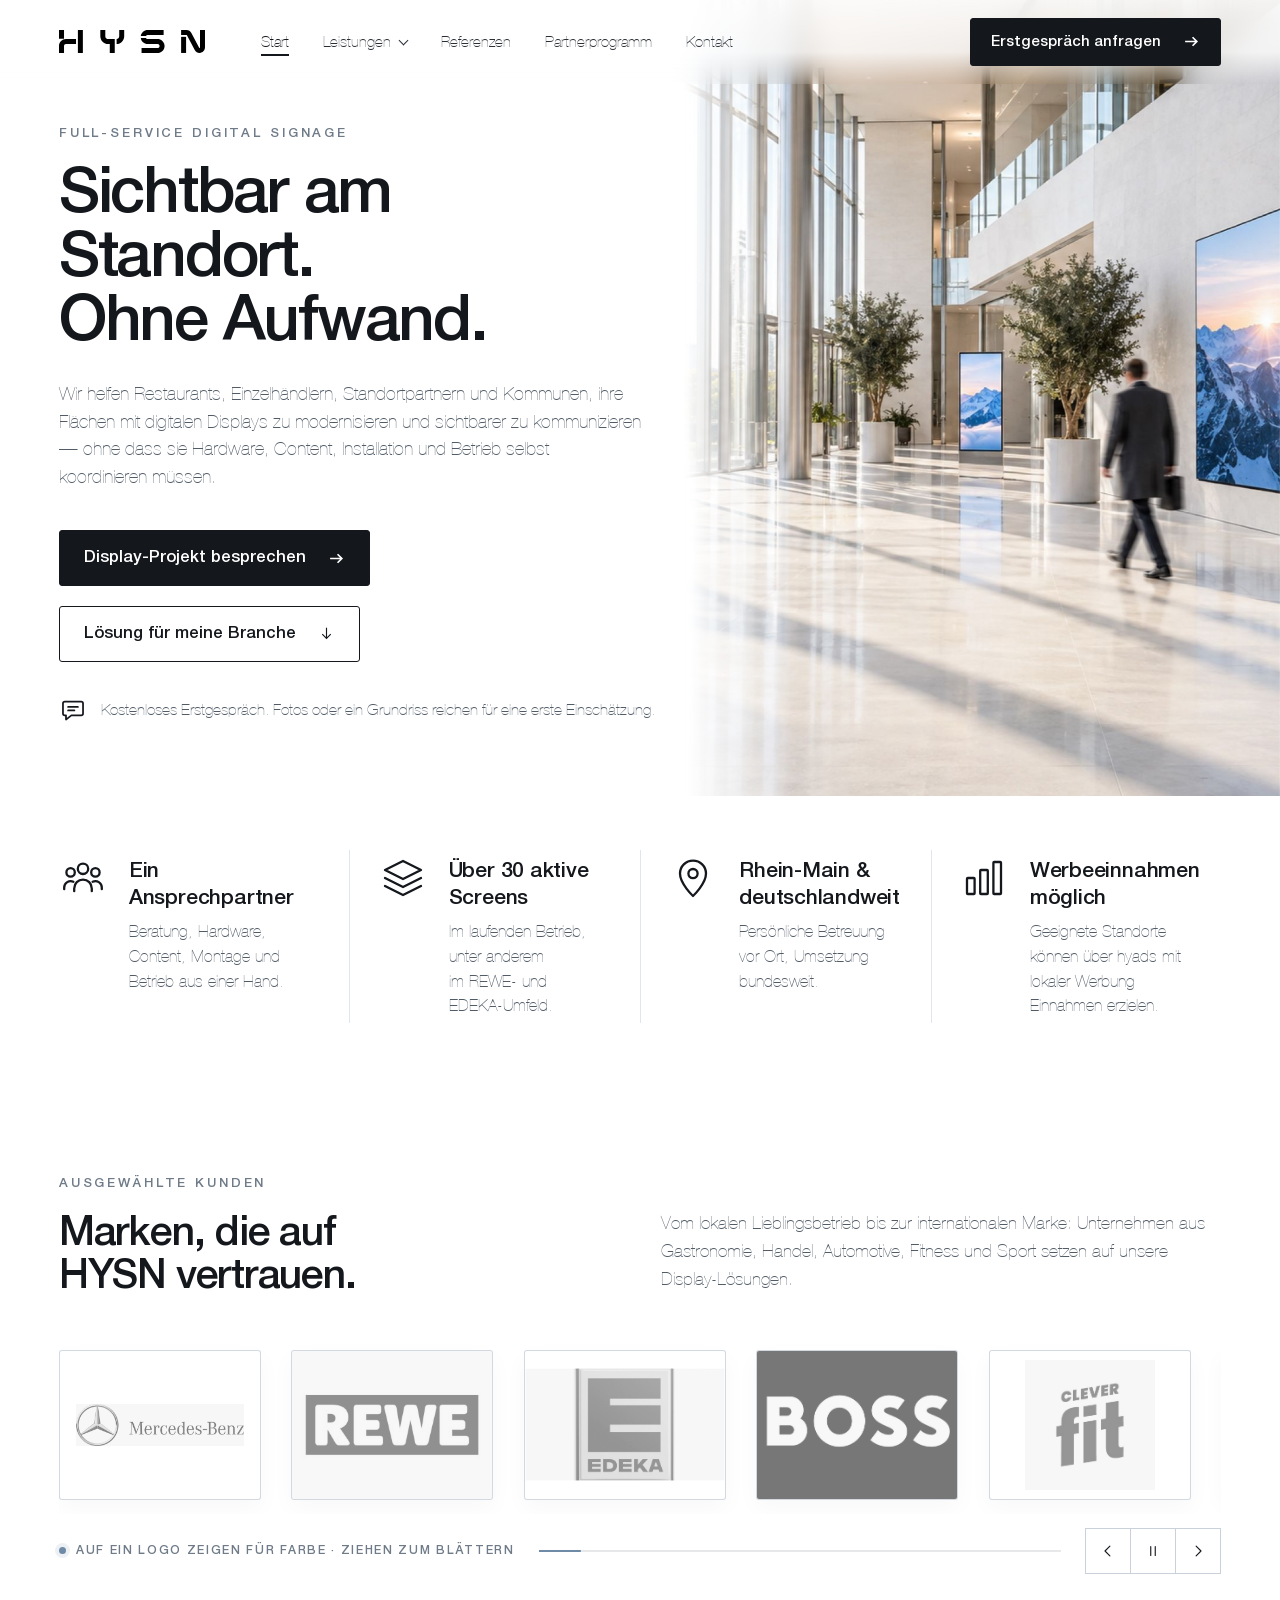
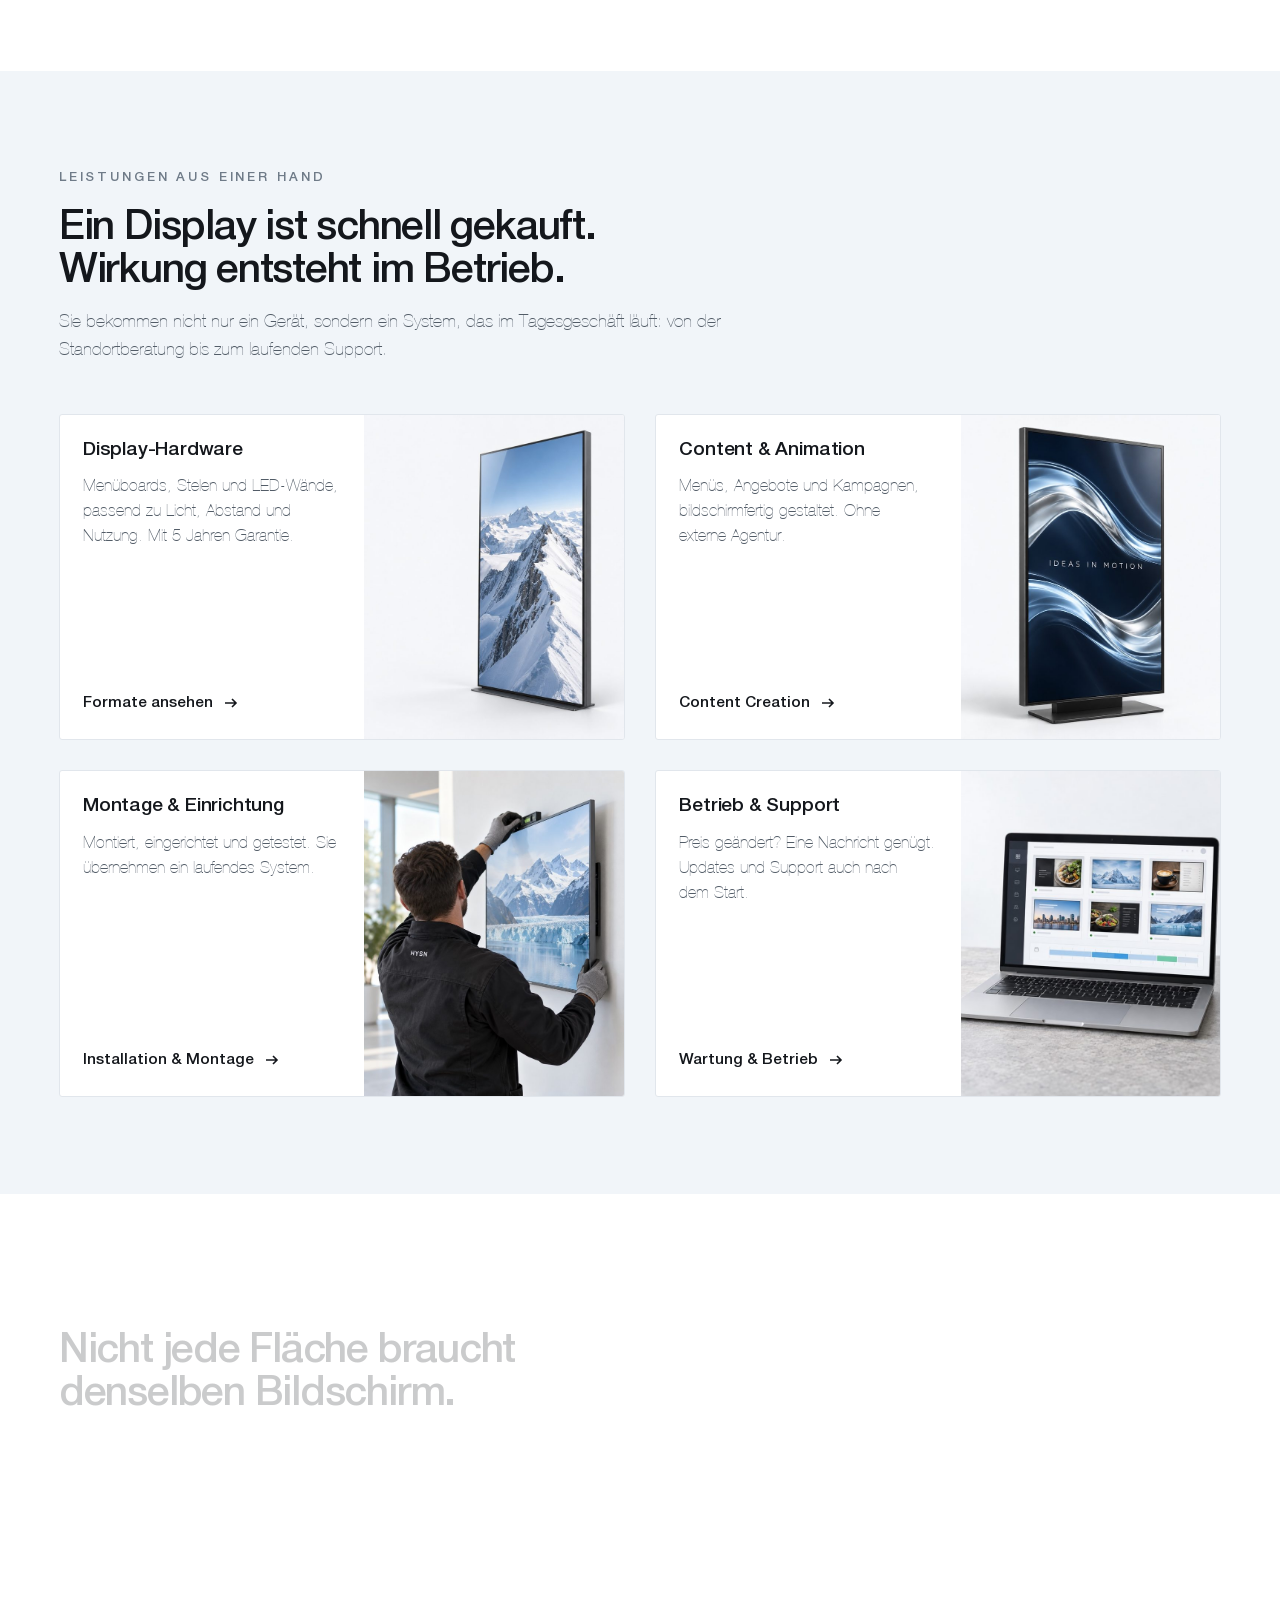
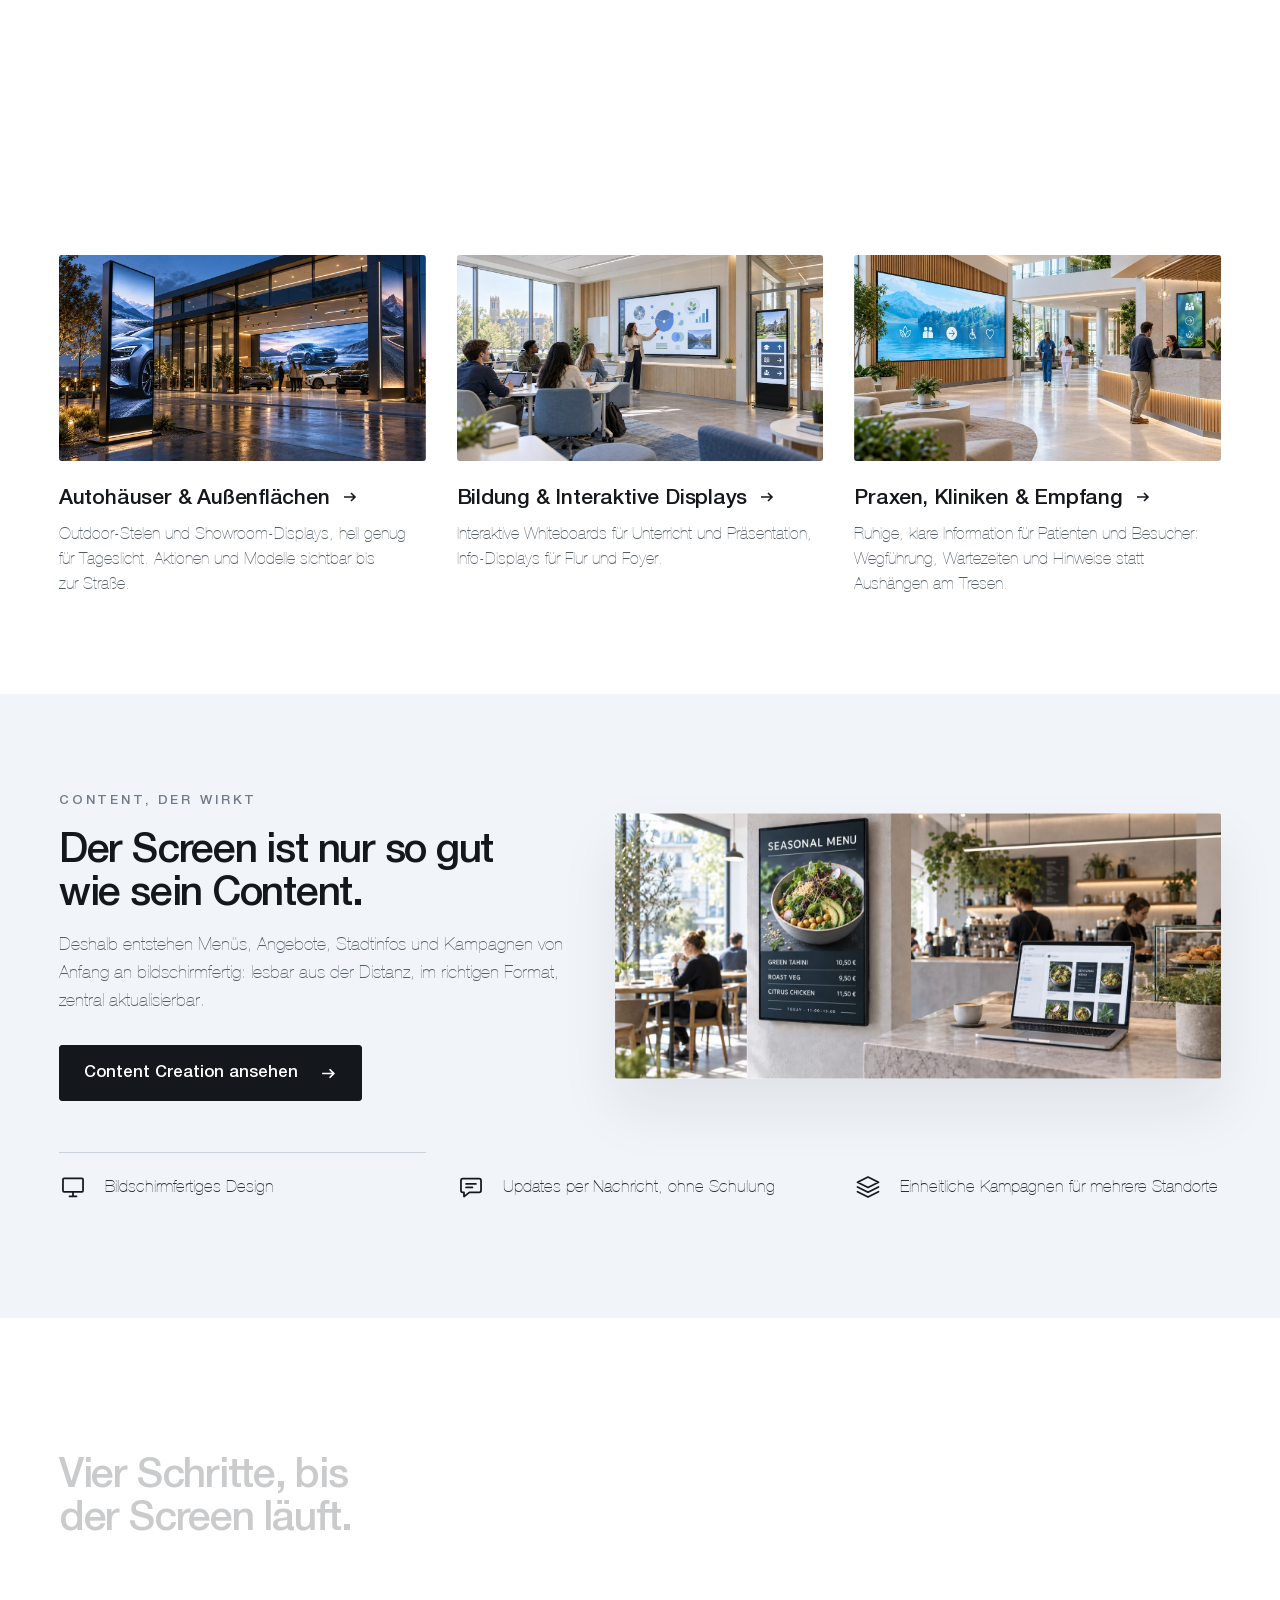
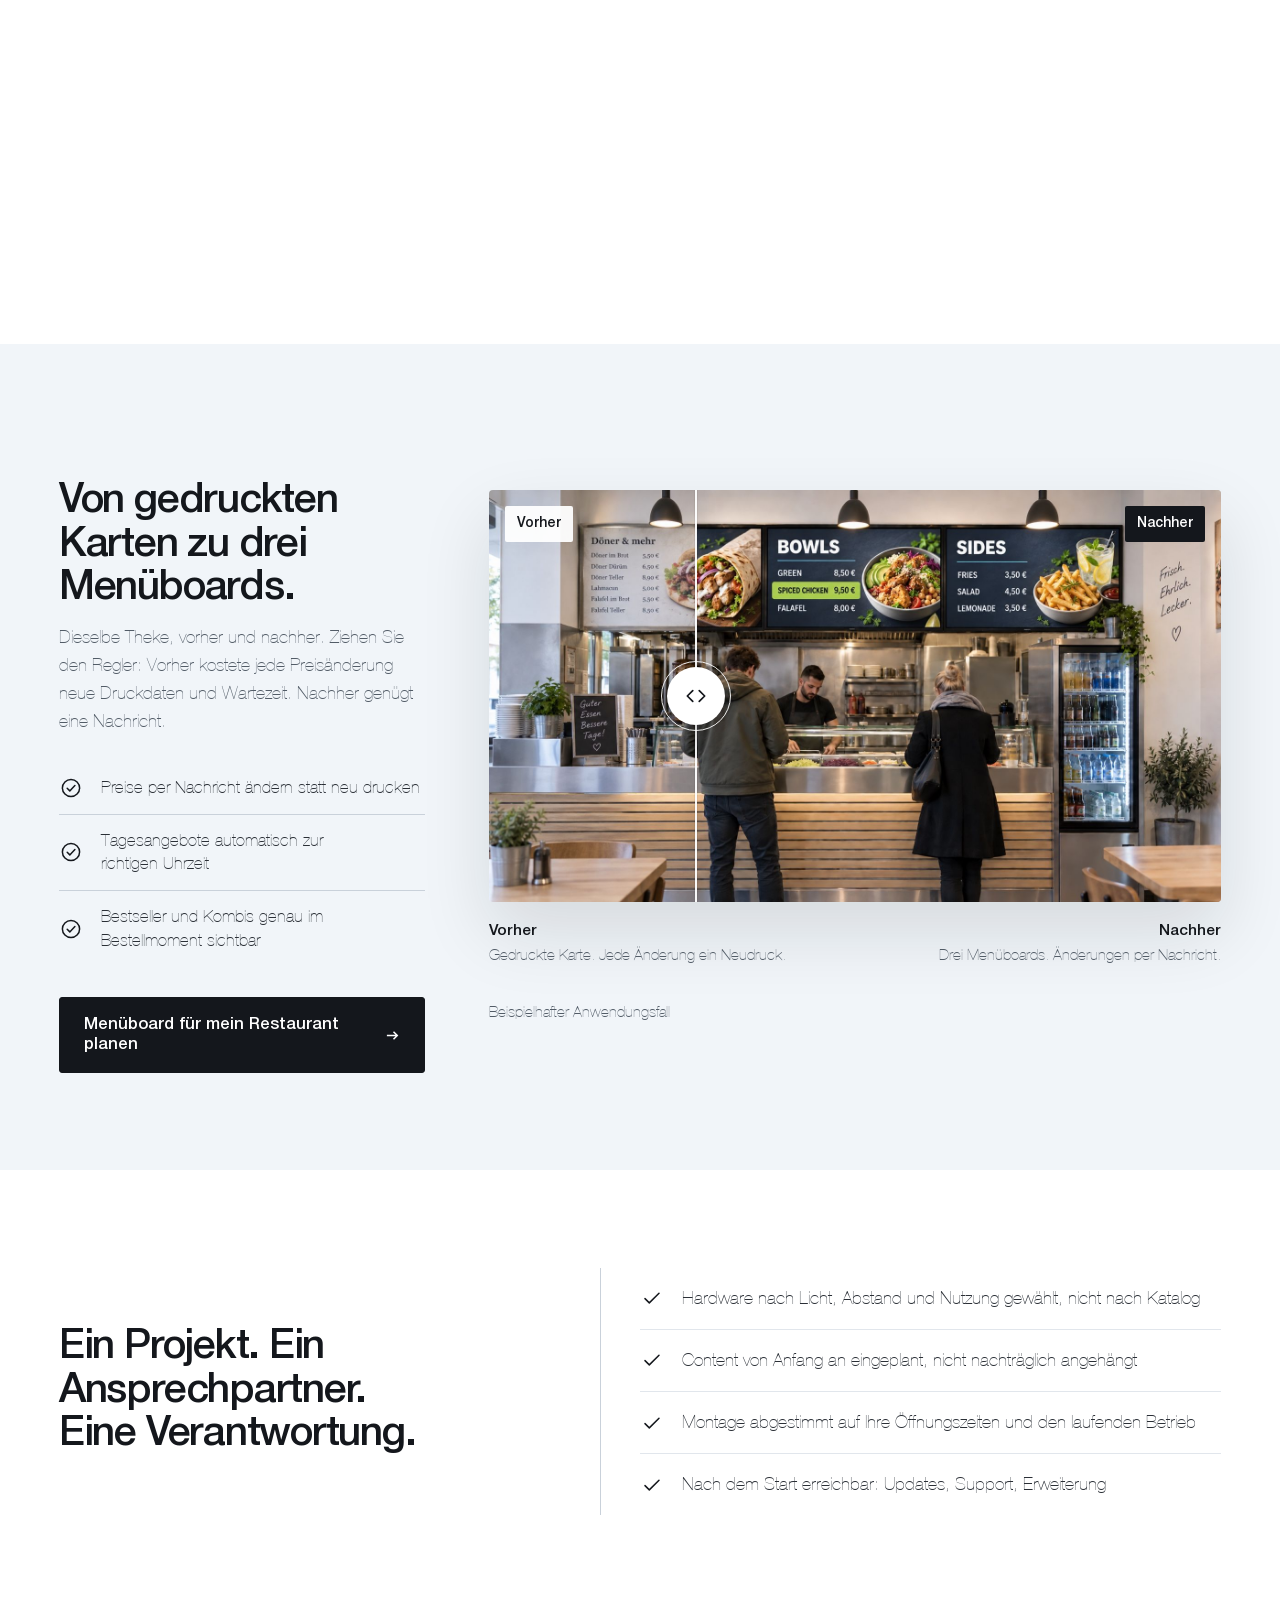
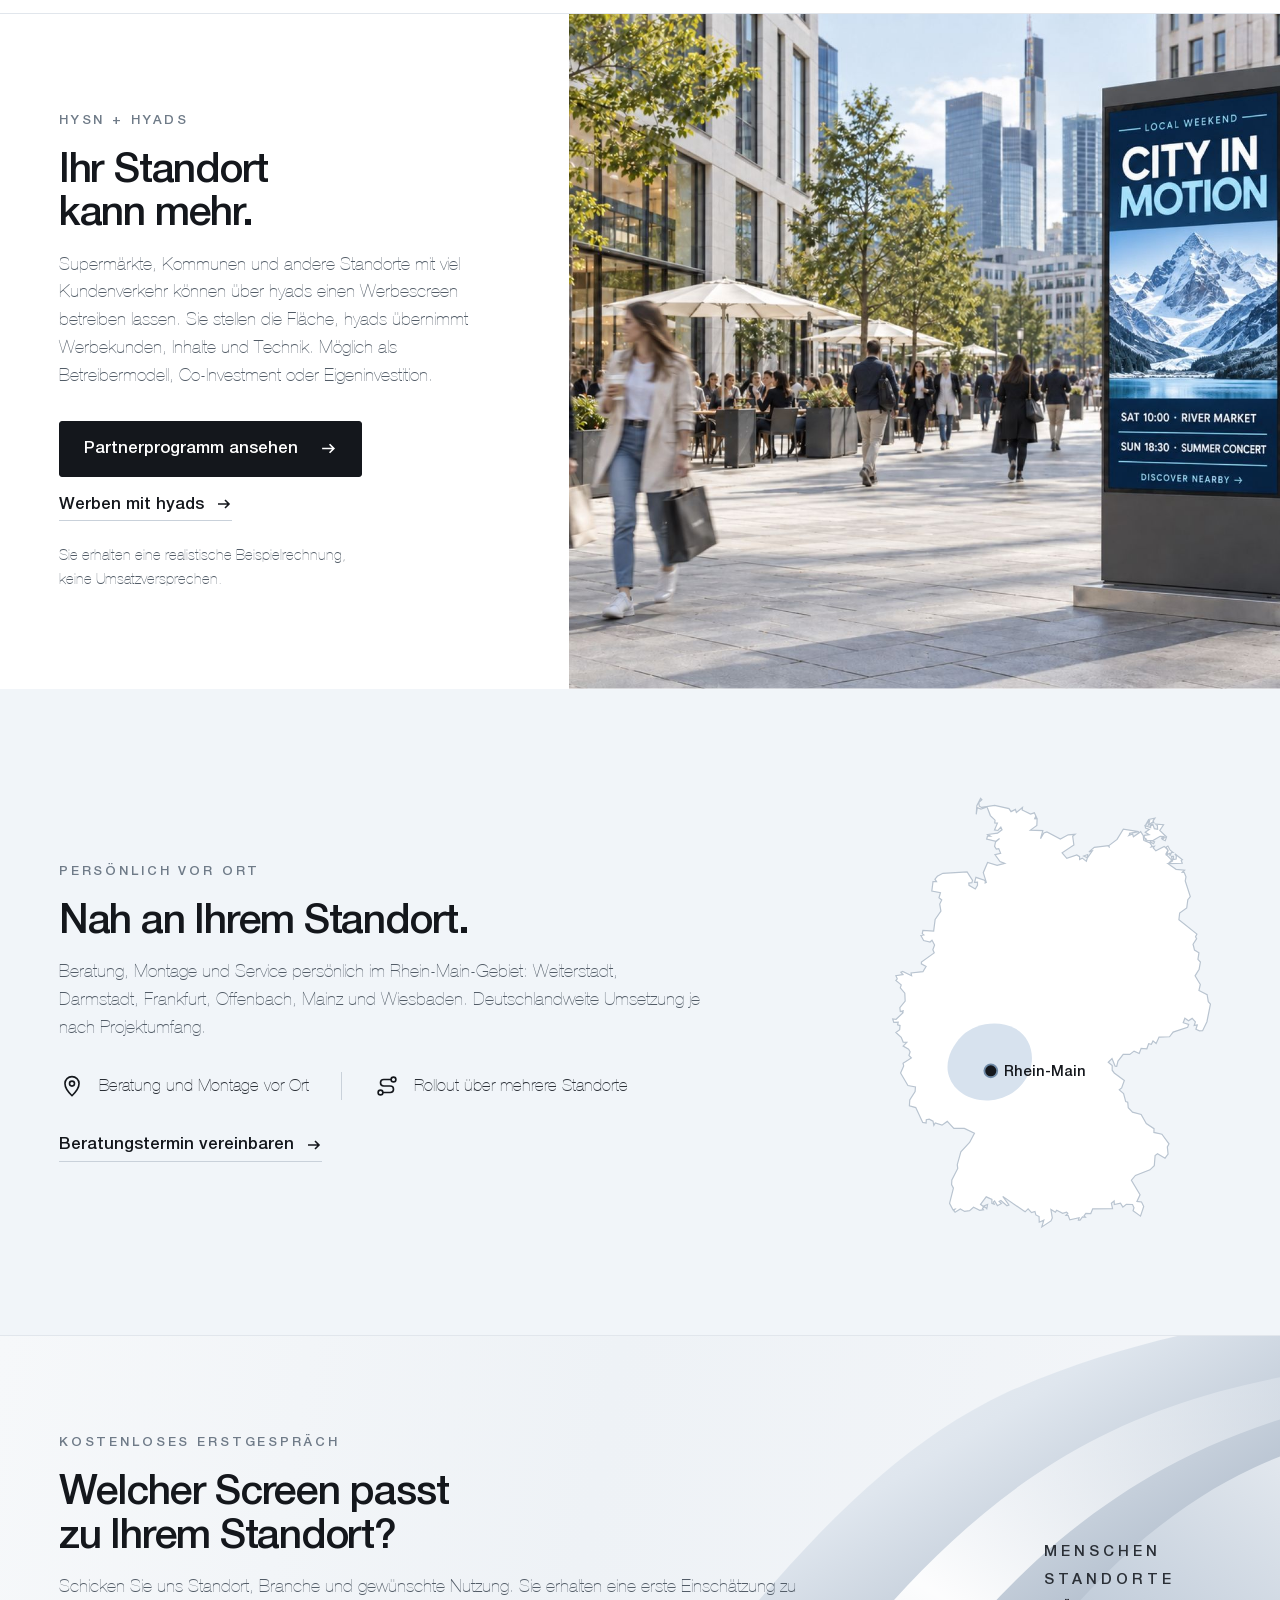
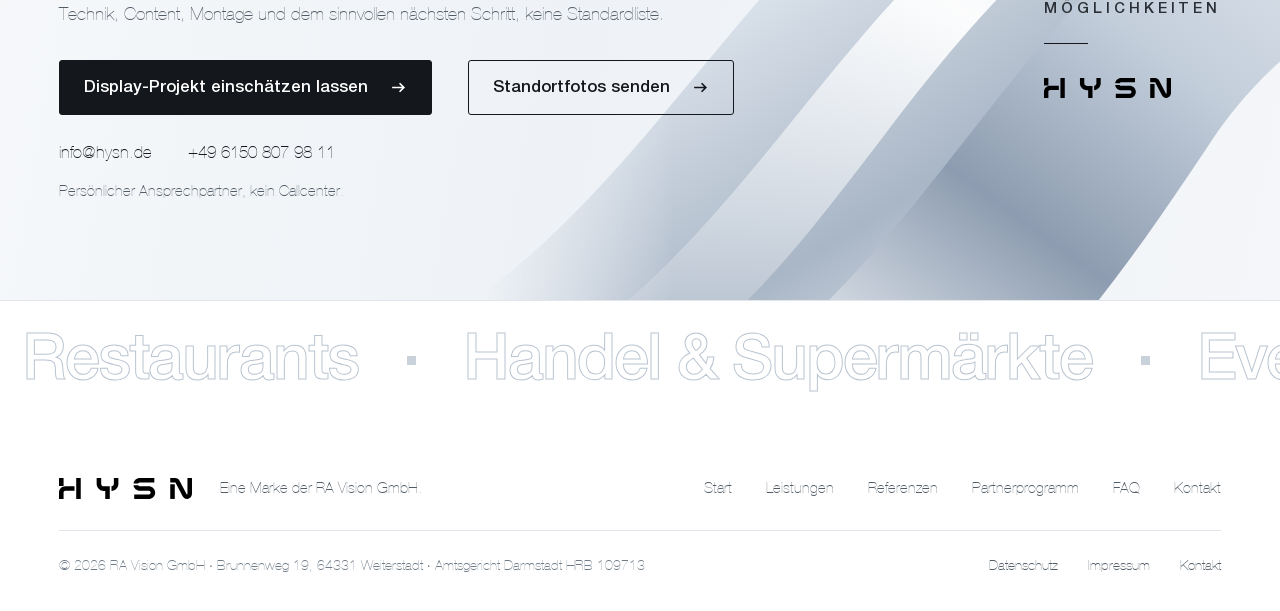
==== commit 9eab582f: "HYSN website: German multi-page site for Cloudflare Workers Static site built by _build.py from page" ====
--- a/index.html
+++ b/index.html
@@ -1,450 +1,132 @@
 <!doctype html>
-<html lang="de">
-<head>
-    <meta charset="utf-8">
-    <meta http-equiv="x-ua-compatible" content="ie=edge">
-    <meta name="viewport" content="width=device-width, initial-scale=1, shrink-to-fit=no">
-    <title>HYSN | Digital Signage für Gastronomie, Handel, Events und Kommunen</title>
-    <meta name="description" content="Digitale Menüboards, Werbestelen und LED-Wände für Gastronomie, Handel, Events und Kommunen. Beratung, Hardware, Content, Montage und Betrieb aus einer Hand.">
-    <meta property="og:title" content="HYSN | Sichtbar am Standort. Ohne Technik-Aufwand.">
-    <meta property="og:description" content="Digital Signage für Gastronomie, Handel, Events und Kommunen. Beratung, Hardware, Content, Montage und Betrieb aus einer Hand.">
-    <meta property="og:type" content="website">
-    <meta property="og:locale" content="de_DE">
-    <meta property="og:image" content="https://hysn.de/assets/img/og-share.jpg">
-    <meta property="og:url" content="https://hysn.de/">
-    <meta name="twitter:card" content="summary_large_image">
-    <link rel="canonical" href="https://hysn.de/">
-    <meta name="theme-color" content="#ffffff">
-    <link rel="icon" href="assets/img/favicon.svg" type="image/svg+xml">
+<html lang="de"><head>
+<meta charset="utf-8"><meta name="viewport" content="width=device-width, initial-scale=1">
+<title>HYSN | Digital Signage für Gastronomie, Handel, Events und Kommunen</title><meta name="description" content="Digitale Menüboards, Werbestelen und LED-Wände für Gastronomie, Handel, Events und Kommunen. Beratung, Hardware, Content, Montage und Betrieb aus einer Hand.">
+<link rel="icon" href="assets/img/favicon.svg" type="image/svg+xml"><link rel="stylesheet" href="assets/css/site.css?v=23bb50a17d"><link rel="stylesheet" href="assets/css/pages/start.css?v=a4aa5dbe45">
+</head><body class="hero-page">
+<a class="skip" href="#inhalt">Zum Inhalt springen</a>
+<header class="top"><div class="wrap">
+  <a class="logo" href="index.html" aria-label="HYSN Startseite"><img src="assets/img/logo/hysn-logo.svg" alt="HYSN" width="1485" height="234"></a>
+  <nav class="nav" aria-label="Hauptnavigation"><ul><li><a href="index.html" aria-current="page">Start</a></li><li class="has-sub"><a href="leistungen/content-creation/">Leistungen</a><ul class="sub-menu"><li><a href="leistungen/content-creation/">Content Creation</a></li><li><a href="leistungen/installation-montage/">Installation &amp; Montage</a></li><li><a href="leistungen/wartung-betrieb/">Wartung &amp; Betrieb</a></li><li><a href="leistungen/dooh-hyads/">DOOH &amp; hyads</a></li></ul></li><li><a href="referenzen/">Referenzen</a></li><li><a href="partnerprogramm/">Partnerprogramm</a></li><li><a href="kontakt/">Kontakt</a></li></ul><a class="btn" href="kontakt/#anfrage"><span class="btn-t"><span data-t="Erstgespräch anfragen">Erstgespräch anfragen</span></span><svg class="i-arr" viewBox="0 0 16 16" aria-hidden="true"><path d="M2 8h11M9 4l4 4-4 4"/></svg></a></nav>
+  <details class="mnav"><summary aria-label="Menü"><svg class="ico ico-bars" viewBox="0 0 24 24"><path d="M3 7h18M3 12h18M3 17h18"/></svg><svg class="ico ico-x" viewBox="0 0 24 24"><path d="M6 6l12 12M18 6 6 18"/></svg></summary>
+    <div class="mpanel" data-lenis-prevent><ul><li><a href="index.html" aria-current="page">Start</a></li><li class="mgroup">Leistungen</li><li class="sub-list"><a href="leistungen/content-creation/">Content Creation</a></li><li class="sub-list"><a href="leistungen/installation-montage/">Installation &amp; Montage</a></li><li class="sub-list"><a href="leistungen/wartung-betrieb/">Wartung &amp; Betrieb</a></li><li class="sub-list"><a href="leistungen/dooh-hyads/">DOOH &amp; hyads</a></li><li><a href="referenzen/">Referenzen</a></li><li><a href="partnerprogramm/">Partnerprogramm</a></li><li><a href="kontakt/">Kontakt</a></li></ul><a class="btn" href="kontakt/#anfrage"><span class="btn-t"><span data-t="Erstgespräch anfragen">Erstgespräch anfragen</span></span><svg class="i-arr" viewBox="0 0 16 16" aria-hidden="true"><path d="M2 8h11M9 4l4 4-4 4"/></svg></a></div></details>
+</div></header>
+<main id="inhalt">
 
-    <link rel="stylesheet" href="assets/css/bootstrap.min.css">
-    <link rel="stylesheet" href="assets/css/animate.css">
-    <link rel="stylesheet" href="assets/css/swiper.min.css">
-    <link rel="stylesheet" href="assets/css/nice-select.css">
-    <link rel="stylesheet" href="assets/css/magnific-popup.css">
-    <link rel="stylesheet" href="assets/css/custom-fonts.css">
-    <link rel="stylesheet" href="assets/css/main.css">
-    <link rel="stylesheet" href="assets/css/hysn-light.css">
-</head>
+<section class="chero st-hero"><div class="chero-img"><img src="assets/img/start/hero.jpg?v=dd3ca8000b0d" alt="Große Digital-Signage-Wand in einem hellen Atrium" fetchpriority="high" width="2400" height="1350"></div>
+  <div class="wrap"><div class="chero-text">
+    <span class="eyebrow">Full-Service Digital Signage</span>
+    <h1><span class="ln">Sichtbar am</span><br><span class="ln">Standort.</span><br><span class="ln">Ohne Aufwand.</span></h1>
+    <p class="lead">Wir helfen Restaurants, Einzelhändlern, Standortpartnern und Kommunen, ihre Flächen mit digitalen Displays zu modernisieren und sichtbarer zu kommunizieren — ohne dass sie Hardware, Content, Installation und Betrieb selbst koordinieren müssen.</p>
+    <div class="actions"><a class="btn" href="kontakt/#anfrage"><span class="btn-t"><span data-t="Display-Projekt besprechen">Display-Projekt besprechen</span></span><svg class="i-arr" viewBox="0 0 16 16" aria-hidden="true"><path d="M2 8h11M9 4l4 4-4 4"/></svg></a><a class="btn btn--ghost" href="#branchen"><span class="btn-t"><span data-t="Lösung für meine Branche">Lösung für meine Branche</span></span><svg class="i-down" viewBox="0 0 24 24" aria-hidden="true"><path d="M12 4v15M6 13l6 6 6-6"/></svg></a></div>
+    <p class="note"><svg class="ico" viewBox="0 0 24 24" aria-hidden="true"><path d="M5 4.8h14a1.6 1.6 0 0 1 1.6 1.6v8.6a1.6 1.6 0 0 1-1.6 1.6h-8.4L6 20.2v-3.6H5A1.6 1.6 0 0 1 3.4 15V6.4A1.6 1.6 0 0 1 5 4.8z"/><path d="M7.8 9.4h8.4M7.8 12.4h5.4"/></svg>Kostenloses Erstgespräch. Fotos oder ein Grundriss reichen für eine erste Einschätzung.</p>
+  </div></div>
+</section>
 
-<body class="business-consulting hy-light">
+<section class="facts st-facts"><h2 class="vh">Auf einen Blick</h2><div class="wrap"><div class="fact"><svg class="ico" viewBox="0 0 24 24" aria-hidden="true"><circle cx="12" cy="7.4" r="2.6"/><circle cx="5.8" cy="9.2" r="2.1"/><circle cx="18.2" cy="9.2" r="2.1"/><path d="M7.6 18.6v-1.4a4.4 4.4 0 0 1 8.8 0v1.4M2.6 17.6v-.8a3.2 3.2 0 0 1 4.6-2.9M21.4 17.6v-.8a3.2 3.2 0 0 0-4.6-2.9"/></svg><div><h3>Ein Ansprechpartner</h3><p>Beratung, Hardware, Content, Montage und Betrieb aus einer Hand.</p></div></div><div class="fact"><svg class="ico" viewBox="0 0 24 24" aria-hidden="true"><path d="M12 3.5 21 8l-9 4.5L3 8z"/><path d="m3 12 9 4.5 9-4.5"/><path d="m3 16 9 4.5 9-4.5"/></svg><div><h3>Über 30 aktive Screens</h3><p>Im laufenden Betrieb, unter anderem im REWE- und EDEKA-Umfeld.</p></div></div><div class="fact"><svg class="ico" viewBox="0 0 24 24" aria-hidden="true"><path d="M12 21s-6.5-6.1-6.5-11.2a6.5 6.5 0 0 1 13 0C18.5 14.9 12 21 12 21z"/><circle cx="12" cy="9.8" r="2.3"/></svg><div><h3>Rhein-Main &amp; deutschlandweit</h3><p>Persönliche Betreuung vor Ort, Umsetzung bundesweit.</p></div></div><div class="fact"><svg class="ico" viewBox="0 0 24 24" aria-hidden="true"><rect x="3.5" y="12" width="3.8" height="8" rx=".4"/><rect x="10.1" y="8" width="3.8" height="12" rx=".4"/><rect x="16.7" y="4" width="3.8" height="16" rx=".4"/></svg><div><h3>Werbeeinnahmen möglich</h3><p>Geeignete Standorte können über hyads mit lokaler Werbung Einnahmen erzielen.</p></div></div></div></section>
 
-<!-- backtotop -->
-<div class="xb-backtotop">
-    <a href="#" class="scroll" aria-label="Nach oben">
-        <svg width="16" height="16" viewBox="0 0 16 16" fill="none"><path d="M8 14V3M4 7l4-4 4 4" stroke="currentColor" stroke-width="1.5" stroke-linecap="square"/></svg>
-    </a>
-</div>
+<section class="sec st-trust" id="kunden"><div class="wrap">
+  <div class="st-head">
+    <div><span class="eyebrow">Ausgewählte Kunden</span><h2 id="st-kunden"><span class="ln">Marken, die auf</span><br><span class="ln">HYSN vertrauen.</span></h2></div>
+    <p class="sub">Vom lokalen Lieblingsbetrieb bis zur internationalen Marke: Unternehmen aus Gastronomie, Handel, Automotive, Fitness und Sport setzen auf unsere Display-Lösungen.</p>
+  </div>
+  <div class="logos" role="region" aria-roledescription="Karussell" aria-labelledby="st-kunden">
+    <div class="logos-track" role="list" tabindex="0" aria-label="Kundenlogos" data-lenis-prevent-wheel><div class="logo-card" role="listitem" style="--s:1;--hs:1.045;--mw:84%;--mh:64%"><img src="assets/img/start/marken/mercedes-benz.jpg?v=cb8a59213d42" alt="Mercedes-Benz" draggable="false" width="576" height="144"></div><div class="logo-card logo-card--fill" role="listitem" style="--s:1.02;--hs:1.07"><img src="assets/img/start/marken/rewe.jpg?v=853d0d1915e7" alt="REWE" draggable="false" width="600" height="600"></div><div class="logo-card" role="listitem" style="--s:1.13;--hs:1.18;--mw:88%;--mh:92%"><img src="assets/img/start/marken/edeka.jpg?v=10e98a1daedf" alt="EDEKA" draggable="false" width="1080" height="607"></div><div class="logo-card logo-card--fill" role="listitem" style="--s:1.18;--hs:1.23"><img src="assets/img/start/marken/boss.jpg?v=0d64c2680ad0" alt="BOSS" draggable="false" width="1100" height="805"></div><div class="logo-card" role="listitem" style="--s:1;--hs:1.05;--mw:72%;--mh:88%"><img src="assets/img/start/marken/clever-fit.jpg?v=8023213b763c" alt="clever fit" draggable="false" width="595" height="595"></div><div class="logo-card logo-card--fill logo-card--contain" role="listitem" style="--s:1.16;--hs:1.21"><img src="assets/img/start/marken/haus-des-doeners.jpg?v=0f7805af4bcc" alt="Das Haus des Döners" draggable="false" width="1600" height="545"></div><div class="logo-card" role="listitem" style="--s:1.06;--hs:1.11;--mw:76%;--mh:100%"><img src="assets/img/start/marken/loewen-frankfurt.jpg?v=0176a7178546" alt="Löwen Frankfurt" draggable="false" width="1040" height="970"></div><div class="logo-card logo-card--fill" role="listitem" style="--s:1.01;--hs:1.06"><img src="assets/img/start/marken/bam-bam-kebup.jpg?v=d52c9bef9dd9" alt="BAM BAM KEB’UP" draggable="false" width="1200" height="1200"></div><div class="logo-card" role="listitem" style="--s:1;--hs:1.05;--mw:72%;--mh:84%"><img src="assets/img/start/marken/k-beautyhouse.jpg?v=45a6c465b538" alt="K Beautyhouse" draggable="false" width="313" height="313"></div></div>
+    <div class="logos-bar">
+      <p class="logos-hint"><i aria-hidden="true"></i><span class="t-pointer">Auf ein Logo zeigen für Farbe · ziehen zum Blättern</span><span class="t-touch">Logo antippen für Farbe · wischen zum Blättern</span></p>
+      <div class="logos-progress" aria-hidden="true"><i></i></div>
+      <div class="logos-ctrl"><button type="button" data-logos="prev" aria-label="Vorherige Marke"><svg class="" viewBox="0 0 24 24" aria-hidden="true"><path d="M14.5 5.5 8 12l6.5 6.5"/></svg></button><button type="button" data-logos="pause" aria-pressed="false" aria-label="Logo-Karussell pausieren"><svg class="i-pause" viewBox="0 0 24 24" aria-hidden="true"><path d="M9 6v12M15 6v12"/></svg><svg class="i-play" viewBox="0 0 24 24" aria-hidden="true"><path d="m8.5 6 9 6-9 6z"/></svg></button><button type="button" data-logos="next" aria-label="Nächste Marke"><svg class="" viewBox="0 0 24 24" aria-hidden="true"><path d="M9.5 5.5 16 12l-6.5 6.5"/></svg></button></div>
+    </div>
+  </div>
+</div></section>
 
-<!-- preloader (Bizox wave, light) -->
-<div id="preloader" class="xb-loader">
-    <div class="xb-loader-inner">
-        <img class="hy-logo hy-logo--lg" src="assets/img/logo/hysn-logo.svg" alt="HYSN" width="1485" height="234">
-        <div class="loading-wave">
-            <div class="loading-bar"></div><div class="loading-bar"></div>
-            <div class="loading-bar"></div><div class="loading-bar"></div>
-        </div>
+<section class="sec sec--band st-eco" id="leistungen"><div class="wrap">
+  <div class="sec-head">
+    <span class="eyebrow">Leistungen aus einer Hand</span>
+    <h2><span class="ln">Ein Display ist schnell gekauft.</span><br><span class="ln">Wirkung entsteht im Betrieb.</span></h2>
+    <p class="sub">Sie bekommen nicht nur ein Gerät, sondern ein System, das im Tagesgeschäft läuft: von der Standortberatung bis zum laufenden Support.</p>
+  </div>
+  <div class="st-eco-grid"><a class="st-eco-card" href="referenzen/#einsatz"><div class="st-eco-text"><h3>Display-Hardware</h3><p>Menüboards, Stelen und LED-Wände, passend zu Licht, Abstand und Nutzung. Mit 5 Jahren Garantie.</p><span class="st-more">Formate ansehen<svg class="i-arr" viewBox="0 0 16 16" aria-hidden="true"><path d="M2 8h11M9 4l4 4-4 4"/></svg></span></div><div class="st-eco-img"><img src="assets/img/start/eco-hardware.jpg?v=7b02899b60f0" alt="Hochformat-Display und Stele als Beispiel für Display-Hardware" loading="lazy" width="700" height="875"></div></a><a class="st-eco-card" href="leistungen/content-creation/"><div class="st-eco-text"><h3>Content &amp; Animation</h3><p>Menüs, Angebote und Kampagnen, bildschirmfertig gestaltet. Ohne externe Agentur.</p><span class="st-more">Content Creation<svg class="i-arr" viewBox="0 0 16 16" aria-hidden="true"><path d="M2 8h11M9 4l4 4-4 4"/></svg></span></div><div class="st-eco-img"><img src="assets/img/start/eco-content.jpg?v=eee8f0eb6ced" alt="Bildschirm mit gestaltetem Content" loading="lazy" width="700" height="875"></div></a><a class="st-eco-card" href="leistungen/installation-montage/"><div class="st-eco-text"><h3>Montage &amp; Einrichtung</h3><p>Montiert, eingerichtet und getestet. Sie übernehmen ein laufendes System.</p><span class="st-more">Installation &amp; Montage<svg class="i-arr" viewBox="0 0 16 16" aria-hidden="true"><path d="M2 8h11M9 4l4 4-4 4"/></svg></span></div><div class="st-eco-img"><img src="assets/img/start/eco-install.jpg?v=cc76f938b6ad" alt="Techniker montiert ein Display an der Wand" loading="lazy" width="700" height="875"></div></a><a class="st-eco-card" href="leistungen/wartung-betrieb/"><div class="st-eco-text"><h3>Betrieb &amp; Support</h3><p>Preis geändert? Eine Nachricht genügt. Updates und Support auch nach dem Start.</p><span class="st-more">Wartung &amp; Betrieb<svg class="i-arr" viewBox="0 0 16 16" aria-hidden="true"><path d="M2 8h11M9 4l4 4-4 4"/></svg></span></div><div class="st-eco-img"><img src="assets/img/start/eco-support.jpg?v=f8ec559f5fae" alt="Display mit Inhalten, die per Nachricht aktualisiert werden" loading="lazy" width="800" height="800"></div></a></div>
+</div></section>
+
+<section class="sec st-ind" id="branchen"><div class="wrap">
+  <div class="st-head st-head--end">
+    <div><span class="eyebrow">Lösungen nach Einsatzbereich</span><h2><span class="ln">Nicht jede Fläche braucht</span><br><span class="ln">denselben Bildschirm.</span></h2></div>
+    <a class="tlink" href="kontakt/#anfrage">Anderen Einsatzfall besprechen<svg class="i-arr" viewBox="0 0 16 16" aria-hidden="true"><path d="M2 8h11M9 4l4 4-4 4"/></svg></a>
+  </div>
+  <div class="st-ind-grid"><a class="st-ind-card" href="referenzen/#gastro"><span class="st-ind-img"><img src="assets/img/start/sol-restaurant.jpg?v=8a6df97eedc1" alt="Restaurant mit drei digitalen Menüboards über der Theke, einem Hochformat-Display im Schaufenster und einem Gast am Bestellterminal" loading="lazy" width="1200" height="675"></span><h3>Gastronomie &amp; <span class="nw">Menüboards<svg class="i-arr" viewBox="0 0 16 16" aria-hidden="true"><path d="M2 8h11M9 4l4 4-4 4"/></svg></span></h3><p>Menüboards, Bestellterminals und Schaufenster-Screens. Preise und Angebote ändern Sie ohne Neudruck.</p></a><a class="st-ind-card" href="referenzen/#handel"><span class="st-ind-img"><img src="assets/img/start/sol-retail.jpg?v=1360a13114f1" alt="Moderner Laden mit Displays am Regal, einer Videowall und Hochformat-Screens im Schaufenster" loading="lazy" width="1200" height="675"></span><h3>Handel &amp; <span class="nw">Supermärkte<svg class="i-arr" viewBox="0 0 16 16" aria-hidden="true"><path d="M2 8h11M9 4l4 4-4 4"/></svg></span></h3><p>Angebote dort zeigen, wo Kunden entscheiden: Stelen im Eingang, Screens am Regal und im Schaufenster.</p></a><a class="st-ind-card" href="referenzen/#events"><span class="st-ind-img"><img src="assets/img/start/sol-led-lcd.jpg?v=3f0426d2d0af" alt="Veranstaltungssaal mit großer LED-Wand auf der Bühne, freistehenden Displays und einer Videowall" loading="lazy" width="1200" height="675"></span><h3>Events &amp; <span class="nw">LED-Wände<svg class="i-arr" viewBox="0 0 16 16" aria-hidden="true"><path d="M2 8h11M9 4l4 4-4 4"/></svg></span></h3><p>LED-Wände und Videowalls für Bühne, Messestand und Foyer. Zum Kauf oder zur Miete, montiert und betreut.</p></a><a class="st-ind-card" href="kontakt/#anfrage"><span class="st-ind-img"><img src="assets/img/start/sol-automotive.jpg?v=c9119969446e" alt="Autohaus in der Abenddämmerung mit Outdoor-LED-Stele am Eingang und großem Showroom-Display hinter der Glasfassade" loading="lazy" width="1200" height="675"></span><h3>Autohäuser &amp; <span class="nw">Außenflächen<svg class="i-arr" viewBox="0 0 16 16" aria-hidden="true"><path d="M2 8h11M9 4l4 4-4 4"/></svg></span></h3><p>Outdoor-Stelen und Showroom-Displays, hell genug für Tageslicht. Aktionen und Modelle sichtbar bis zur Straße.</p></a><a class="st-ind-card" href="kontakt/#anfrage"><span class="st-ind-img"><img src="assets/img/start/sol-education.jpg?v=9db89b9ee3ad" alt="Seminarraum, in dem eine Dozentin am interaktiven Whiteboard präsentiert, mit einem Info-Display neben der Tür" loading="lazy" width="1200" height="675"></span><h3>Bildung &amp; Interaktive <span class="nw">Displays<svg class="i-arr" viewBox="0 0 16 16" aria-hidden="true"><path d="M2 8h11M9 4l4 4-4 4"/></svg></span></h3><p>Interaktive Whiteboards für Unterricht und Präsentation, Info-Displays für Flur und Foyer.</p></a><a class="st-ind-card" href="kontakt/#anfrage"><span class="st-ind-img"><img src="assets/img/start/sol-healthcare.jpg?v=87f26dad3d7e" alt="Heller Empfangsbereich einer Praxis mit integrierter LED-Wand und einem Hochformat-Display hinter dem Tresen" loading="lazy" width="1200" height="675"></span><h3>Praxen, Kliniken &amp; <span class="nw">Empfang<svg class="i-arr" viewBox="0 0 16 16" aria-hidden="true"><path d="M2 8h11M9 4l4 4-4 4"/></svg></span></h3><p>Ruhige, klare Information für Patienten und Besucher: Wegführung, Wartezeiten und Hinweise statt Aushängen am Tresen.</p></a></div>
+</div></section>
+
+<section class="sec sec--band st-content"><div class="wrap">
+  <div class="st-content-text">
+    <span class="eyebrow">Content, der wirkt</span>
+    <h2>Der Screen ist nur so gut wie sein Content.</h2>
+    <p class="sub">Deshalb entstehen Menüs, Angebote, Stadtinfos und Kampagnen von Anfang an bildschirmfertig: lesbar aus der Distanz, im richtigen Format, zentral aktualisierbar.</p>
+    <a class="btn" href="leistungen/content-creation/"><span class="btn-t"><span data-t="Content Creation ansehen">Content Creation ansehen</span></span><svg class="i-arr" viewBox="0 0 16 16" aria-hidden="true"><path d="M2 8h11M9 4l4 4-4 4"/></svg></a>
+  </div>
+  <div class="st-content-img"><img src="assets/img/start/content.jpg?v=06eb79310392" alt="Digitales Menüboard und zentrale Content-Verwaltung am Laptop" loading="lazy" width="1600" height="700"></div>
+  <ul class="st-list"><li><svg class="ico" viewBox="0 0 24 24" aria-hidden="true"><rect x="3.4" y="4.6" width="17.2" height="11.6" rx="1"/><path d="M9 20h6M12 16.2V20"/></svg><span>Bildschirmfertiges Design</span></li><li><svg class="ico" viewBox="0 0 24 24" aria-hidden="true"><path d="M5 4.8h14a1.6 1.6 0 0 1 1.6 1.6v8.6a1.6 1.6 0 0 1-1.6 1.6h-8.4L6 20.2v-3.6H5A1.6 1.6 0 0 1 3.4 15V6.4A1.6 1.6 0 0 1 5 4.8z"/><path d="M7.8 9.4h8.4M7.8 12.4h5.4"/></svg><span>Updates per Nachricht, ohne Schulung</span></li><li><svg class="ico" viewBox="0 0 24 24" aria-hidden="true"><path d="M12 3.5 21 8l-9 4.5L3 8z"/><path d="m3 12 9 4.5 9-4.5"/><path d="m3 16 9 4.5 9-4.5"/></svg><span>Einheitliche Kampagnen für mehrere Standorte</span></li></ul>
+</div></section>
+
+<section class="sec st-process" id="ablauf"><div class="wrap">
+  <div class="st-head st-head--end">
+    <div><span class="eyebrow">Unser Ablauf</span><h2><span class="ln">Vier Schritte, bis</span><br><span class="ln">der Screen läuft.</span></h2></div>
+    <a class="tlink" href="faq/">Häufige Fragen<svg class="i-arr" viewBox="0 0 16 16" aria-hidden="true"><path d="M2 8h11M9 4l4 4-4 4"/></svg></a>
+  </div>
+  <ol class="steps"><li><span class="ring"><svg class="ico" viewBox="0 0 24 24" aria-hidden="true"><circle cx="10.6" cy="10.6" r="6.2"/><path d="m15.2 15.2 5 5"/></svg></span><b>01</b><h3>Standort klären</h3><p>Sie beschreiben Fläche, Ziel und Inhalte. Fotos oder ein Grundriss reichen.</p></li><li><span class="ring"><svg class="ico" viewBox="0 0 24 24" aria-hidden="true"><rect x="3.4" y="4.6" width="17.2" height="11.6" rx="1"/><path d="M9 20h6M12 16.2V20"/></svg></span><b>02</b><h3>Setup empfehlen</h3><p>Sie erhalten passende Display-Typen, Größen, Montageart und Betriebskonzept.</p></li><li><span class="ring"><svg class="ico" viewBox="0 0 24 24" aria-hidden="true"><path d="m15.5 4.5 4 4L9 19H5v-4z"/><path d="m13.5 6.5 4 4"/></svg></span><b>03</b><h3>Content vorbereiten</h3><p>Menüs, Angebote oder Kampagnen werden im richtigen Format für Ihre Screens gestaltet.</p></li><li><span class="ring"><svg class="ico" viewBox="0 0 24 24" aria-hidden="true"><circle cx="12" cy="12" r="2.8"/><circle cx="12" cy="12" r="6.4"/><path d="M12 2.8v2.8M12 18.4v2.8M2.8 12h2.8M18.4 12h2.8M5.5 5.5l2 2M16.5 16.5l2 2M5.5 18.5l2-2M16.5 7.5l2-2"/></svg></span><b>04</b><h3>Installieren &amp; betreiben</h3><p>Montiert, eingerichtet, vor dem Start getestet. Danach Updates und Support auf Wunsch.</p></li></ol>
+</div></section>
+
+<section class="sec sec--band st-ba"><div class="wrap">
+  <div class="st-ba-text">
+    <span class="eyebrow">Der Unterschied im Alltag</span>
+    <h2>Von gedruckten Karten zu drei Menüboards.</h2>
+    <p class="sub">Dieselbe Theke, vorher und nachher. Ziehen Sie den Regler: Vorher kostete jede Preisänderung neue Druckdaten und Wartezeit. Nachher genügt eine Nachricht.</p>
+    <ul class="st-list st-list--sm"><li><svg class="ico" viewBox="0 0 24 24" aria-hidden="true"><circle cx="12" cy="12" r="8.6"/><path d="m8.2 12.3 2.6 2.6 5.1-5.4"/></svg><span>Preise per Nachricht ändern statt neu drucken</span></li><li><svg class="ico" viewBox="0 0 24 24" aria-hidden="true"><circle cx="12" cy="12" r="8.6"/><path d="m8.2 12.3 2.6 2.6 5.1-5.4"/></svg><span>Tagesangebote automatisch zur richtigen Uhrzeit</span></li><li><svg class="ico" viewBox="0 0 24 24" aria-hidden="true"><circle cx="12" cy="12" r="8.6"/><path d="m8.2 12.3 2.6 2.6 5.1-5.4"/></svg><span>Bestseller und Kombis genau im Bestellmoment sichtbar</span></li></ul>
+    <a class="btn" href="kontakt/#anfrage"><span class="btn-t"><span data-t="Menüboard für mein Restaurant planen">Menüboard für mein Restaurant planen</span></span><svg class="i-arr" viewBox="0 0 16 16" aria-hidden="true"><path d="M2 8h11M9 4l4 4-4 4"/></svg></a>
+  </div>
+  <div>
+    <div class="compare">
+      <img src="assets/img/start/before.jpg?v=ea3e60d32706" alt="Vorher: Restaurant-Theke mit gedruckten Menütafeln und handschriftlichen Preiskorrekturen" loading="lazy" draggable="false" width="1600" height="900">
+      <div class="compare-after"><img src="assets/img/start/after.jpg?v=9db08e84f3b7" alt="Nachher: dieselbe Theke mit drei digitalen Menüboards" loading="lazy" draggable="false" width="1600" height="900"></div>
+      <span class="compare-label compare-label--before">Vorher</span><span class="compare-label compare-label--after">Nachher</span>
+      <div class="compare-handle" aria-hidden="true"><span class="compare-knob"><svg class="" viewBox="0 0 24 24" aria-hidden="true"><path d="M9 7 4 12l5 5M15 7l5 5-5 5"/></svg></span></div>
+      <input class="compare-range" type="range" min="0" max="100" value="50" step="1" aria-label="Vorher-Nachher-Vergleich: Regler verschieben">
     </div>
-</div>
+    <div class="compare-caps"><p><strong>Vorher</strong>Gedruckte Karte. Jede Änderung ein Neudruck.</p><p><strong>Nachher</strong>Drei Menüboards. Änderungen per Nachricht.</p></div>
+    <p class="sec-note">Beispielhafter Anwendungsfall</p>
+  </div>
+</div></section>
 
-<div class="body_wrap o-clip" id="top">
+<section class="sec st-value"><div class="wrap">
+  <h2><span class="ln">Ein Projekt. Ein Ansprechpartner.</span><br><span class="ln">Eine Verantwortung.</span></h2>
+  <ul class="st-checks"><li><svg class="ico" viewBox="0 0 24 24" aria-hidden="true"><path d="m5 12.6 4.3 4.3L19 7.2"/></svg><span>Hardware nach Licht, Abstand und Nutzung gewählt, nicht nach Katalog</span></li><li><svg class="ico" viewBox="0 0 24 24" aria-hidden="true"><path d="m5 12.6 4.3 4.3L19 7.2"/></svg><span>Content von Anfang an eingeplant, nicht nachträglich angehängt</span></li><li><svg class="ico" viewBox="0 0 24 24" aria-hidden="true"><path d="m5 12.6 4.3 4.3L19 7.2"/></svg><span>Montage abgestimmt auf Ihre Öffnungszeiten und den laufenden Betrieb</span></li><li><svg class="ico" viewBox="0 0 24 24" aria-hidden="true"><path d="m5 12.6 4.3 4.3L19 7.2"/></svg><span>Nach dem Start erreichbar: Updates, Support, Erweiterung</span></li></ul>
+</div></section>
 
-    <!-- header -->
-    <header id="xb-header-area" class="header-area header-style hy-header is-sticky">
-        <div class="xb-header stricky">
-            <div class="hy-container">
-                <div class="header__wrap ul_li_between">
-                    <div class="xb-header-logo">
-                        <a href="#top" class="logo" aria-label="HYSN Startseite"><img class="hy-logo" src="assets/img/logo/hysn-logo.svg" alt="HYSN" width="1485" height="234"></a>
-                    </div>
-                    <div class="header-right-inner ul_li">
-                        <div class="main-menu__wrap navbar navbar-expand-lg p-0">
-                            <nav class="main-menu collapse navbar-collapse">
-                                <ul>
-<li><a href="#leistungen"><span>Leistungen</span></a></li>
-<li><a href="#branchen"><span>Branchen</span></a></li>
-<li><a href="#ablauf"><span>Ablauf</span></a></li>
-<li><a href="#hyads"><span>hyads</span></a></li>
-<li><a href="#kontakt"><span>Kontakt</span></a></li>
-                                </ul>
-                            </nav>
-                        </div>
-                        <div class="hy-header-cta d-none d-md-block">
-                            <a class="thm-btn hy-btn hy-btn--dark arrow_hover_effect hy-btn--sm" href="#kontakt"><span class="btn_label" data-text="Erstgespräch anfragen">Erstgespräch anfragen</span><span class="xb-icon"><span class="xb-arrow"><svg width="16" height="16" viewBox="0 0 16 16" fill="none" aria-hidden="true"><path d="M2 8h11M9 4l4 4-4 4" stroke="currentColor" stroke-width="1.5" stroke-linecap="square"/></svg><svg width="16" height="16" viewBox="0 0 16 16" fill="none" aria-hidden="true"><path d="M2 8h11M9 4l4 4-4 4" stroke="currentColor" stroke-width="1.5" stroke-linecap="square"/></svg></span></span></a>
-                        </div>
-                        <div class="header-bar-mobile side-menu d-lg-none">
-                            <a class="xb-nav-mobile" href="javascript:void(0);" aria-label="Menü öffnen">
-                                <svg width="24" height="24" viewBox="0 0 24 24" fill="none"><path d="M3 7h18M3 12h18M3 17h18" stroke="currentColor" stroke-width="1.5"/></svg>
-                            </a>
-                        </div>
-                    </div>
-                </div>
-            </div>
-            <div class="xb-header-wrap">
-                <div class="xb-header-menu">
-                    <div class="xb-header-menu-scroll">
-                        <div class="xb-menu-close xb-hide-xl xb-close"></div>
-                        <div class="xb-logo-mobile xb-hide-xl"><a href="#top" rel="home"><img class="hy-logo" src="assets/img/logo/hysn-logo.svg" alt="HYSN" width="1485" height="234"></a></div>
-                        <nav class="xb-header-nav">
-                            <ul class="xb-menu-primary clearfix">
-<li class="menu-item"><a href="#leistungen"><span>Leistungen</span></a></li>
-<li class="menu-item"><a href="#branchen"><span>Branchen</span></a></li>
-<li class="menu-item"><a href="#ablauf"><span>Ablauf</span></a></li>
-<li class="menu-item"><a href="#hyads"><span>hyads</span></a></li>
-<li class="menu-item"><a href="#kontakt"><span>Kontakt</span></a></li>
-                            </ul>
-                        </nav>
-                        <div class="hy-mobile-cta"><a class="thm-btn hy-btn hy-btn--dark arrow_hover_effect " href="#kontakt"><span class="btn_label" data-text="Erstgespräch anfragen">Erstgespräch anfragen</span><span class="xb-icon"><span class="xb-arrow"><svg width="16" height="16" viewBox="0 0 16 16" fill="none" aria-hidden="true"><path d="M2 8h11M9 4l4 4-4 4" stroke="currentColor" stroke-width="1.5" stroke-linecap="square"/></svg><svg width="16" height="16" viewBox="0 0 16 16" fill="none" aria-hidden="true"><path d="M2 8h11M9 4l4 4-4 4" stroke="currentColor" stroke-width="1.5" stroke-linecap="square"/></svg></span></span></a></div>
-                    </div>
-                </div>
-                <div class="xb-header-menu-backdrop"></div>
-            </div>
-        </div>
-    </header>
+<section class="st-split" id="hyads">
+  <div class="st-split-text">
+    <span class="eyebrow">HYSN + hyads</span>
+    <h2><span class="ln">Ihr Standort</span><br><span class="ln">kann mehr.</span></h2>
+    <p class="sub">Supermärkte, Kommunen und andere Standorte mit viel Kundenverkehr können über hyads einen Werbescreen betreiben lassen. Sie stellen die Fläche, hyads übernimmt Werbekunden, Inhalte und Technik. Möglich als Betreibermodell, Co-Investment oder Eigeninvestition.</p>
+    <div class="actions"><a class="btn" href="partnerprogramm/"><span class="btn-t"><span data-t="Partnerprogramm ansehen">Partnerprogramm ansehen</span></span><svg class="i-arr" viewBox="0 0 16 16" aria-hidden="true"><path d="M2 8h11M9 4l4 4-4 4"/></svg></a><a class="tlink" href="leistungen/dooh-hyads/">Werben mit hyads<svg class="i-arr" viewBox="0 0 16 16" aria-hidden="true"><path d="M2 8h11M9 4l4 4-4 4"/></svg></a></div>
+    <p class="small">Sie erhalten eine realistische Beispielrechnung, keine Umsatzversprechen.</p>
+  </div>
+  <div class="st-split-img"><img src="assets/img/start/dooh.jpg?v=20be154d6890" alt="Digitale Werbestele auf einem belebten Stadtplatz" loading="lazy" width="1600" height="1120"></div>
+</section>
 
-    <main>
+<section class="sec sec--band st-region"><div class="wrap">
+  <div>
+    <span class="eyebrow">Persönlich vor Ort</span>
+    <h2>Nah an Ihrem Standort.</h2>
+    <p class="sub">Beratung, Montage und Service persönlich im Rhein-Main-Gebiet: Weiterstadt, Darmstadt, Frankfurt, Offenbach, Mainz und Wiesbaden. Deutschlandweite Umsetzung je nach Projektumfang.</p>
+    <div class="st-points"><div><svg class="ico" viewBox="0 0 24 24" aria-hidden="true"><path d="M12 21s-6.5-6.1-6.5-11.2a6.5 6.5 0 0 1 13 0C18.5 14.9 12 21 12 21z"/><circle cx="12" cy="9.8" r="2.3"/></svg><span>Beratung und Montage vor Ort</span></div><div><svg class="ico" viewBox="0 0 24 24" aria-hidden="true"><circle cx="6" cy="18" r="2.2"/><circle cx="18" cy="6" r="2.2"/><path d="M8.2 18H15a3 3 0 0 0 0-6H9a3 3 0 0 1 0-6h6.8"/></svg><span>Rollout über mehrere Standorte</span></div></div>
+    <a class="tlink" href="kontakt/">Beratungstermin vereinbaren<svg class="i-arr" viewBox="0 0 16 16" aria-hidden="true"><path d="M2 8h11M9 4l4 4-4 4"/></svg></a>
+  </div>
+  <svg class="map" viewBox="-10 -10 370 492" role="img" aria-label="Deutschlandkarte mit markierter Region Rhein-Main">
+    <path class="land" d="M98.4,3.4L99.8,5.0L96.4,8.0L96.9,11.9L99.3,13.3L113.7,11.0L129.3,14.6L131.5,17.9L136.3,15.5L137.3,18.7L144.0,13.4L143.6,16.1L152.7,20.6L156.9,19.2L159.9,25.7L157.9,23.9L157.2,25.6L159.9,25.8L159.6,33.0L152.6,38.0L166.1,38.6L163.6,47.3L167.2,41.2L170.6,39.9L185.2,47.7L193.7,43.1L201.2,42.6L198.6,44.7L199.9,54.1L187.1,62.7L192.2,68.7L203.1,65.1L206.1,66.9L206.1,70.0L209.0,68.5L213.5,72.0L214.6,67.9L210.6,66.2L214.9,64.6L214.9,67.9L220.0,60.6L216.2,61.7L222.1,56.8L237.4,55.0L238.8,57.0L237.7,55.1L246.9,48.1L253.7,36.9L270.5,39.7L259.9,41.6L261.1,41.7L259.7,43.8L263.8,42.2L264.7,45.3L272.6,39.7L275.4,44.0L275.9,49.1L282.7,51.9L284.9,55.2L283.9,56.4L287.6,55.5L286.3,57.5L289.1,60.6L298.2,55.7L302.3,59.8L300.0,64.2L306.4,70.7L303.0,74.0L307.3,71.5L306.1,66.6L308.3,66.6L308.1,70.0L311.2,69.5L311.4,66.2L309.8,63.8L318.0,70.2L316.7,71.1L317.8,74.1L302.3,74.5L311.1,80.7L320.3,81.7L317.8,83.8L319.9,84.0L321.9,88.9L321.1,93.4L326.6,110.3L323.9,113.8L322.7,122.8L315.0,128.3L314.2,135.6L333.8,151.2L332.3,154.0L333.5,156.1L329.6,162.2L331.2,168.6L336.0,171.5L334.9,178.7L337.6,181.6L336.2,189.4L331.8,196.6L337.5,206.0L336.0,212.5L344.9,217.1L346.2,224.7L348.5,227.4L344.7,246.5L340.0,256.3L336.5,256.4L332.7,254.7L334.2,250.0L330.8,250.6L332.1,246.7L328.6,242.9L324.6,245.5L320.7,242.8L318.9,247.6L324.8,249.5L323.7,252.7L307.9,257.8L304.0,262.9L292.6,263.2L289.4,270.2L286.0,267.4L284.2,271.1L281.3,270.5L279.3,276.0L273.1,275.5L271.0,281.1L265.4,278.5L260.7,282.1L253.6,282.0L247.9,289.4L246.5,295.2L244.8,295.0L241.4,286.6L237.3,290.7L241.6,294.3L241.6,299.3L243.8,302.3L254.8,310.4L251.9,318.6L249.3,320.7L254.0,324.7L256.3,333.4L258.5,334.1L259.1,340.1L263.7,344.9L273.1,347.5L278.7,357.3L287.1,362.9L287.0,367.0L295.7,369.0L303.4,379.5L301.6,382.7L302.4,390.5L299.1,395.0L290.9,390.2L288.3,392.1L287.4,403.3L282.7,407.7L266.9,413.8L262.5,419.0L271.9,434.9L268.5,442.1L273.5,442.7L275.9,447.6L272.4,458.1L264.3,452.3L265.3,449.0L263.7,445.4L257.0,445.2L253.2,448.3L250.6,444.0L243.9,445.4L243.7,441.6L240.7,444.1L242.0,449.9L220.4,450.1L218.3,455.3L212.9,455.2L211.0,457.7L212.4,459.3L209.2,458.9L206.7,462.5L204.8,462.5L205.6,459.9L195.5,462.2L193.6,457.3L191.2,457.3L193.3,455.0L191.9,453.7L187.7,455.0L181.2,451.6L179.8,453.8L174.9,450.9L176.4,460.0L175.0,463.3L165.0,469.8L167.2,462.4L162.2,464.7L162.0,458.6L158.5,456.8L157.5,453.0L153.8,454.2L150.1,450.2L146.8,453.4L122.5,436.6L129.2,445.9L127.0,446.8L120.5,441.1L118.6,442.1L121.1,444.3L116.7,446.7L113.6,441.5L112.2,442.8L113.2,445.2L110.6,444.2L110.7,440.0L104.5,437.1L98.3,445.2L101.0,447.4L106.0,445.4L105.1,450.0L102.7,447.7L100.4,449.6L101.5,451.1L97.4,451.8L90.7,448.4L86.4,452.2L81.0,453.0L76.3,450.3L70.6,453.8L69.2,452.3L70.6,450.4L68.3,451.1L64.6,444.2L68.8,427.6L66.8,423.8L67.1,418.7L73.5,406.2L73.0,402.1L76.9,388.0L86.4,377.9L91.7,367.8L80.7,362.6L69.3,362.7L62.1,355.0L56.4,359.1L49.0,356.7L47.5,359.2L46.6,354.7L42.5,352.6L39.3,353.1L39.1,356.9L35.4,356.1L27.8,340.0L20.9,338.1L21.3,331.6L27.1,322.5L27.5,317.5L19.3,315.9L11.3,302.4L14.7,294.6L14.0,291.8L23.0,286.0L20.4,283.2L21.7,279.2L20.0,276.4L14.1,273.0L18.1,269.0L14.1,268.7L12.0,263.5L6.2,258.3L10.3,255.2L10.7,250.7L8.1,250.0L8.7,247.0L3.9,247.3L2.7,243.4L6.4,243.9L14.0,236.8L13.0,235.6L14.8,234.5L11.0,235.5L10.5,231.3L16.3,224.0L15.9,215.4L11.0,209.7L12.0,206.4L6.2,201.5L7.7,199.9L6.2,196.5L13.9,195.3L11.6,192.7L13.6,191.7L23.3,196.5L22.7,193.5L35.6,192.1L39.1,186.3L33.9,183.6L34.0,181.6L47.9,171.6L46.4,168.3L48.3,163.0L45.5,157.8L43.4,159.8L36.4,158.1L33.4,152.6L36.6,152.1L34.9,150.6L35.6,147.2L47.3,147.8L48.9,135.2L55.2,126.1L53.9,118.5L56.1,114.0L53.1,111.7L54.7,106.2L45.3,104.3L46.6,94.0L50.4,94.1L48.7,91.4L51.3,88.3L57.3,85.0L83.7,83.4L89.6,92.7L88.9,95.2L85.5,95.6L85.8,98.1L92.6,102.1L95.0,98.0L95.0,94.7L91.8,94.8L93.3,89.4L102.6,92.6L104.1,94.5L102.7,95.9L104.6,94.9L101.3,84.3L106.0,73.3L116.4,76.3L124.6,74.2L119.5,72.3L114.0,64.7L120.2,63.2L118.1,58.1L115.5,58.6L113.6,55.6L114.6,50.9L119.0,47.2L115.0,50.2L105.0,47.8L105.9,44.5L109.0,44.6L106.1,42.8L116.8,41.3L121.7,37.6L120.4,34.8L117.2,38.4L113.5,37.8L116.7,30.4L113.8,30.2L114.1,27.2L109.0,22.2L105.4,12.9L98.8,15.2L94.8,13.5L93.6,20.9L94.3,11.4L98.4,3.4ZM307.6,62.2L306.3,62.1L304.4,66.0L304.3,63.1L300.9,64.9L302.5,60.1L300.2,56.5L302.2,55.3L304.7,59.9L307.6,62.2ZM287.2,30.2L285.8,29.1L281.0,32.5L282.6,27.2L277.9,32.5L281.3,26.4L288.1,24.9L286.1,27.9L287.2,30.2ZM288.7,31.4L297.5,32.2L293.4,38.3L300.8,45.5L299.3,49.6L296.3,48.2L298.5,46.4L294.9,47.0L297.7,45.0L293.8,44.8L285.2,49.8L287.7,50.7L286.7,52.7L282.8,50.9L284.5,49.3L277.1,49.1L278.8,47.9L276.2,46.1L276.7,43.7L281.8,43.0L277.5,40.3L282.0,37.2L277.9,35.8L277.3,33.2L283.4,35.2L283.1,32.9L285.8,31.2L284.6,33.1L286.1,32.5L287.5,36.4L291.0,37.1L290.8,33.1L288.7,31.4Z"/><path class="area" d="M78 262c14-14 40-18 58-8 16 9 22 28 16 46-6 17-22 30-42 32-21 2-40-8-46-26-5-15 2-32 14-44z"/>
+    <circle class="pulse" cx="109.5" cy="300" r="8"/><circle class="dot" cx="109.5" cy="300" r="6"/><text x="124" y="306">Rhein-Main</text></svg>
+</div></section>
 
-        <!-- 1. hero -->
-        <section class="hy-hero">
-            <div class="hy-hero-media">
-                <img src="assets/img/hero.jpg" alt="Große Digital-Signage-Wand in einem hellen Atrium" fetchpriority="high">
-            </div>
-            <div class="hy-container">
-                <div class="hy-hero-content">
-                    <span class="hy-eyebrow wow fadeInUp" data-wow-duration="600ms">Full-Service Digital Signage</span>
-                    <h1 class="hy-hero-title wow fadeInUp" data-wow-delay="100ms" data-wow-duration="700ms">Sichtbar am<br>Standort.<br>Ohne Aufwand.</h1>
-                    <p class="hy-lead wow fadeInUp" data-wow-delay="200ms" data-wow-duration="700ms">Wir helfen Restaurants, Einzelhändlern, Standortpartnern und Kommunen, ihre Flächen mit digitalen Displays zu modernisieren und sichtbarer zu kommunizieren — ohne dass sie Hardware, Content, Installation und Betrieb selbst koordinieren müssen.</p>
-                    <div class="hy-btn-row wow fadeInUp" data-wow-delay="300ms" data-wow-duration="700ms">
-                        <a class="thm-btn hy-btn hy-btn--dark arrow_hover_effect " href="#kontakt"><span class="btn_label" data-text="Display-Projekt besprechen">Display-Projekt besprechen</span><span class="xb-icon"><span class="xb-arrow"><svg width="16" height="16" viewBox="0 0 16 16" fill="none" aria-hidden="true"><path d="M2 8h11M9 4l4 4-4 4" stroke="currentColor" stroke-width="1.5" stroke-linecap="square"/></svg><svg width="16" height="16" viewBox="0 0 16 16" fill="none" aria-hidden="true"><path d="M2 8h11M9 4l4 4-4 4" stroke="currentColor" stroke-width="1.5" stroke-linecap="square"/></svg></span></span></a>
-                        <a class="thm-btn hy-btn hy-btn--ghost arrow_hover_effect " href="#branchen"><span class="btn_label" data-text="Lösung für meine Branche">Lösung für meine Branche</span><span class="xb-icon"><span class="xb-arrow"><svg width="16" height="16" viewBox="0 0 16 16" fill="none" aria-hidden="true"><path d="M8 2v11M4 9l4 4 4-4" stroke="currentColor" stroke-width="1.5" stroke-linecap="square"/></svg><svg width="16" height="16" viewBox="0 0 16 16" fill="none" aria-hidden="true"><path d="M8 2v11M4 9l4 4 4-4" stroke="currentColor" stroke-width="1.5" stroke-linecap="square"/></svg></span></span></a>
-                    </div>
-                    <p class="hy-assure wow fadeInUp" data-wow-delay="400ms" data-wow-duration="700ms">Kostenloses Erstgespräch. Fotos oder ein Grundriss reichen für eine erste Einschätzung.</p>
-                </div>
-            </div>
-        </section>
-
-        <!-- 2. positioning strip -->
-        <section class="hy-strip">
-            <div class="hy-container">
-                <div class="hy-strip-grid">
-
-<div class="hy-strip-item wow fadeInUp" data-wow-delay="0ms" data-wow-duration="600ms">
-  <svg class="hy-ico" width="30" height="30" viewBox="0 0 24 24" fill="none" stroke="currentColor" stroke-width="1.4" stroke-linecap="round" stroke-linejoin="round" aria-hidden="true"><circle cx="9" cy="8" r="3.2"/><path d="M3 19.5c.6-3.4 3-5.3 6-5.3s5.4 1.9 6 5.3"/><circle cx="17" cy="9" r="2.4"/><path d="M16.6 13.9c2.4.1 4 1.7 4.4 4.6"/></svg>
-  <div><h3>Ein Ansprechpartner</h3><p>Beratung, Hardware, Content, Montage und Betrieb aus einer Hand.</p></div>
-</div>
-
-<div class="hy-strip-item wow fadeInUp" data-wow-delay="100ms" data-wow-duration="600ms">
-  <svg class="hy-ico" width="30" height="30" viewBox="0 0 24 24" fill="none" stroke="currentColor" stroke-width="1.4" stroke-linecap="round" stroke-linejoin="round" aria-hidden="true"><path d="M12 3.5 21 8l-9 4.5L3 8z"/><path d="m3 12 9 4.5 9-4.5"/><path d="m3 16 9 4.5 9-4.5"/></svg>
-  <div><h3>Über 30 aktive Screens</h3><p>Im laufenden Betrieb, unter anderem im REWE- und EDEKA-Umfeld.</p></div>
-</div>
-
-<div class="hy-strip-item wow fadeInUp" data-wow-delay="200ms" data-wow-duration="600ms">
-  <svg class="hy-ico" width="30" height="30" viewBox="0 0 24 24" fill="none" stroke="currentColor" stroke-width="1.4" stroke-linecap="round" stroke-linejoin="round" aria-hidden="true"><path d="M12 21s-6.5-6.1-6.5-11.2a6.5 6.5 0 0 1 13 0C18.5 14.9 12 21 12 21z"/><circle cx="12" cy="9.8" r="2.3"/></svg>
-  <div><h3>Rhein-Main &amp; deutschlandweit</h3><p>Persönliche Betreuung vor Ort, Umsetzung bundesweit.</p></div>
-</div>
-
-<div class="hy-strip-item wow fadeInUp" data-wow-delay="300ms" data-wow-duration="600ms">
-  <svg class="hy-ico" width="30" height="30" viewBox="0 0 24 24" fill="none" stroke="currentColor" stroke-width="1.4" stroke-linecap="round" stroke-linejoin="round" aria-hidden="true"><rect x="3.5" y="12" width="3.8" height="8" rx=".4"/><rect x="10.1" y="8" width="3.8" height="12" rx=".4"/><rect x="16.7" y="4" width="3.8" height="16" rx=".4"/></svg>
-  <div><h3>Werbeeinnahmen möglich</h3><p>Geeignete Standorte können über hyads mit lokaler Werbung Einnahmen erzielen.</p></div>
-</div>
-                </div>
-            </div>
-        </section>
-
-        <!-- 3. ecosystem -->
-        <section class="hy-section hy-band" id="leistungen">
-            <div class="hy-container">
-                <div class="hy-head">
-                    <span class="hy-eyebrow">Leistungen aus einer Hand</span>
-                    <h2 class="hy-h2 xb-text-reveal">Ein Display ist schnell gekauft.<br>Wirkung entsteht im Betrieb.</h2>
-                    <p class="hy-sub">Sie bekommen kein Gerät, sondern ein System, das im Tagesgeschäft läuft: von der Standortberatung bis zum laufenden Support.</p>
-                </div>
-                <div class="row g-3">
-
-<div class="col-lg-3 col-sm-6">
-  <div class="hy-eco-card wow fadeInUp" data-wow-delay="0ms" data-wow-duration="700ms">
-    <div class="hy-eco-text">
-      <h3>Display-Hardware</h3>
-      <p>Menüboards, Stelen und LED-Wände, passend zu Licht, Abstand und Nutzung. Mit 5 Jahren Garantie.</p>
-    </div>
-    <div class="hy-eco-img"><img src="assets/img/eco-hardware.jpg" alt="" loading="lazy"></div>
-  </div>
-</div>
-
-<div class="col-lg-3 col-sm-6">
-  <div class="hy-eco-card wow fadeInUp" data-wow-delay="120ms" data-wow-duration="700ms">
-    <div class="hy-eco-text">
-      <h3>Content &amp; Animation</h3>
-      <p>Menüs, Angebote und Kampagnen, screen-fertig gestaltet. Ohne externe Agentur.</p>
-    </div>
-    <div class="hy-eco-img"><img src="assets/img/eco-content.jpg" alt="" loading="lazy"></div>
-  </div>
-</div>
-
-<div class="col-lg-3 col-sm-6">
-  <div class="hy-eco-card wow fadeInUp" data-wow-delay="240ms" data-wow-duration="700ms">
-    <div class="hy-eco-text">
-      <h3>Montage &amp; Einrichtung</h3>
-      <p>Montiert, eingerichtet und getestet. Sie übernehmen ein laufendes System.</p>
-    </div>
-    <div class="hy-eco-img"><img src="assets/img/eco-install.jpg" alt="" loading="lazy"></div>
-  </div>
-</div>
-
-<div class="col-lg-3 col-sm-6">
-  <div class="hy-eco-card wow fadeInUp" data-wow-delay="360ms" data-wow-duration="700ms">
-    <div class="hy-eco-text">
-      <h3>Betrieb &amp; Support</h3>
-      <p>Preis geändert? Eine Nachricht genügt. Updates und Support auch nach dem Start.</p>
-    </div>
-    <div class="hy-eco-img"><img src="assets/img/eco-support.jpg" alt="" loading="lazy"></div>
-  </div>
-</div>
-                </div>
-            </div>
-        </section>
-
-        <!-- 4. industries -->
-        <section class="hy-section" id="branchen">
-            <div class="hy-container">
-                <div class="hy-head hy-head--split">
-                    <div>
-                        <span class="hy-eyebrow">Lösungen nach Einsatzbereich</span>
-                        <h2 class="hy-h2 xb-text-reveal">Nicht jede Fläche braucht<br>denselben Bildschirm.</h2>
-                    </div>
-                    <a class="hy-link arrow_hover_effect" href="#kontakt"><span>Anderen Einsatzfall besprechen</span><span class="xb-arrow"><svg width="16" height="16" viewBox="0 0 16 16" fill="none" aria-hidden="true"><path d="M2 8h11M9 4l4 4-4 4" stroke="currentColor" stroke-width="1.5" stroke-linecap="square"/></svg><svg width="16" height="16" viewBox="0 0 16 16" fill="none" aria-hidden="true"><path d="M2 8h11M9 4l4 4-4 4" stroke="currentColor" stroke-width="1.5" stroke-linecap="square"/></svg></span></a>
-                </div>
-                <div class="row g-4 hy-solutions">
-
-<div class="col-lg-4 col-md-6">
-  <a href="#kontakt" class="hy-ind-card wow fadeInUp" data-wow-delay="0ms" data-wow-duration="700ms">
-    <div class="hy-ind-img hy-reveal"><img src="assets/img/sol-restaurant.jpg" alt="Restaurant mit drei digitalen Menüboards über der Theke, einem Hochformat-Display im Schaufenster und einem Gast am Bestellterminal" loading="lazy"></div>
-    <h3>Gastronomie &amp; Menüboards <span class="xb-arrow"><svg width="16" height="16" viewBox="0 0 16 16" fill="none" aria-hidden="true"><path d="M2 8h11M9 4l4 4-4 4" stroke="currentColor" stroke-width="1.5" stroke-linecap="square"/></svg><svg width="16" height="16" viewBox="0 0 16 16" fill="none" aria-hidden="true"><path d="M2 8h11M9 4l4 4-4 4" stroke="currentColor" stroke-width="1.5" stroke-linecap="square"/></svg></span></h3>
-    <p>Menüboards, Bestellterminals und Schaufenster-Screens. Preise und Angebote ändern Sie ohne Neudruck.</p>
-  </a>
-</div>
-
-<div class="col-lg-4 col-md-6">
-  <a href="#kontakt" class="hy-ind-card wow fadeInUp" data-wow-delay="120ms" data-wow-duration="700ms">
-    <div class="hy-ind-img hy-reveal"><img src="assets/img/sol-retail.jpg" alt="Moderner Laden mit Displays am Regal, einer Videowall und Hochformat-Screens im Schaufenster" loading="lazy"></div>
-    <h3>Handel &amp; Supermärkte <span class="xb-arrow"><svg width="16" height="16" viewBox="0 0 16 16" fill="none" aria-hidden="true"><path d="M2 8h11M9 4l4 4-4 4" stroke="currentColor" stroke-width="1.5" stroke-linecap="square"/></svg><svg width="16" height="16" viewBox="0 0 16 16" fill="none" aria-hidden="true"><path d="M2 8h11M9 4l4 4-4 4" stroke="currentColor" stroke-width="1.5" stroke-linecap="square"/></svg></span></h3>
-    <p>Angebote dort zeigen, wo Kunden entscheiden: Stelen im Eingang, Screens am Regal und im Schaufenster.</p>
-  </a>
-</div>
-
-<div class="col-lg-4 col-md-6">
-  <a href="#kontakt" class="hy-ind-card wow fadeInUp" data-wow-delay="240ms" data-wow-duration="700ms">
-    <div class="hy-ind-img hy-reveal"><img src="assets/img/sol-led-lcd.jpg" alt="Veranstaltungssaal mit großer LED-Wand auf der Bühne, freistehenden Displays und einer Videowall" loading="lazy"></div>
-    <h3>Events &amp; LED-Wände <span class="xb-arrow"><svg width="16" height="16" viewBox="0 0 16 16" fill="none" aria-hidden="true"><path d="M2 8h11M9 4l4 4-4 4" stroke="currentColor" stroke-width="1.5" stroke-linecap="square"/></svg><svg width="16" height="16" viewBox="0 0 16 16" fill="none" aria-hidden="true"><path d="M2 8h11M9 4l4 4-4 4" stroke="currentColor" stroke-width="1.5" stroke-linecap="square"/></svg></span></h3>
-    <p>LED-Wände und Videowalls für Bühne, Messestand und Foyer. Zum Kauf oder zur Miete, montiert und betreut.</p>
-  </a>
-</div>
-
-<div class="col-lg-4 col-md-6">
-  <a href="#kontakt" class="hy-ind-card wow fadeInUp" data-wow-delay="0ms" data-wow-duration="700ms">
-    <div class="hy-ind-img hy-reveal"><img src="assets/img/sol-automotive.jpg" alt="Autohaus in der Abenddämmerung mit Outdoor-LED-Stele am Eingang und großem Showroom-Display hinter der Glasfassade" loading="lazy"></div>
-    <h3>Autohäuser &amp; Außenflächen <span class="xb-arrow"><svg width="16" height="16" viewBox="0 0 16 16" fill="none" aria-hidden="true"><path d="M2 8h11M9 4l4 4-4 4" stroke="currentColor" stroke-width="1.5" stroke-linecap="square"/></svg><svg width="16" height="16" viewBox="0 0 16 16" fill="none" aria-hidden="true"><path d="M2 8h11M9 4l4 4-4 4" stroke="currentColor" stroke-width="1.5" stroke-linecap="square"/></svg></span></h3>
-    <p>Outdoor-Stelen und Showroom-Displays, hell genug für Tageslicht. Aktionen und Modelle sichtbar bis zur Straße.</p>
-  </a>
-</div>
-
-<div class="col-lg-4 col-md-6">
-  <a href="#kontakt" class="hy-ind-card wow fadeInUp" data-wow-delay="120ms" data-wow-duration="700ms">
-    <div class="hy-ind-img hy-reveal"><img src="assets/img/sol-education.jpg" alt="Seminarraum, in dem eine Dozentin am interaktiven Whiteboard präsentiert, mit einem Info-Display neben der Tür" loading="lazy"></div>
-    <h3>Bildung &amp; Interaktive Displays <span class="xb-arrow"><svg width="16" height="16" viewBox="0 0 16 16" fill="none" aria-hidden="true"><path d="M2 8h11M9 4l4 4-4 4" stroke="currentColor" stroke-width="1.5" stroke-linecap="square"/></svg><svg width="16" height="16" viewBox="0 0 16 16" fill="none" aria-hidden="true"><path d="M2 8h11M9 4l4 4-4 4" stroke="currentColor" stroke-width="1.5" stroke-linecap="square"/></svg></span></h3>
-    <p>Interaktive Whiteboards für Unterricht und Präsentation, Info-Displays für Flur und Foyer.</p>
-  </a>
-</div>
-
-<div class="col-lg-4 col-md-6">
-  <a href="#kontakt" class="hy-ind-card wow fadeInUp" data-wow-delay="240ms" data-wow-duration="700ms">
-    <div class="hy-ind-img hy-reveal"><img src="assets/img/sol-healthcare.jpg" alt="Heller Empfangsbereich einer Praxis mit integrierter LED-Wand und einem Hochformat-Display hinter dem Tresen" loading="lazy"></div>
-    <h3>Praxen, Kliniken &amp; Empfang <span class="xb-arrow"><svg width="16" height="16" viewBox="0 0 16 16" fill="none" aria-hidden="true"><path d="M2 8h11M9 4l4 4-4 4" stroke="currentColor" stroke-width="1.5" stroke-linecap="square"/></svg><svg width="16" height="16" viewBox="0 0 16 16" fill="none" aria-hidden="true"><path d="M2 8h11M9 4l4 4-4 4" stroke="currentColor" stroke-width="1.5" stroke-linecap="square"/></svg></span></h3>
-    <p>Ruhige, klare Information für Patienten und Besucher: Wegführung, Wartezeiten und Hinweise statt Aushängen am Tresen.</p>
-  </a>
-</div>
-                </div>
-            </div>
-        </section>
-
-        <!-- 5. content -->
-        <section class="hy-section hy-band hy-content">
-            <div class="hy-container">
-                <div class="row align-items-center g-4">
-                    <div class="col-lg-4">
-                        <span class="hy-eyebrow">Content, der wirkt</span>
-                        <h2 class="hy-h2 xb-text-reveal">Der Screen ist nur so gut wie sein Content.</h2>
-                        <p class="hy-sub mb-4">Deshalb entstehen Menüs, Angebote, Stadtinfos und Kampagnen von Anfang an screen-fertig: lesbar aus der Distanz, im richtigen Format, zentral aktualisierbar.</p>
-                        <div class="wow fadeInUp" data-wow-duration="600ms"><a class="thm-btn hy-btn hy-btn--dark arrow_hover_effect " href="#kontakt"><span class="btn_label" data-text="Content-Konzept anfragen">Content-Konzept anfragen</span><span class="xb-icon"><span class="xb-arrow"><svg width="16" height="16" viewBox="0 0 16 16" fill="none" aria-hidden="true"><path d="M2 8h11M9 4l4 4-4 4" stroke="currentColor" stroke-width="1.5" stroke-linecap="square"/></svg><svg width="16" height="16" viewBox="0 0 16 16" fill="none" aria-hidden="true"><path d="M2 8h11M9 4l4 4-4 4" stroke="currentColor" stroke-width="1.5" stroke-linecap="square"/></svg></span></span></a></div>
-                    </div>
-                    <div class="col-lg-5">
-                        <div class="hy-content-img hy-reveal wow fadeIn" data-wow-duration="900ms">
-                            <img src="assets/img/content.jpg" alt="Digitales Menüboard und zentrale Content-Verwaltung am Laptop" loading="lazy">
-                        </div>
-                    </div>
-                    <div class="col-lg-3">
-                        <ul class="hy-feature-list">
-                            <li class="wow fadeInUp" data-wow-delay="100ms" data-wow-duration="600ms"><svg class="hy-ico" width="24" height="24" viewBox="0 0 24 24" fill="none" stroke="currentColor" stroke-width="1.4" stroke-linecap="round" stroke-linejoin="round" aria-hidden="true"><rect x="3.5" y="4.5" width="17" height="15" rx="1.2"/><circle cx="9" cy="9.5" r="1.6"/><path d="m4 17.5 5-5 4 4 2.5-2.5 5 4.5"/></svg><span>Screen-fertiges Design</span></li>
-                            <li class="wow fadeInUp" data-wow-delay="220ms" data-wow-duration="600ms"><svg class="hy-ico" width="24" height="24" viewBox="0 0 24 24" fill="none" stroke="currentColor" stroke-width="1.4" stroke-linecap="round" stroke-linejoin="round" aria-hidden="true"><path d="M7 18.5h10.2a4 4 0 0 0 .6-7.95A5.6 5.6 0 0 0 7.1 9.3 4.6 4.6 0 0 0 7 18.5z"/></svg><span>Updates per Nachricht, ohne Schulung</span></li>
-                            <li class="wow fadeInUp" data-wow-delay="340ms" data-wow-duration="600ms"><svg class="hy-ico" width="24" height="24" viewBox="0 0 24 24" fill="none" stroke="currentColor" stroke-width="1.4" stroke-linecap="round" stroke-linejoin="round" aria-hidden="true"><circle cx="12" cy="5.5" r="2.3"/><circle cx="5.5" cy="18" r="2.3"/><circle cx="18.5" cy="18" r="2.3"/><path d="m10.9 7.5-4.3 8.4M13.1 7.5l4.3 8.4M7.8 18h8.4"/></svg><span>Einheitliche Kampagnen für mehrere Standorte</span></li>
-                        </ul>
-                    </div>
-                </div>
-            </div>
-        </section>
-
-        <!-- 6. process -->
-        <section class="hy-section hy-process" id="ablauf">
-            <div class="hy-container">
-                <div class="row g-4 align-items-start">
-                    <div class="col-lg-4">
-                        <span class="hy-eyebrow">Unser Ablauf</span>
-                        <h2 class="hy-h2 hy-h2--sm xb-text-reveal">Vier Schritte, bis<br>der Screen läuft.</h2>
-                    </div>
-                    <div class="col-lg-8">
-                        <div class="hy-steps">
-                            <span class="hy-steps-line" aria-hidden="true"><span></span></span>
-
-<div class="hy-step wow fadeInUp" data-wow-delay="200ms" data-wow-duration="600ms">
-  <div class="hy-step-ico"><svg class="hy-ico" width="22" height="22" viewBox="0 0 24 24" fill="none" stroke="currentColor" stroke-width="1.4" stroke-linecap="round" stroke-linejoin="round" aria-hidden="true"><circle cx="11" cy="11" r="6.2"/><path d="m20 20-4.6-4.6"/></svg></div>
-  <span class="hy-step-num">01</span>
-  <h3>Standort klären</h3>
-  <p>Sie beschreiben Fläche, Ziel und Inhalte. Fotos oder ein Grundriss reichen.</p>
-</div>
-
-<div class="hy-step wow fadeInUp" data-wow-delay="350ms" data-wow-duration="600ms">
-  <div class="hy-step-ico"><svg class="hy-ico" width="22" height="22" viewBox="0 0 24 24" fill="none" stroke="currentColor" stroke-width="1.4" stroke-linecap="round" stroke-linejoin="round" aria-hidden="true"><path d="M12 3 20 7.5v9L12 21l-8-4.5v-9z"/><path d="m4 7.5 8 4.5 8-4.5M12 12v9"/></svg></div>
-  <span class="hy-step-num">02</span>
-  <h3>Setup empfehlen</h3>
-  <p>Sie erhalten passende Display-Typen, Größen, Montageart und Betriebskonzept.</p>
-</div>
-
-<div class="hy-step wow fadeInUp" data-wow-delay="500ms" data-wow-duration="600ms">
-  <div class="hy-step-ico"><svg class="hy-ico" width="22" height="22" viewBox="0 0 24 24" fill="none" stroke="currentColor" stroke-width="1.4" stroke-linecap="round" stroke-linejoin="round" aria-hidden="true"><path d="m15.5 4.5 4 4L9 19H5v-4z"/><path d="m13.5 6.5 4 4"/></svg></div>
-  <span class="hy-step-num">03</span>
-  <h3>Content vorbereiten</h3>
-  <p>Menüs, Angebote oder Kampagnen werden im richtigen Format für Ihre Screens gestaltet.</p>
-</div>
-
-<div class="hy-step wow fadeInUp" data-wow-delay="650ms" data-wow-duration="600ms">
-  <div class="hy-step-ico"><svg class="hy-ico" width="22" height="22" viewBox="0 0 24 24" fill="none" stroke="currentColor" stroke-width="1.4" stroke-linecap="round" stroke-linejoin="round" aria-hidden="true"><circle cx="12" cy="12" r="3"/><path d="M12 2.8v2.4M12 18.8v2.4M21.2 12h-2.4M5.2 12H2.8M18.5 5.5l-1.7 1.7M7.2 16.8l-1.7 1.7M18.5 18.5l-1.7-1.7M7.2 7.2 5.5 5.5"/><circle cx="12" cy="12" r="6.4"/></svg></div>
-  <span class="hy-step-num">04</span>
-  <h3>Installieren &amp; betreiben</h3>
-  <p>Montiert, eingerichtet, vor dem Go-live getestet. Danach Updates und Support auf Wunsch.</p>
-</div>
-                        </div>
-                    </div>
-                </div>
-            </div>
-        </section>
-
-        <!-- 7. before / after (interactive comparison slider) -->
-        <section class="hy-section hy-band hy-ba">
-            <div class="hy-container">
-                <div class="row g-5 align-items-center">
-                    <div class="col-lg-4">
-                        <span class="hy-eyebrow">Der Unterschied im Alltag</span>
-                        <h2 class="hy-h2 xb-text-reveal">Von gedruckten Karten zu drei Menüboards.</h2>
-                        <p class="hy-sub">Dieselbe Theke, derselbe Tag. Ziehen Sie den Regler: Vorher kostete jede Preisänderung neue Druckdaten und Wartezeit. Nachher genügt eine Nachricht.</p>
-                        <ul class="hy-ba-points">
-                            <li class="wow fadeInUp" data-wow-delay="100ms" data-wow-duration="600ms"><svg class="hy-ico" width="20" height="20" viewBox="0 0 24 24" fill="none" stroke="currentColor" stroke-width="1.4" stroke-linecap="round" stroke-linejoin="round" aria-hidden="true"><circle cx="12" cy="12" r="8.6"/><path d="m8.2 12.3 2.6 2.6 5.1-5.4"/></svg><span>Preise per Nachricht ändern statt neu drucken</span></li>
-                            <li class="wow fadeInUp" data-wow-delay="200ms" data-wow-duration="600ms"><svg class="hy-ico" width="20" height="20" viewBox="0 0 24 24" fill="none" stroke="currentColor" stroke-width="1.4" stroke-linecap="round" stroke-linejoin="round" aria-hidden="true"><circle cx="12" cy="12" r="8.6"/><path d="m8.2 12.3 2.6 2.6 5.1-5.4"/></svg><span>Tagesangebote automatisch zur richtigen Uhrzeit</span></li>
-                            <li class="wow fadeInUp" data-wow-delay="300ms" data-wow-duration="600ms"><svg class="hy-ico" width="20" height="20" viewBox="0 0 24 24" fill="none" stroke="currentColor" stroke-width="1.4" stroke-linecap="round" stroke-linejoin="round" aria-hidden="true"><circle cx="12" cy="12" r="8.6"/><path d="m8.2 12.3 2.6 2.6 5.1-5.4"/></svg><span>Bestseller und Kombis genau im Bestellmoment sichtbar</span></li>
-                        </ul>
-                        <div class="mt-4 wow fadeInUp" data-wow-delay="350ms" data-wow-duration="600ms"><a class="thm-btn hy-btn hy-btn--dark arrow_hover_effect " href="#kontakt"><span class="btn_label" data-text="Menüboard für mein Restaurant planen">Menüboard für mein Restaurant planen</span><span class="xb-icon"><span class="xb-arrow"><svg width="16" height="16" viewBox="0 0 16 16" fill="none" aria-hidden="true"><path d="M2 8h11M9 4l4 4-4 4" stroke="currentColor" stroke-width="1.5" stroke-linecap="square"/></svg><svg width="16" height="16" viewBox="0 0 16 16" fill="none" aria-hidden="true"><path d="M2 8h11M9 4l4 4-4 4" stroke="currentColor" stroke-width="1.5" stroke-linecap="square"/></svg></span></span></a></div>
-                    </div>
-                    <div class="col-lg-8">
-                        <div class="hy-compare wow fadeInUp" data-wow-duration="800ms" style="--pos:50%">
-                            <img class="hy-compare-img" src="assets/img/before.jpg" alt="Vorher: Restaurant-Theke mit gedruckten Menütafeln und handschriftlichen Preiskorrekturen" loading="lazy" draggable="false">
-                            <div class="hy-compare-after" aria-hidden="false">
-                                <img class="hy-compare-img" src="assets/img/after.jpg" alt="Nachher: dieselbe Theke mit drei digitalen Menüboards" loading="lazy" draggable="false">
-                            </div>
-                            <span class="hy-compare-label hy-compare-label--before">Vorher</span>
-                            <span class="hy-compare-label hy-compare-label--after">Nachher</span>
-                            <div class="hy-compare-handle" aria-hidden="true">
-                                <span class="hy-compare-knob">
-                                    <svg width="22" height="22" viewBox="0 0 24 24" fill="none" stroke="currentColor" stroke-width="1.6" stroke-linecap="round" stroke-linejoin="round"><path d="m9 6-6 6 6 6M15 6l6 6-6 6"/></svg>
-                                </span>
-                            </div>
-                            <input class="hy-compare-range" type="range" min="0" max="100" value="50" step="1" aria-label="Vorher-Nachher-Vergleich: Regler verschieben">
-                        </div>
-                        <div class="hy-compare-captions">
-                            <p class="hy-cap-before"><strong>Vorher</strong>Gedruckte Karte. Jede Änderung ein Neudruck.</p>
-                            <span class="hy-compare-hint"><svg class="hy-ico" width="18" height="18" viewBox="0 0 24 24" fill="none" stroke="currentColor" stroke-width="1.4" stroke-linecap="round" stroke-linejoin="round" aria-hidden="true"><path d="m8 7-5 5 5 5M16 7l5 5-5 5M3 12h18"/></svg>Ziehen zum Vergleichen</span>
-                            <p class="hy-cap-after"><strong>Nachher</strong>Drei Menüboards. Änderungen per Nachricht.</p>
-                        </div>
-                        <span class="hy-tag">Beispielhafter Anwendungsfall</span>
-                    </div>
-                </div>
-            </div>
-        </section>
-
-        <!-- 8. value band -->
-        <section class="hy-value">
-            <div class="hy-container">
-                <div class="row g-4 align-items-center">
-                    <div class="col-lg-5">
-                        <h2 class="hy-h2 xb-text-reveal">Ein Projekt. Ein Ansprechpartner.<br>Eine Verantwortung.</h2>
-                    </div>
-                    <div class="col-lg-7">
-                        <ul class="hy-checks">
-<li class="wow fadeInUp" data-wow-delay="0ms" data-wow-duration="600ms"><svg class="hy-ico" width="22" height="22" viewBox="0 0 24 24" fill="none" stroke="currentColor" stroke-width="1.4" stroke-linecap="round" stroke-linejoin="round" aria-hidden="true"><circle cx="12" cy="12" r="8.6"/><path d="m8.2 12.3 2.6 2.6 5.1-5.4"/></svg><span>Hardware nach Licht, Abstand und Nutzung gewählt, nicht nach Katalog</span></li>
-<li class="wow fadeInUp" data-wow-delay="120ms" data-wow-duration="600ms"><svg class="hy-ico" width="22" height="22" viewBox="0 0 24 24" fill="none" stroke="currentColor" stroke-width="1.4" stroke-linecap="round" stroke-linejoin="round" aria-hidden="true"><circle cx="12" cy="12" r="8.6"/><path d="m8.2 12.3 2.6 2.6 5.1-5.4"/></svg><span>Content von Anfang an eingeplant, nicht nachträglich angehängt</span></li>
-<li class="wow fadeInUp" data-wow-delay="240ms" data-wow-duration="600ms"><svg class="hy-ico" width="22" height="22" viewBox="0 0 24 24" fill="none" stroke="currentColor" stroke-width="1.4" stroke-linecap="round" stroke-linejoin="round" aria-hidden="true"><circle cx="12" cy="12" r="8.6"/><path d="m8.2 12.3 2.6 2.6 5.1-5.4"/></svg><span>Montage abgestimmt auf Ihre Öffnungszeiten und den laufenden Betrieb</span></li>
-<li class="wow fadeInUp" data-wow-delay="360ms" data-wow-duration="600ms"><svg class="hy-ico" width="22" height="22" viewBox="0 0 24 24" fill="none" stroke="currentColor" stroke-width="1.4" stroke-linecap="round" stroke-linejoin="round" aria-hidden="true"><circle cx="12" cy="12" r="8.6"/><path d="m8.2 12.3 2.6 2.6 5.1-5.4"/></svg><span>Nach dem Go-live erreichbar: Updates, Support, Erweiterung</span></li>
-                        </ul>
-                    </div>
-                </div>
-            </div>
-        </section>
-
-        <!-- 9. DOOH / hyads -->
-        <section class="hy-split" id="hyads">
-            <div class="hy-split-text">
-                <div class="hy-split-inner">
-                    <span class="hy-eyebrow hy-eyebrow--brand">HYSN + hyads</span>
-                    <h2 class="hy-h2 xb-text-reveal">Ihr Standort<br>kann mehr.</h2>
-                    <p class="hy-sub">Supermärkte, Kommunen und Standortpartner mit Kundenfrequenz können ihre Screens über hyads als lokale Werbefläche nutzen. Sie stellen die Fläche, hyads übernimmt Werbekunden, Inhalte und Technik. Möglich als Kauf, Co-Investment oder Betreibermodell.</p>
-                    <div class="mt-4 wow fadeInUp" data-wow-duration="600ms"><a class="thm-btn hy-btn hy-btn--dark arrow_hover_effect " href="#kontakt"><span class="btn_label" data-text="Standort prüfen lassen">Standort prüfen lassen</span><span class="xb-icon"><span class="xb-arrow"><svg width="16" height="16" viewBox="0 0 16 16" fill="none" aria-hidden="true"><path d="M2 8h11M9 4l4 4-4 4" stroke="currentColor" stroke-width="1.5" stroke-linecap="square"/></svg><svg width="16" height="16" viewBox="0 0 16 16" fill="none" aria-hidden="true"><path d="M2 8h11M9 4l4 4-4 4" stroke="currentColor" stroke-width="1.5" stroke-linecap="square"/></svg></span></span></a></div>
-                    <p class="hy-assure">Sie erhalten eine realistische Beispielrechnung, keine Umsatzversprechen.</p>
-                </div>
-            </div>
-            <div class="hy-split-media hy-reveal wow fadeIn" data-wow-duration="900ms">
-                <img src="assets/img/dooh.jpg" alt="Digitale Werbestele auf einem belebten Stadtplatz" loading="lazy">
-            </div>
-        </section>
-
-        <!-- 10. region -->
-        <section class="hy-section hy-region">
-            <div class="hy-container">
-                <div class="row align-items-center g-4">
-                    <div class="col-lg-7">
-                        <h2 class="hy-h2 xb-text-reveal">Nah an Ihrem Standort.</h2>
-                        <p class="hy-sub">Beratung, Montage und Service persönlich im Rhein-Main-Gebiet: Frankfurt, Offenbach, Darmstadt, Dreieich und Umgebung.<br>Deutschlandweite Umsetzung je nach Projektumfang.</p>
-                        <div class="hy-region-points">
-                            <div class="wow fadeInUp" data-wow-delay="100ms" data-wow-duration="600ms"><svg class="hy-ico" width="26" height="26" viewBox="0 0 24 24" fill="none" stroke="currentColor" stroke-width="1.4" stroke-linecap="round" stroke-linejoin="round" aria-hidden="true"><path d="M12 21s-6.5-6.1-6.5-11.2a6.5 6.5 0 0 1 13 0C18.5 14.9 12 21 12 21z"/><circle cx="12" cy="9.8" r="2.3"/></svg><span>Beratung und Montage vor Ort</span></div>
-                            <div class="wow fadeInUp" data-wow-delay="220ms" data-wow-duration="600ms"><svg class="hy-ico" width="26" height="26" viewBox="0 0 24 24" fill="none" stroke="currentColor" stroke-width="1.4" stroke-linecap="round" stroke-linejoin="round" aria-hidden="true"><path d="M3 6.5h11v9.5H3zM14 9.5h3.8l3.2 3.4V16H14z"/><circle cx="7" cy="17.5" r="1.8"/><circle cx="17.5" cy="17.5" r="1.8"/></svg><span>Rollout über mehrere Standorte</span></div>
-                        </div>
-                    </div>
-                    <div class="col-lg-5">
-                        <div class="hy-map wow fadeIn" data-wow-duration="900ms">
-                            <svg viewBox="-10 -10 370 492" role="img" aria-label="Deutschlandkarte mit markierter Region Rhein-Main">
-                                <path d="M98.4,3.4L99.8,5.0L96.4,8.0L96.9,11.9L99.3,13.3L113.7,11.0L129.3,14.6L131.5,17.9L136.3,15.5L137.3,18.7L144.0,13.4L143.6,16.1L152.7,20.6L156.9,19.2L159.9,25.7L157.9,23.9L157.2,25.6L159.9,25.8L159.6,33.0L152.6,38.0L166.1,38.6L163.6,47.3L167.2,41.2L170.6,39.9L185.2,47.7L193.7,43.1L201.2,42.6L198.6,44.7L199.9,54.1L187.1,62.7L192.2,68.7L203.1,65.1L206.1,66.9L206.1,70.0L209.0,68.5L213.5,72.0L214.6,67.9L210.6,66.2L214.9,64.6L214.9,67.9L220.0,60.6L216.2,61.7L222.1,56.8L237.4,55.0L238.8,57.0L237.7,55.1L246.9,48.1L253.7,36.9L270.5,39.7L259.9,41.6L261.1,41.7L259.7,43.8L263.8,42.2L264.7,45.3L272.6,39.7L275.4,44.0L275.9,49.1L282.7,51.9L284.9,55.2L283.9,56.4L287.6,55.5L286.3,57.5L289.1,60.6L298.2,55.7L302.3,59.8L300.0,64.2L306.4,70.7L303.0,74.0L307.3,71.5L306.1,66.6L308.3,66.6L308.1,70.0L311.2,69.5L311.4,66.2L309.8,63.8L318.0,70.2L316.7,71.1L317.8,74.1L302.3,74.5L311.1,80.7L320.3,81.7L317.8,83.8L319.9,84.0L321.9,88.9L321.1,93.4L326.6,110.3L323.9,113.8L322.7,122.8L315.0,128.3L314.2,135.6L333.8,151.2L332.3,154.0L333.5,156.1L329.6,162.2L331.2,168.6L336.0,171.5L334.9,178.7L337.6,181.6L336.2,189.4L331.8,196.6L337.5,206.0L336.0,212.5L344.9,217.1L346.2,224.7L348.5,227.4L344.7,246.5L340.0,256.3L336.5,256.4L332.7,254.7L334.2,250.0L330.8,250.6L332.1,246.7L328.6,242.9L324.6,245.5L320.7,242.8L318.9,247.6L324.8,249.5L323.7,252.7L307.9,257.8L304.0,262.9L292.6,263.2L289.4,270.2L286.0,267.4L284.2,271.1L281.3,270.5L279.3,276.0L273.1,275.5L271.0,281.1L265.4,278.5L260.7,282.1L253.6,282.0L247.9,289.4L246.5,295.2L244.8,295.0L241.4,286.6L237.3,290.7L241.6,294.3L241.6,299.3L243.8,302.3L254.8,310.4L251.9,318.6L249.3,320.7L254.0,324.7L256.3,333.4L258.5,334.1L259.1,340.1L263.7,344.9L273.1,347.5L278.7,357.3L287.1,362.9L287.0,367.0L295.7,369.0L303.4,379.5L301.6,382.7L302.4,390.5L299.1,395.0L290.9,390.2L288.3,392.1L287.4,403.3L282.7,407.7L266.9,413.8L262.5,419.0L271.9,434.9L268.5,442.1L273.5,442.7L275.9,447.6L272.4,458.1L264.3,452.3L265.3,449.0L263.7,445.4L257.0,445.2L253.2,448.3L250.6,444.0L243.9,445.4L243.7,441.6L240.7,444.1L242.0,449.9L220.4,450.1L218.3,455.3L212.9,455.2L211.0,457.7L212.4,459.3L209.2,458.9L206.7,462.5L204.8,462.5L205.6,459.9L195.5,462.2L193.6,457.3L191.2,457.3L193.3,455.0L191.9,453.7L187.7,455.0L181.2,451.6L179.8,453.8L174.9,450.9L176.4,460.0L175.0,463.3L165.0,469.8L167.2,462.4L162.2,464.7L162.0,458.6L158.5,456.8L157.5,453.0L153.8,454.2L150.1,450.2L146.8,453.4L122.5,436.6L129.2,445.9L127.0,446.8L120.5,441.1L118.6,442.1L121.1,444.3L116.7,446.7L113.6,441.5L112.2,442.8L113.2,445.2L110.6,444.2L110.7,440.0L104.5,437.1L98.3,445.2L101.0,447.4L106.0,445.4L105.1,450.0L102.7,447.7L100.4,449.6L101.5,451.1L97.4,451.8L90.7,448.4L86.4,452.2L81.0,453.0L76.3,450.3L70.6,453.8L69.2,452.3L70.6,450.4L68.3,451.1L64.6,444.2L68.8,427.6L66.8,423.8L67.1,418.7L73.5,406.2L73.0,402.1L76.9,388.0L86.4,377.9L91.7,367.8L80.7,362.6L69.3,362.7L62.1,355.0L56.4,359.1L49.0,356.7L47.5,359.2L46.6,354.7L42.5,352.6L39.3,353.1L39.1,356.9L35.4,356.1L27.8,340.0L20.9,338.1L21.3,331.6L27.1,322.5L27.5,317.5L19.3,315.9L11.3,302.4L14.7,294.6L14.0,291.8L23.0,286.0L20.4,283.2L21.7,279.2L20.0,276.4L14.1,273.0L18.1,269.0L14.1,268.7L12.0,263.5L6.2,258.3L10.3,255.2L10.7,250.7L8.1,250.0L8.7,247.0L3.9,247.3L2.7,243.4L6.4,243.9L14.0,236.8L13.0,235.6L14.8,234.5L11.0,235.5L10.5,231.3L16.3,224.0L15.9,215.4L11.0,209.7L12.0,206.4L6.2,201.5L7.7,199.9L6.2,196.5L13.9,195.3L11.6,192.7L13.6,191.7L23.3,196.5L22.7,193.5L35.6,192.1L39.1,186.3L33.9,183.6L34.0,181.6L47.9,171.6L46.4,168.3L48.3,163.0L45.5,157.8L43.4,159.8L36.4,158.1L33.4,152.6L36.6,152.1L34.9,150.6L35.6,147.2L47.3,147.8L48.9,135.2L55.2,126.1L53.9,118.5L56.1,114.0L53.1,111.7L54.7,106.2L45.3,104.3L46.6,94.0L50.4,94.1L48.7,91.4L51.3,88.3L57.3,85.0L83.7,83.4L89.6,92.7L88.9,95.2L85.5,95.6L85.8,98.1L92.6,102.1L95.0,98.0L95.0,94.7L91.8,94.8L93.3,89.4L102.6,92.6L104.1,94.5L102.7,95.9L104.6,94.9L101.3,84.3L106.0,73.3L116.4,76.3L124.6,74.2L119.5,72.3L114.0,64.7L120.2,63.2L118.1,58.1L115.5,58.6L113.6,55.6L114.6,50.9L119.0,47.2L115.0,50.2L105.0,47.8L105.9,44.5L109.0,44.6L106.1,42.8L116.8,41.3L121.7,37.6L120.4,34.8L117.2,38.4L113.5,37.8L116.7,30.4L113.8,30.2L114.1,27.2L109.0,22.2L105.4,12.9L98.8,15.2L94.8,13.5L93.6,20.9L94.3,11.4L98.4,3.4ZM307.6,62.2L306.3,62.1L304.4,66.0L304.3,63.1L300.9,64.9L302.5,60.1L300.2,56.5L302.2,55.3L304.7,59.9L307.6,62.2ZM287.2,30.2L285.8,29.1L281.0,32.5L282.6,27.2L277.9,32.5L281.3,26.4L288.1,24.9L286.1,27.9L287.2,30.2ZM288.7,31.4L297.5,32.2L293.4,38.3L300.8,45.5L299.3,49.6L296.3,48.2L298.5,46.4L294.9,47.0L297.7,45.0L293.8,44.8L285.2,49.8L287.7,50.7L286.7,52.7L282.8,50.9L284.5,49.3L277.1,49.1L278.8,47.9L276.2,46.1L276.7,43.7L281.8,43.0L277.5,40.3L282.0,37.2L277.9,35.8L277.3,33.2L283.4,35.2L283.1,32.9L285.8,31.2L284.6,33.1L286.1,32.5L287.5,36.4L291.0,37.1L290.8,33.1L288.7,31.4Z" class="hy-map-land"/>
-                                <circle cx="109.5" cy="300" r="42" class="hy-map-region"/>
-                                <circle cx="109.5" cy="300" r="8" class="hy-map-pulse"/>
-                                <circle cx="109.5" cy="300" r="6" class="hy-map-dot"/>
-                                <text x="126" y="305" class="hy-map-label">Rhein-Main</text>
-                            </svg>
-                        </div>
-                    </div>
-                </div>
-            </div>
-        </section>
-
-        <!-- 11. final CTA -->
-        <section class="hy-cta" id="kontakt">
-            
-<svg class="hy-ribbon" viewBox="0 0 800 400" preserveAspectRatio="xMidYMid slice" aria-hidden="true">
+<section class="cta st-cta" id="kontakt"><svg class="ribbon" viewBox="0 0 800 400" preserveAspectRatio="xMidYMid slice" aria-hidden="true">
   <defs>
     <linearGradient id="rb1" x1="0" y1="0" x2="1" y2="1">
       <stop offset="0" stop-color="#ffffff"/><stop offset=".35" stop-color="#dfe6ee"/>
@@ -462,167 +144,28 @@
   <path class="rb-a" d="M60 420 C 220 330, 300 120, 470 40 C 560 0, 640 -10, 700 -20 L 820 -20 L 820 60 C 700 60, 600 110, 540 200 C 470 300, 380 400, 300 440 Z" fill="url(#rb1)"/>
   <path class="rb-b" d="M300 440 C 400 360, 470 230, 560 150 C 640 80, 720 60, 820 60 L 820 180 C 740 170, 670 210, 620 280 C 580 340, 540 400, 500 440 Z" fill="url(#rb2)"/>
   <path class="rb-c" d="M150 440 C 300 340, 360 170, 520 80 C 600 35, 690 20, 820 10 L 820 30 C 700 40, 610 70, 540 120 C 410 210, 350 360, 240 440 Z" fill="url(#rb3)"/>
-</svg>
-            <div class="hy-container">
-                <div class="hy-cta-grid">
-                    <div class="hy-cta-text">
-                        <span class="hy-eyebrow">Kostenloses Erstgespräch</span>
-                        <h2 class="hy-h2 xb-text-reveal">Welcher Screen passt<br>zu Ihrem Standort?</h2>
-                        <p class="hy-sub">Schicken Sie uns Standort, Branche und gewünschte Nutzung. Sie erhalten eine erste Einschätzung zu Technik, Content, Montage und dem sinnvollen nächsten Schritt, keine Standardliste.</p>
-                        <p class="hy-contact-line"><svg class="hy-ico" width="18" height="18" viewBox="0 0 24 24" fill="none" stroke="currentColor" stroke-width="1.4" stroke-linecap="round" stroke-linejoin="round" aria-hidden="true"><rect x="3.5" y="5.5" width="17" height="13" rx="1"/><path d="m4 6.5 8 6.5 8-6.5"/></svg><a href="mailto:info@hysn.de">info@hysn.de</a><span>Telefon +49 6103 8315 032 · Persönliche Antwort werktags zeitnah.</span></p>
-                    </div>
-                    <div class="hy-btn-row hy-cta-btns">
-                        <a class="thm-btn hy-btn hy-btn--dark arrow_hover_effect " href="mailto:info@hysn.de?subject=Projektanfrage%20Digital%20Signage&amp;body=Guten%20Tag%20HYSN-Team%2C%0A%0Aich%20interessiere%20mich%20f%C3%BCr%20eine%20Digital-Signage-L%C3%B6sung.%0A%0AUnternehmen%3A%0ABranche%3A%0AStandort%28e%29%3A%0AAnzahl%20/%20Art%20der%20Screens%20%28falls%20bekannt%29%3A%0AGew%C3%BCnschter%20Zeitraum%3A%0AR%C3%BCckrufnummer%3A%0A%0AViele%20Gr%C3%BC%C3%9Fe%0A"><span class="btn_label" data-text="Display-Projekt einschätzen lassen">Display-Projekt einschätzen lassen</span><span class="xb-icon"><span class="xb-arrow"><svg width="16" height="16" viewBox="0 0 16 16" fill="none" aria-hidden="true"><path d="M2 8h11M9 4l4 4-4 4" stroke="currentColor" stroke-width="1.5" stroke-linecap="square"/></svg><svg width="16" height="16" viewBox="0 0 16 16" fill="none" aria-hidden="true"><path d="M2 8h11M9 4l4 4-4 4" stroke="currentColor" stroke-width="1.5" stroke-linecap="square"/></svg></span></span></a>
-                        <a class="thm-btn hy-btn hy-btn--ghost arrow_hover_effect " href="mailto:info@hysn.de?subject=Standortfotos%20f%C3%BCr%20mein%20Projekt&amp;body=Guten%20Tag%20HYSN-Team%2C%0A%0Aanbei%20Fotos%20unseres%20Standorts.%0A%0AUnternehmen%3A%0AAdresse%20des%20Standorts%3A%0AWas%20soll%20angezeigt%20werden%3A%0AR%C3%BCckrufnummer%3A%0A%0AViele%20Gr%C3%BC%C3%9Fe%0A"><span class="btn_label" data-text="Standortfotos senden">Standortfotos senden</span><span class="xb-icon"><span class="xb-arrow"><svg width="16" height="16" viewBox="0 0 16 16" fill="none" aria-hidden="true"><path d="M2 8h11M9 4l4 4-4 4" stroke="currentColor" stroke-width="1.5" stroke-linecap="square"/></svg><svg width="16" height="16" viewBox="0 0 16 16" fill="none" aria-hidden="true"><path d="M2 8h11M9 4l4 4-4 4" stroke="currentColor" stroke-width="1.5" stroke-linecap="square"/></svg></span></span></a>
-                    </div>
-                    <div class="hy-cta-brand">
-                        <span>Menschen</span><span>Standorte</span><span>Möglichkeiten</span>
-                        <i></i>
-                        <img class="hy-logo" src="assets/img/logo/hysn-logo.svg" alt="HYSN" width="1485" height="234">
-                    </div>
-                </div>
-            </div>
-        </section>
+</svg><div class="wrap">
+  <div class="cta-text">
+    <span class="eyebrow">Kostenloses Erstgespräch</span>
+    <h2><span class="ln">Welcher Screen passt</span><br><span class="ln">zu Ihrem Standort?</span></h2>
+    <p class="sub">Schicken Sie uns Standort, Branche und gewünschte Nutzung. Sie erhalten eine erste Einschätzung zu Technik, Content, Montage und dem sinnvollen nächsten Schritt, keine Standardliste.</p>
+    <div class="actions"><a class="btn" href="kontakt/#anfrage"><span class="btn-t"><span data-t="Display-Projekt einschätzen lassen">Display-Projekt einschätzen lassen</span></span><svg class="i-arr" viewBox="0 0 16 16" aria-hidden="true"><path d="M2 8h11M9 4l4 4-4 4"/></svg></a><a class="btn btn--ghost" href="mailto:info@hysn.de?subject=Standortfotos%20f%C3%BCr%20mein%20Projekt"><span class="btn-t"><span data-t="Standortfotos senden">Standortfotos senden</span></span><svg class="i-arr" viewBox="0 0 16 16" aria-hidden="true"><path d="M2 8h11M9 4l4 4-4 4"/></svg></a></div>
+    <p class="st-direct"><a href="mailto:info@hysn.de">info@hysn.de</a><a href="tel:+4961508079811">+49 6150 807 98 11</a></p>
+    <p class="small">Persönlicher Ansprechpartner, kein Callcenter.</p>
+  </div>
+  <div class="cta-brand"><span>Menschen</span><span>Standorte</span><span>Möglichkeiten</span><i></i><img src="assets/img/logo/hysn-logo.svg" alt="HYSN" width="1485" height="234"></div>
+</div></section>
 
-        <!-- marquee (Bizox) -->
-        <div class="hy-marquee" aria-hidden="true">
-            <div class="marquee-left">
-                <span>Restaurants</span><em>·</em><span>Handel &amp; Supermärkte</span><em>·</em><span>Events &amp; Messen</span><em>·</em><span>Städte &amp; Kommunen</span><em>·</em><span>Autohäuser</span><em>·</em><span>Bildung</span><em>·</em><span>Praxen &amp; Büros</span><em>·</em><span>Franchise</span><em>·</em>
-            </div>
-        </div>
-
-    </main>
-
-    <!-- footer -->
-    <footer class="hy-footer">
-        <div class="hy-container">
-            <div class="hy-footer-top">
-                <div class="hy-footer-brand">
-                    <a href="#top"><img class="hy-logo" src="assets/img/logo/hysn-logo.svg" alt="HYSN" width="1485" height="234"></a>
-                    <span>Eine Marke der RA Vision GmbH.</span>
-                </div>
-                <nav class="hy-footer-nav" aria-label="Footer">
-                    <a href="#leistungen">Leistungen</a>
-                    <a href="#branchen">Branchen</a>
-                    <a href="#ablauf">Ablauf</a>
-                    <a href="#hyads">hyads</a>
-                    <a href="#kontakt">Kontakt</a>
-                </nav>
-                <div class="hy-footer-region"><svg class="hy-ico" width="18" height="18" viewBox="0 0 24 24" fill="none" stroke="currentColor" stroke-width="1.4" stroke-linecap="round" stroke-linejoin="round" aria-hidden="true"><path d="M12 21s-6.5-6.1-6.5-11.2a6.5 6.5 0 0 1 13 0C18.5 14.9 12 21 12 21z"/><circle cx="12" cy="9.8" r="2.3"/></svg><span>Rhein-Main, Deutschland</span></div>
-            </div>
-            <div class="hy-footer-bottom">
-                <span>© 2026 HYSN. Alle Rechte vorbehalten.</span>
-                <nav aria-label="Rechtliches">
-                    <button type="button" class="hy-legal-link" data-dialog="dlg-datenschutz">Datenschutz</button>
-                    <button type="button" class="hy-legal-link" data-dialog="dlg-impressum">Impressum</button>
-                    <a href="mailto:info@hysn.de">info@hysn.de</a>
-                </nav>
-            </div>
-        </div>
-    </footer>
-
-</div>
-
-<dialog id="dlg-impressum" class="hy-dialog" aria-label="Impressum">
-    <div class="hy-dialog-inner hy-legal-body" data-lenis-prevent>
-        <button type="button" class="hy-dialog-close" aria-label="Schließen">&times;</button>
-
-<h1>Impressum</h1>
-
-<h2>Angaben gemäß § 5 DDG</h2>
-<p>RA Vision GmbH<br>
-<span class="hy-todo">[Straße und Hausnummer]</span><br>
-63303 Dreieich<br>
-Deutschland</p>
-
-<h2>Vertreten durch</h2>
-<p>Geschäftsführer: <span class="hy-todo">[Vor- und Nachname]</span></p>
-
-<h2>Kontakt</h2>
-<p>Telefon: <span class="hy-todo">[Telefonnummer]</span><br>
-E-Mail: <a href="mailto:info@hysn.de">info@hysn.de</a></p>
-
-<h2>Registereintrag</h2>
-<p>Registergericht: Amtsgericht Offenbach am Main<br>
-Registernummer: HRB 55798</p>
-
-<h2>Umsatzsteuer-ID</h2>
-<p>Umsatzsteuer-Identifikationsnummer gemäß § 27a Umsatzsteuergesetz:<br>
-<span class="hy-todo">[DE ...]</span></p>
-
-<h2>Verantwortlich für den Inhalt nach § 18 Abs. 2 MStV</h2>
-<p><span class="hy-todo">[Vor- und Nachname]</span><br>
-Anschrift wie oben</p>
-
-<h2>Marken</h2>
-<p>HYSN und hyads sind Marken der RA Vision GmbH.</p>
-
-<h2>Verbraucherstreitbeilegung</h2>
-<p>Wir sind nicht bereit oder verpflichtet, an Streitbeilegungsverfahren vor einer Verbraucherschlichtungsstelle teilzunehmen.</p>
-
-<h2>Haftung für Inhalte</h2>
-<p>Die Inhalte dieser Website wurden mit größter Sorgfalt erstellt. Für die Richtigkeit, Vollständigkeit und Aktualität der Inhalte übernehmen wir jedoch keine Gewähr. Als Diensteanbieter sind wir für eigene Inhalte auf diesen Seiten nach den allgemeinen Gesetzen verantwortlich.</p>
-
-<h2>Bildnachweise</h2>
-<p>Die Abbildungen auf dieser Website sind Visualisierungen typischer Einsatzszenarien und wurden teilweise mit KI-Werkzeugen erstellt.</p>
-
-    </div>
-</dialog>
-<dialog id="dlg-datenschutz" class="hy-dialog" aria-label="Datenschutzerklärung">
-    <div class="hy-dialog-inner hy-legal-body" data-lenis-prevent>
-        <button type="button" class="hy-dialog-close" aria-label="Schließen">&times;</button>
-
-<h1>Datenschutzerklärung</h1>
-
-<h2>1. Verantwortlicher</h2>
-<p>Verantwortlich für die Datenverarbeitung auf dieser Website ist die RA Vision GmbH, <span class="hy-todo">[Straße und Hausnummer]</span>, 63303 Dreieich, E-Mail: <a href="mailto:info@hysn.de">info@hysn.de</a>. Weitere Angaben finden Sie im <button type="button" class="hy-legal-link hy-legal-link--inline" data-dialog="dlg-impressum">Impressum</button>.</p>
-
-<h2>2. Hosting und Server-Logfiles</h2>
-<p>Diese Website wird bei <span class="hy-todo">[Name und Anschrift des Hosting-Anbieters]</span> gehostet. Beim Aufruf der Website werden durch den Hosting-Anbieter automatisch Informationen in sogenannten Server-Logfiles gespeichert, die Ihr Browser übermittelt:</p>
-<ul>
-    <li>IP-Adresse</li>
-    <li>Datum und Uhrzeit des Zugriffs</li>
-    <li>aufgerufene Seite bzw. Datei</li>
-    <li>Browsertyp und -version, Betriebssystem</li>
-    <li>Referrer-URL (zuvor besuchte Seite)</li>
-</ul>
-<p>Die Verarbeitung erfolgt auf Grundlage von Art. 6 Abs. 1 lit. f DSGVO. Unser berechtigtes Interesse liegt in der technisch fehlerfreien Darstellung und der Sicherheit der Website. Die Logfiles werden nach <span class="hy-todo">[Anzahl]</span> Tagen gelöscht, sofern keine längere Aufbewahrung zu Beweiszwecken erforderlich ist. Mit dem Hosting-Anbieter besteht ein Vertrag zur Auftragsverarbeitung nach Art. 28 DSGVO.</p>
-
-<h2>3. Kontaktaufnahme per E-Mail</h2>
-<p>Wenn Sie uns per E-Mail kontaktieren, verarbeiten wir Ihre Angaben (z. B. Name, E-Mail-Adresse, Telefonnummer, Angaben zu Ihrem Standort sowie übermittelte Fotos), um Ihre Anfrage zu bearbeiten. Rechtsgrundlage ist Art. 6 Abs. 1 lit. b DSGVO, sofern Ihre Anfrage auf den Abschluss eines Vertrags gerichtet ist, im Übrigen Art. 6 Abs. 1 lit. f DSGVO (berechtigtes Interesse an der Beantwortung von Anfragen). Wir löschen die Daten, sobald sie für die Bearbeitung nicht mehr erforderlich sind und keine gesetzlichen Aufbewahrungspflichten entgegenstehen.</p>
-
-<h2>4. Keine Cookies, kein Tracking</h2>
-<p>Diese Website setzt keine Cookies, verwendet keine Analyse- oder Tracking-Werkzeuge und bindet keine Inhalte externer Anbieter ein. Schriften und Skripte werden direkt von unserem Server geladen.</p>
-
-<h2>5. SSL- bzw. TLS-Verschlüsselung</h2>
-<p>Diese Website nutzt aus Sicherheitsgründen eine SSL- bzw. TLS-Verschlüsselung. Eine verschlüsselte Verbindung erkennen Sie an „https://“ in der Adresszeile Ihres Browsers.</p>
-
-<h2>6. Ihre Rechte</h2>
-<p>Sie haben jederzeit das Recht auf Auskunft (Art. 15 DSGVO), Berichtigung (Art. 16 DSGVO), Löschung (Art. 17 DSGVO), Einschränkung der Verarbeitung (Art. 18 DSGVO) und Datenübertragbarkeit (Art. 20 DSGVO). Soweit die Verarbeitung auf Art. 6 Abs. 1 lit. f DSGVO beruht, können Sie ihr aus Gründen, die sich aus Ihrer besonderen Situation ergeben, jederzeit widersprechen (Art. 21 DSGVO). Wenden Sie sich dazu an <a href="mailto:info@hysn.de">info@hysn.de</a>.</p>
-
-<h2>7. Beschwerderecht bei der Aufsichtsbehörde</h2>
-<p>Sie haben das Recht, sich bei einer Datenschutz-Aufsichtsbehörde zu beschweren. Zuständig für uns ist der Hessische Beauftragte für Datenschutz und Informationsfreiheit, Postfach 3163, 65021 Wiesbaden.</p>
-
-<p style="margin-top:36px;color:var(--hy-soft)">Stand: September 2026</p>
-
-    </div>
-</dialog>
-
-<script src="assets/js/jquery-3.7.1.min.js"></script>
-<script src="assets/js/bootstrap.bundle.min.js"></script>
-<script src="assets/js/swiper.min.js"></script>
-<script src="assets/js/wow.min.js"></script>
-<script src="assets/js/appear.js"></script>
-<script src="assets/js/imagesloaded.pkgd.min.js"></script>
-<script src="assets/js/isotope.pkgd.min.js"></script>
-<script src="assets/js/jquery.nice-select.min.js"></script>
-<script src="assets/js/jquery.marquee.min.js"></script>
-<script src="assets/js/jquery.magnific-popup.min.js"></script>
-<script src="assets/js/odometer.min.js"></script>
-<script src="assets/js/easing.min.js"></script>
-<script src="assets/js/plugin.js"></script>
-<script src="assets/js/lenis.js"></script>
-<script src="assets/js/main.js"></script>
-<script src="assets/js/hysn-light.js"></script>
-</body>
-</html>
+<div class="marquee" aria-hidden="true"><div class="marquee-track"><span>Restaurants</span><em>·</em><span>Handel &amp; Supermärkte</span><em>·</em><span>Events &amp; Messen</span><em>·</em><span>Städte &amp; Kommunen</span><em>·</em><span>Autohäuser</span><em>·</em><span>Bildung</span><em>·</em><span>Praxen &amp; Büros</span><em>·</em><span>Franchise</span><em>·</em></div></div>
+</main>
+<footer class="foot"><div class="wrap">
+  <div class="foot-row">
+    <div class="foot-brand"><a href="index.html" aria-label="HYSN Startseite"><img src="assets/img/logo/hysn-logo.svg" alt="HYSN" width="1485" height="234"></a><span>Eine Marke der RA Vision GmbH.</span></div>
+    <nav aria-label="Footer"><ul><li><a href="index.html">Start</a></li><li><a href="leistungen/content-creation/">Leistungen</a></li><li><a href="referenzen/">Referenzen</a></li><li><a href="partnerprogramm/">Partnerprogramm</a></li><li><a href="faq/">FAQ</a></li><li><a href="kontakt/">Kontakt</a></li></ul></nav>
+  </div>
+  <div class="foot-legal"><span>© 2026 RA Vision GmbH · Brunnenweg 19, 64331 Weiterstadt · Amtsgericht Darmstadt HRB 109713</span>
+    <ul><li><a href="datenschutz/">Datenschutz</a></li><li><a href="impressum/">Impressum</a></li><li><a href="kontakt/">Kontakt</a></li></ul></div>
+</div></footer>
+<script src="assets/js/vendor/lenis.js?v=35b2548763" defer></script>
+<script src="assets/js/site.js?v=674188e4a6" defer></script>
+</body></html>
--- a/assets/css/site.css
+++ b/assets/css/site.css
@@ -0,0 +1,545 @@
+/* HYSN site: light theme matching the page concepts and hysn.de. */
+@font-face{font-family:'HYSN Sans';src:url('../fonts/HelveticaNeueRegular.woff2') format('woff2');font-weight:400;font-display:swap}
+@font-face{font-family:'HYSN Sans';src:url('../fonts/HelveticaNeueMedium.woff2') format('woff2');font-weight:500;font-display:swap}
+:root{
+  --ink:#14171c; --text:#2a2f36; --muted:#525c67; --soft:#6f7b88;
+  --line:#e1e6ec; --line-strong:#c9d1da; --band:#f1f5f9; --band-2:#e9eff5; --field:#f6f8fb; --white:#fff;
+  --star:#d23c3c; --focus:#2f6fb5;
+  --font:'Helvetica Neue','HYSN Sans',Helvetica,Arial,sans-serif;
+  --wrap:1840px; --gutter:clamp(20px,4.6vw,88px); --radius:3px; --head:84px;
+  /* spacing scale: every section and grid uses these, so all pages share one rhythm (1440 px: 109 / 56 / 35 / 36) */
+  --sec-y:clamp(72px,7.6vw,136px); --sec-y-sm:clamp(44px,4.2vw,76px);
+  --head-gap:clamp(36px,3.9vw,72px); --grid-gap:clamp(20px,2.4vw,44px); --card-pad:clamp(24px,2.5vw,44px); --stack:clamp(14px,1.1vw,22px);
+}
+*{box-sizing:border-box}
+html{-webkit-text-size-adjust:100%;scroll-behavior:smooth;scroll-padding-top:100px}
+body{margin:0;padding-top:var(--head);background:var(--white);color:var(--text);font-family:var(--font);font-size:17px;line-height:1.6;-webkit-font-smoothing:antialiased;font-variant-numeric:proportional-nums}
+body.hero-page{padding-top:0}
+img{max-width:100%;display:block}
+.logo img,.foot-brand img,.cta-brand img{width:auto;max-width:none}
+a{color:inherit}
+h1,h2,h3{color:var(--ink);font-weight:500;margin:0}
+h1{font-size:clamp(40px,3.85vw,76px);line-height:1.03;letter-spacing:-.035em}
+h2{font-size:clamp(32px,3.2vw,60px);line-height:1.06;letter-spacing:-.03em}
+/* the line spans _lib.page() adds inside headings always look like the heading itself */
+h1>.ln,h2>.ln{font-size:inherit!important;font-weight:inherit!important;color:inherit!important;line-height:inherit!important;letter-spacing:inherit!important}
+h3{font-size:20px;line-height:1.3;letter-spacing:-.01em}
+p{margin:0}
+.wrap{width:100%;max-width:var(--wrap);margin:0 auto;padding:0 var(--gutter)}
+.eyebrow{display:block;font-size:13px;font-weight:500;letter-spacing:.22em;text-transform:uppercase;color:var(--soft);margin-bottom:18px}
+.lead{font-size:clamp(18px,1.45vw,22px);line-height:1.5;color:var(--muted)}
+.sub{font-size:18px;line-height:1.55;color:var(--muted)}
+.small{font-size:15px;color:var(--muted)}
+.nw{white-space:nowrap}
+.skip{position:absolute;left:-999px}.skip:focus{left:16px;top:12px;z-index:100;background:var(--ink);color:#fff;padding:10px 14px}
+:focus-visible{outline:2px solid var(--focus);outline-offset:3px}
+.ico{width:24px;height:24px;flex:none;fill:none;stroke:currentColor;stroke-width:1.5;stroke-linecap:round;stroke-linejoin:round}
+
+/* buttons and text links */
+.btn{display:inline-flex;align-items:center;justify-content:space-between;gap:22px;background:var(--ink);color:#fff;border:1px solid var(--ink);border-radius:var(--radius);padding:17px 24px;font:500 16.5px/1 var(--font);text-decoration:none;cursor:pointer;transition:background .2s}
+.btn:hover{background:#2a3038;color:#fff}
+.btn svg{width:17px;height:17px;fill:none;stroke:currentColor;stroke-width:1.6}
+.btn--ghost{background:transparent;color:var(--ink)}
+.btn--ghost:hover{background:var(--ink);color:#fff}
+.tlink{display:inline-flex;align-items:center;gap:12px;font:500 16.5px/1.2 var(--font);color:var(--ink);text-decoration:none;padding-bottom:6px;border-bottom:1px solid var(--line-strong);transition:border-color .2s}
+.tlink:hover{border-color:var(--ink)}
+.tlink svg{width:16px;height:16px;fill:none;stroke:currentColor;stroke-width:1.6}
+.tlink--plain{border-bottom:0;padding-bottom:0}
+
+/* header: fixed; transparent over a photo hero until the page scrolls */
+.top{position:fixed;top:0;left:0;right:0;z-index:50;height:var(--head);background:rgba(255,255,255,.97);border-bottom:1px solid var(--line);transition:background .25s,border-color .25s}
+body.hero-page .top{background:transparent;border-color:transparent}
+body.hero-page .top.is-solid{background:rgba(255,255,255,.97);border-color:var(--line)}
+/* keep the menu readable where a hero photo runs under it */
+body.hero-page .top:not(.is-solid){background:linear-gradient(180deg,rgba(255,255,255,.92) 0%,rgba(255,255,255,.78) 62%,rgba(255,255,255,0) 100%) border-box no-repeat}
+.top .wrap{display:flex;align-items:center;height:100%;gap:56px}
+.logo img{height:23px;width:auto}
+.nav{display:flex;align-items:center;flex:1;gap:24px}
+.nav>ul{display:flex;gap:34px;list-style:none;margin:0;padding:0}
+.nav a{font-size:15.5px;color:var(--text);text-decoration:none;padding:8px 0;white-space:nowrap}
+.nav a:hover,.nav a[aria-current="page"]{color:var(--ink)}
+.nav a[aria-current="page"]{box-shadow:inset 0 -1.5px 0 var(--ink)}
+.nav .btn{margin-left:auto;padding:14px 20px;font-size:15px;color:#fff;white-space:nowrap}
+.has-sub{position:relative}
+.has-sub>a::after{content:"";display:inline-block;width:6px;height:6px;margin-left:9px;border:solid currentColor;border-width:0 1.4px 1.4px 0;transform:translateY(-3px) rotate(45deg)}
+.sub-menu{position:absolute;top:100%;left:-20px;min-width:260px;list-style:none;margin:0;padding:10px 0;background:#fff;border:1px solid var(--line);box-shadow:0 18px 40px rgba(20,23,28,.08);opacity:0;visibility:hidden;transform:translateY(6px);transition:.2s}
+.has-sub:hover .sub-menu,.has-sub:focus-within .sub-menu{opacity:1;visibility:visible;transform:none}
+.sub-menu a{display:block;padding:10px 20px}
+.sub-menu a:hover{background:var(--band)}
+.mnav{display:none;margin-left:auto}
+
+/* footer: compact, as in the concepts */
+.foot{padding:52px 0 34px;font-size:15px;background:#fff}
+.foot-row{display:flex;align-items:center;flex-wrap:wrap;gap:20px 56px;padding-bottom:30px;border-bottom:1px solid var(--line)}
+.foot-brand{display:flex;align-items:center;gap:28px}
+.foot-brand img{height:21px;width:auto}
+.foot-brand span{color:var(--muted)}
+.foot nav ul{display:flex;flex-wrap:wrap;gap:12px 34px;list-style:none;margin:0;padding:0}
+.foot-row nav{margin-left:auto}
+.foot a{text-decoration:none;color:var(--muted)}
+.foot a:hover{color:var(--ink)}
+.foot-legal{display:flex;flex-wrap:wrap;justify-content:space-between;gap:12px 24px;padding-top:24px;color:var(--soft);font-size:14px}
+.foot-legal ul{display:flex;gap:30px;list-style:none;margin:0;padding:0}
+
+/* section rhythm: .sec gives a content section the shared vertical spacing, .sec--band the pale background */
+.sec{padding:var(--sec-y) 0}
+.sec--band{background:var(--band)}
+.sec-head{max-width:900px;margin-bottom:var(--head-gap)}
+.sec-head>.sub,.sec-head>.lead{margin-top:var(--stack);max-width:720px}
+.sec-note{margin-top:clamp(28px,2.6vw,44px);font-size:15.5px;color:var(--muted)}
+.sec-note strong{font-weight:500;color:var(--ink)}
+/* heading column left, content right */
+.split{display:grid;grid-template-columns:minmax(0,.8fr) minmax(0,1.6fr);gap:var(--head-gap) clamp(48px,5vw,104px);align-items:start}
+.split>.sec-head{margin-bottom:0}
+
+/* fact strip under a hero: icon, title, one line; columns with dividers */
+.facts{padding:var(--sec-y-sm) 0}
+.facts .wrap{display:grid;grid-auto-flow:column;grid-auto-columns:minmax(0,1fr)}
+.fact{display:flex;gap:22px;align-items:flex-start;padding:4px clamp(20px,2.2vw,40px)}
+.fact:first-child{padding-left:0}
+.fact+.fact{border-left:1px solid var(--line)}
+.fact .ico{width:48px;height:48px;stroke-width:1.15;color:var(--ink)}
+.fact h3{font-size:21px;margin:4px 0 8px}
+.fact p{font-size:16.5px;color:var(--muted);line-height:1.5}
+
+/* numbered steps with icon rings on a connecting line; any number of steps */
+.steps{--ring:84px;list-style:none;margin:0;padding:0;display:grid;grid-auto-flow:column;grid-auto-columns:minmax(0,1fr);gap:var(--grid-gap)}
+.steps>li{position:relative}
+.steps>li:not(:last-child)::after{content:"";position:absolute;top:calc(var(--ring) / 2);left:calc(var(--ring) + 16px);right:calc(16px - var(--grid-gap));height:1px;background:var(--line-strong)}
+.steps .ring{width:var(--ring);height:var(--ring);border-radius:50%;background:#fff;border:1px solid var(--line-strong);display:grid;place-items:center}
+.steps .ring .ico{width:30px;height:30px;stroke-width:1.3;color:var(--ink)}
+.steps b{display:block;margin-top:28px;font-size:15px;font-weight:500;letter-spacing:.12em;color:var(--soft)}
+.steps h3{font-size:21px;margin:8px 0 10px}
+.steps p{font-size:16.5px;color:var(--muted);line-height:1.5}
+
+/* contact hero: photo bleeds to the right edge, fades into white */
+.chero{position:relative;min-height:680px;display:flex;align-items:center;padding:calc(var(--head) + 40px) 0 72px;overflow:hidden;background:#fff}
+.chero-img{position:absolute;top:0;right:0;bottom:0;width:52%}
+.chero-img img{width:100%;height:100%;object-fit:cover;object-position:45% 50%}
+.chero::before{content:"";position:absolute;inset:0;z-index:1;background:linear-gradient(90deg,#fff 0%,#fff 48%,rgba(255,255,255,.55) 51%,rgba(255,255,255,0) 55%)}
+.chero .wrap{position:relative;z-index:2}
+/* site.js sets --cover where the hero text reaches the photo */
+.chero-img[style*="--cover"]::after{content:"";position:absolute;top:0;bottom:0;left:0;width:calc(var(--cover) + 110px);pointer-events:none;background:linear-gradient(90deg,#fff 0,#fff var(--cover),rgba(255,255,255,.55) calc(var(--cover) + 50px),rgba(255,255,255,0) 100%)}
+.chero-text{max-width:min(1000px,50vw)}
+.chero h1{margin-bottom:26px}
+.chero .lead{max-width:640px;margin-bottom:38px}
+.chero .actions{display:flex;flex-wrap:wrap;align-items:center;gap:20px 40px}
+.note{display:flex;align-items:center;gap:14px;margin-top:34px;font-size:16px;color:var(--muted)}
+.note .ico{width:28px;height:28px;color:var(--ink)}
+
+/* form + sidebar */
+.cform{padding:var(--sec-y) 0 0}
+.cform .wrap{display:grid;grid-template-columns:1fr minmax(380px,560px);gap:0}
+.cform-main{padding:0 clamp(40px,4vw,80px) var(--sec-y) 0}
+.cform-main .sub{margin-top:18px}
+.form-grid{display:grid;grid-template-columns:1fr 1fr;gap:22px 36px;margin-top:40px}
+.field{display:flex;flex-direction:column;gap:10px}
+.field--full{grid-column:1/-1}
+.field label{font-size:16px;color:var(--ink)}
+.field label b{color:var(--star);font-weight:400;margin-left:2px}
+.field input,.field select,.field textarea{font:400 16.5px/1.4 var(--font);color:var(--ink);background:var(--field);border:1px solid #d5dce4;border-radius:var(--radius);padding:15px 16px;width:100%}
+.field textarea{min-height:190px;resize:vertical}
+.field select{appearance:none;color:var(--ink);background-image:url("data:image/svg+xml,%3Csvg xmlns='http://www.w3.org/2000/svg' width='12' height='8' fill='none' stroke='%2314171c' stroke-width='1.6'%3E%3Cpath d='m1 1 5 5 5-5'/%3E%3C/svg%3E");background-repeat:no-repeat;background-position:right 18px center;padding-right:44px}
+.field select:has(option[value=""]:checked){color:var(--muted)}
+.field input:focus,.field select:focus,.field textarea:focus{outline:none;border-color:var(--ink);background:#fff;box-shadow:0 0 0 3px rgba(20,23,28,.07)}
+.form-foot{margin-top:30px}
+.form-foot .small{margin-top:18px;max-width:640px}
+.form-foot .small a{color:var(--ink)}
+.cside{border-left:1px solid var(--line);padding-left:clamp(32px,3vw,56px);display:flex;flex-direction:column}
+.cside h3{font-size:30px;letter-spacing:-.02em;margin-bottom:34px}
+.expect{display:flex;gap:26px;margin-bottom:34px}
+.expect .ico{width:44px;height:44px;stroke-width:1.2;color:var(--ink)}
+.expect strong{display:block;font-size:20px;font-weight:500;color:var(--ink);letter-spacing:-.01em;margin-bottom:6px}
+.expect p{color:var(--muted);font-size:16.5px;line-height:1.5}
+.direct-mini{border-top:1px solid var(--line);padding-top:30px;margin-top:4px}
+.direct-mini p{font-size:16.5px;color:var(--ink);margin-bottom:16px}
+.direct-mini a{display:flex;align-items:center;gap:18px;font-size:21px;color:var(--ink);text-decoration:none;margin-bottom:12px}
+.direct-mini a:hover{text-decoration:underline}
+.direct-mini .ico{width:24px;height:24px}
+.cside-img{margin-top:34px;margin-right:calc((min(100vw, var(--wrap)) - 100vw) / 2 - var(--gutter));flex:1;min-height:330px;overflow:hidden}
+.cside-img img{width:100%;height:100%;object-fit:cover;object-position:70% 50%}
+
+/* what happens next */
+.next{background:linear-gradient(180deg,var(--band) 0%,#f6f9fb 100%);padding:var(--sec-y) 0;border-top:1px solid var(--line)}
+.next .wrap{display:grid;grid-template-columns:.9fr 2.1fr;gap:48px;align-items:center}
+.flow{display:grid;grid-template-columns:repeat(3,1fr);position:relative}
+.flow::before{content:"";position:absolute;left:100px;right:calc(33.33% - 34px);top:33px;height:1px;background:var(--line-strong)}
+.flow>div{position:relative;padding:0 34px}
+.flow>div+div::before{content:"";position:absolute;left:0;top:92px;bottom:0;border-left:1px solid var(--line-strong)}
+.flow .ring{width:66px;height:66px;border-radius:50%;background:#fff;border:1px solid var(--line-strong);display:grid;place-items:center;margin-bottom:22px;position:relative;z-index:1}
+.flow .ring .ico{width:28px;height:28px}
+.flow b{display:block;font-weight:500;font-size:18px;color:var(--ink);margin-bottom:6px}
+.flow h3{font-size:19px;margin-bottom:10px}
+.flow p{color:var(--muted);font-size:16px;line-height:1.5}
+
+/* direct contact columns */
+.ways{padding:var(--sec-y) 0}
+.ways h2{margin-bottom:var(--head-gap)}
+.ways-grid{display:grid;grid-template-columns:repeat(4,1fr)}
+.ways-grid>div{padding:6px 34px 6px 0}
+.ways-grid>div+div{padding-left:34px;border-left:1px solid var(--line)}
+.ways-grid>div{display:flex;flex-direction:column;align-items:flex-start}
+.ways-grid .tlink{margin-top:auto}
+.ways-grid .ico{width:46px;height:46px;stroke-width:1.2;color:var(--ink);margin-bottom:26px}
+.ways-grid h3{font-size:16px;font-weight:400;color:var(--muted);margin-bottom:8px}
+.ways-grid .big{display:block;font-size:clamp(20px,1.7vw,26px);font-weight:500;color:var(--ink);letter-spacing:-.015em;line-height:1.25;text-decoration:none;margin-bottom:14px}
+.ways-grid p{color:var(--muted);font-size:16.5px;line-height:1.5;margin-bottom:26px;min-height:50px}
+
+/* personal strip */
+.person{display:grid;grid-template-columns:58% 42%;background:#fff;border-top:1px solid var(--line)}
+.person-img{min-height:520px;overflow:hidden}
+.person-img img{width:100%;height:100%;object-fit:cover}
+.person-text{padding:var(--sec-y) clamp(32px,4.4vw,88px);display:flex;flex-direction:column;justify-content:center;align-items:flex-start;max-width:640px}
+.person-text h2{font-size:clamp(30px,3.1vw,48px);margin-bottom:22px}
+.person-text .sub{margin-bottom:28px}
+.person-text .org{font-size:18px;color:var(--ink);margin-bottom:6px}
+.person-text .small{margin-bottom:30px}
+
+/* location */
+.place{background:linear-gradient(180deg,#f3f6f9 0%,#f8fafc 100%);padding:var(--sec-y) 0;border-top:1px solid var(--line)}
+.place .wrap{display:grid;grid-template-columns:1.25fr .85fr auto;gap:48px;align-items:center}
+.place .sub{margin:20px 0 26px;max-width:620px}
+.addr{display:flex;gap:18px;margin-bottom:34px;color:var(--muted);font-size:17px;line-height:1.5}
+.addr .ico{width:28px;height:28px;color:var(--ink)}
+.addr strong{display:block;color:var(--ink);font-weight:500}
+.map{width:100%;max-width:300px;justify-self:end}
+.map .land{fill:#fff;stroke:#b9c4d0;stroke-width:1.3}
+.map .area{fill:#d7e2ee}
+.map .dot{fill:var(--ink)}
+.map text{font:500 16px var(--font);fill:var(--ink)}
+.stack{border-left:1px solid var(--line-strong);padding:20px 0 20px 56px;align-self:stretch;display:flex;flex-direction:column;justify-content:center}
+.stack span{display:block;font-size:15px;font-weight:500;letter-spacing:.24em;text-transform:uppercase;color:var(--muted);line-height:2.1}
+.stack i{display:block;width:44px;height:1px;background:var(--muted);margin-top:22px}
+
+/* faq: two columns, plus/minus */
+.qa{padding:var(--sec-y) 0}
+.qa .wrap{display:grid;grid-template-columns:.8fr 1.4fr;gap:64px;align-items:start}
+.faq{border-top:1px solid var(--line)}
+.faq details{border-bottom:1px solid var(--line)}
+.faq summary{list-style:none;cursor:pointer;display:flex;justify-content:space-between;align-items:center;gap:24px;padding:24px 4px 24px 24px;font-size:19px;color:var(--ink)}
+.faq summary::-webkit-details-marker{display:none}
+.faq summary::after{content:"";flex:none;width:16px;height:16px;background:linear-gradient(var(--ink),var(--ink)) center/16px 1.6px no-repeat,linear-gradient(var(--ink),var(--ink)) center/1.6px 16px no-repeat;transition:transform .42s var(--ease,ease),background-size .42s var(--ease,ease)}
+/* plus turns into minus; .is-closing (site.js) flips it back as soon as an answer starts closing */
+.faq details[open]:not(.is-closing) summary::after{background-size:16px 1.6px,1.6px 0}
+.faq summary:hover::after{transform:scale(1.15)}
+.faq details p{padding:0 64px 26px 24px;color:var(--muted);font-size:17px}
+
+/* closing banner with the hysn.de ribbon */
+.cta{position:relative;overflow:hidden;background:linear-gradient(100deg,#f6f8fa 0%,#eef2f6 45%,#f4f6f9 100%);border-top:1px solid var(--line)}
+.cta .ribbon{position:absolute;top:0;bottom:0;left:38%;width:66%;height:100%;z-index:0;pointer-events:none}
+.cta .wrap{position:relative;z-index:1;display:flex;align-items:center;justify-content:space-between;gap:40px;padding-top:var(--sec-y);padding-bottom:var(--sec-y)}
+.cta-text{max-width:780px}
+.cta .sub{margin:14px 0 30px}
+.cta .actions{display:flex;flex-wrap:wrap;align-items:center;gap:18px 36px}
+.cta .small{margin-top:18px}
+.cta-brand{display:flex;flex-direction:column;align-items:flex-start;font-size:15px;font-weight:500;letter-spacing:.26em;text-transform:uppercase;color:var(--text);line-height:1.9}
+.cta-brand i{display:block;width:44px;height:1px;background:var(--ink);margin:20px 0 34px}
+.cta-brand img{height:20px;width:auto}
+
+/* legal pages */
+.legal{max-width:780px;padding:72px 0 96px}
+.legal h1{font-size:clamp(34px,4vw,48px);margin-bottom:36px}
+.legal h2{font-size:20px;letter-spacing:-.01em;margin:34px 0 10px}
+.legal p,.legal li{color:var(--text)}
+.legal ul{padding-left:20px}
+.todo{background:#fff3c4;padding:0 4px;border-radius:2px}
+
+/* responsive */
+@media (max-width:1180px){
+  .split{grid-template-columns:1fr}
+  .facts .wrap{grid-auto-flow:row;grid-template-columns:repeat(2,minmax(0,1fr));row-gap:32px}
+  .fact:nth-child(odd){padding-left:0;border-left:0}
+  .top .wrap{gap:32px}.nav>ul{gap:22px}
+  .cform .wrap{grid-template-columns:1fr}
+  .cform-main{padding:0 0 64px}
+  .cside{border-left:0;padding-left:0;border-top:1px solid var(--line);padding-top:48px}
+  .cside-img{margin-left:calc((min(100vw, var(--wrap)) - 100vw) / 2 - var(--gutter));min-height:300px}
+  .ways-grid{grid-template-columns:1fr 1fr;row-gap:44px}
+  .ways-grid>div:nth-child(3){padding-left:0;border-left:0}
+  .place .wrap{grid-template-columns:1fr 1fr}.stack{display:none}
+  .next .wrap{grid-template-columns:1fr;gap:40px}
+  .cside-img{flex:none;height:340px;min-height:0}
+  .cta-brand{display:none}
+}
+@media (max-width:1140px){
+  .nav{display:none}
+  .mnav{display:block}
+  .mnav summary{list-style:none;cursor:pointer;width:44px;height:44px;display:grid;place-items:center}
+  .mnav summary::-webkit-details-marker{display:none}
+  .mpanel{display:none;position:absolute;left:0;right:0;top:var(--head);max-height:calc(100vh - var(--head));max-height:calc(100dvh - var(--head));overflow-y:auto;overscroll-behavior:contain;background:#fff;border-bottom:1px solid var(--line);padding:12px var(--gutter) 24px;box-shadow:0 18px 40px rgba(20,23,28,.08)}
+  .mnav[open] .mpanel{display:block}
+  .mpanel ul{list-style:none;margin:0;padding:0}
+  .mpanel a{display:block;padding:12px 0;font-size:17px;font-weight:500;color:var(--ink);text-decoration:none;border-bottom:1px solid var(--line)}
+  .mpanel .mgroup{padding:16px 0 6px;font-size:12.5px;font-weight:500;letter-spacing:.2em;text-transform:uppercase;color:var(--soft)}
+  .mpanel .sub-list a{padding-left:16px;font-weight:400}
+  .mpanel a[aria-current="page"]{box-shadow:inset 3px 0 0 var(--ink);padding-left:12px}
+  .mpanel .btn{display:inline-flex;margin-top:18px;padding:16px 22px;border-bottom:0;color:#fff}
+  .mnav .ico-x,.mnav[open] .ico-bars{display:none}
+  .mnav[open] .ico-x{display:block}
+  body.hero-page .top.mopen,body.hero-page .top:has(.mnav[open]){background:#fff;border-color:var(--line)}
+}
+@media (max-width:960px){
+  .chero{min-height:0;display:flex;flex-direction:column;padding:calc(var(--head) + 28px) 0 0}
+  .chero-text{max-width:none}
+  .chero-img{order:2}
+  .chero::before{display:none}
+  .chero-img{position:relative;width:100%;height:auto;aspect-ratio:16/10;margin-top:44px}
+  .steps{grid-auto-flow:row;grid-template-columns:repeat(2,minmax(0,1fr));row-gap:44px}
+  .steps>li::after{display:none}
+  .flow{grid-template-columns:1fr;gap:30px}.flow::before{display:none}
+  .flow>div{padding:0;display:grid;grid-template-columns:66px minmax(0,1fr);column-gap:24px;align-content:start}.flow>div+div::before{display:none}
+  .flow .ring{grid-row:1/4;margin-bottom:0}
+  .map{max-width:220px}
+  .person{grid-template-columns:1fr}.person-img{min-height:300px}
+  .person-text{padding:56px var(--gutter);max-width:none}
+  .qa .wrap{grid-template-columns:1fr;gap:32px}
+  .place .wrap{grid-template-columns:1fr}.map{justify-self:start}
+  .foot-row nav{margin-left:0}
+}
+@media (max-width:620px){
+  :root{--gutter:20px;--head:70px}
+  body{font-size:16.5px}
+  .form-grid{grid-template-columns:1fr;gap:20px}
+  .ways-grid{grid-template-columns:1fr}
+  .ways-grid>div,.ways-grid>div+div{padding:28px 0;border-left:0;border-top:1px solid var(--line)}
+  .ways-grid>div:first-child{border-top:0;padding-top:0}
+  .ways-grid p{min-height:0}
+  .ways-grid{row-gap:0}
+  .btn{width:100%}
+  .top .btn{width:auto}
+  .faq summary{padding-left:0}.faq details p{padding:0 0 24px 0}
+  .facts .wrap{grid-template-columns:1fr;row-gap:0}
+  .fact,.fact+.fact{padding:20px 0;border-left:0;border-top:1px solid var(--line)}
+  .fact:first-child{border-top:0;padding-top:0}
+  .fact .ico{width:40px;height:40px}
+  .fact h3{font-size:20px;margin:0 0 6px}
+  .steps{--ring:64px;grid-template-columns:1fr;row-gap:32px}
+  .steps>li{display:grid;grid-template-columns:var(--ring) minmax(0,1fr);column-gap:20px;align-content:start}
+  .steps .ring{grid-row:1/4}
+  .steps .ring .ico{width:26px;height:26px}
+  .steps b{margin-top:0}
+  .steps h3{margin:4px 0 6px}
+  /* footer links: finger-sized rows */
+  .foot nav ul{gap:0 28px}
+  .foot nav a,.foot-legal a{display:inline-block;padding:11px 0}
+  .foot-legal{padding-top:12px}
+  .foot-brand{flex-direction:column;align-items:flex-start;gap:12px}
+}
+@media (prefers-reduced-motion:reduce){html{scroll-behavior:auto}*{transition:none!important}}
+
+/* audit fixes */
+.vh{position:absolute!important;width:1px;height:1px;padding:0;margin:-1px;overflow:hidden;clip:rect(0,0,0,0);white-space:nowrap;border:0}
+/* larger touch areas for small text links without changing their look */
+.tlink,.ways-grid a.big,.direct-mini a,.logo,.ways-grid p a,.cta-text p a{position:relative}
+.tlink::after,.ways-grid a.big::after,.direct-mini a::after,.logo::after,.ways-grid p a::after,.cta-text p a::after{content:"";position:absolute;inset:-9px 0}
+@media (max-width:600px){
+  /* hyphenate only long compound words, never short ones like "Gespräch" */
+  h1,h2,h3{overflow-wrap:break-word;-webkit-hyphens:auto;hyphens:auto;hyphenate-limit-chars:12 5 5;-webkit-hyphenate-limit-before:5;-webkit-hyphenate-limit-after:5}
+  h1,h2{text-wrap:balance}
+  .legal h1{font-size:clamp(28px,8.6vw,34px)}
+}
+@media (min-width:2000px){ .chero h1{font-size:68px} }
+/* very wide screens: the plain photo hero (Kontakt) starts its photo after the text column */
+@media (min-width:2000px){
+  section[class="chero"]{--imgw:calc(100vw - ((100vw - 1840px) / 2 + var(--gutter) + 1040px))}
+  section[class="chero"] .chero-img{width:var(--imgw)}
+  section[class="chero"]::before{background:linear-gradient(90deg,#fff 0,#fff calc(100% - var(--imgw)),rgba(255,255,255,.55) calc(100% - var(--imgw) + 50px),rgba(255,255,255,0) calc(100% - var(--imgw) + 110px))}
+}
+summary,.flow h3{text-wrap:pretty}
+.place-note{margin-top:14px}
+/* wide screens: the concepts are drawn at 1920 with larger type than the 1440 layout */
+@media (min-width:1600px){
+  body{font-size:18px}
+  .eyebrow{font-size:14px}
+  .lead{font-size:clamp(22px,1.36vw,26px)}
+  .chero .lead{max-width:720px}
+  .sub{font-size:19.5px}
+  .small{font-size:16px}
+  .note{font-size:17px}
+  .btn{font-size:17.5px;padding:19px 27px}
+  .tlink{font-size:17.5px}
+  .field label{font-size:17.5px}
+  .field input,.field select,.field textarea{font-size:17.5px;padding:16px 18px}
+  .cside h3{font-size:34px}
+  .expect strong{font-size:22px}.expect p{font-size:17.5px}
+  .direct-mini p{font-size:17.5px}.direct-mini a{font-size:23px}
+  .flow b{font-size:19.5px}.flow h3{font-size:21.5px}.flow p{font-size:17.5px}
+  .ways-grid h3{font-size:17.5px}.ways-grid .big{font-size:28px}.ways-grid p{font-size:17.5px}
+  .person-text h2{font-size:clamp(30px,3.1vw,56px)}.person-text .org{font-size:20px}
+  .addr{font-size:18.5px}
+  .stack span,.cta-brand{font-size:16px}
+  .faq summary{font-size:21px}.faq details p{font-size:18.5px}
+}
+/* closing banner: the ribbon fades in from the left instead of starting on a hard vertical edge */
+.cta .ribbon{-webkit-mask-image:linear-gradient(90deg,transparent 0,#000 22%);mask-image:linear-gradient(90deg,transparent 0,#000 22%)}
+@media (max-width:960px){ .cta .ribbon{left:20%;width:100%;-webkit-mask-image:linear-gradient(90deg,transparent 0,#000 45%);mask-image:linear-gradient(90deg,transparent 0,#000 45%)} }
+@media (max-width:620px){ .cta .ribbon{left:0;opacity:.6} }
+p,li{text-wrap:pretty}
+/* phones: every <br>-separated heading line (span.ln, added by _lib.page) balances on its own */
+@media (max-width:600px){ .ln{display:block} .ln+br{display:none} }
+
+/* =====================================================================
+   Motion and interaction, taken over from the hysn.de landing page.
+   site.js adds .js-motion to <html> (never for reduced motion), so without JavaScript nothing is hidden.
+   ===================================================================== */
+:root{--ease:cubic-bezier(.22,.61,.36,1);--glacier:#6f8aa6}
+
+/* buttons: the label rolls up to a copy of itself (.btn-t is added by _lib.page), the arrow leaves and comes back */
+.btn-t{display:block;overflow:hidden;padding:.15em 0;margin:-.15em 0}
+.btn-t>span{display:block;position:relative;line-height:1.2;transition:transform .5s var(--ease)}
+.btn-t>span::after{content:attr(data-t);position:absolute;left:0;right:0;top:calc(100% + .3em)}
+.btn:hover .btn-t>span,.btn:focus-visible .btn-t>span{transform:translateY(calc(-100% - .3em))}
+@keyframes arr-x{0%{translate:0 0;opacity:1}42%{translate:16px 0;opacity:0}43%{translate:-16px 0;opacity:0}100%{translate:0 0;opacity:1}}
+@keyframes arr-y{0%{translate:0 0;opacity:1}42%{translate:0 14px;opacity:0}43%{translate:0 -14px;opacity:0}100%{translate:0 0;opacity:1}}
+@keyframes arr-up{0%{translate:0 0;opacity:1}42%{translate:0 -14px;opacity:0}43%{translate:0 14px;opacity:0}100%{translate:0 0;opacity:1}}
+:is(a,button,summary):is(:hover,:focus-visible) .i-arr{animation:arr-x .6s var(--ease)}
+:is(a,button,summary):is(:hover,:focus-visible) .i-down{animation:arr-y .6s var(--ease)}
+
+/* text links: an ink line grows over the light underline */
+.tlink{border-bottom:0;padding-bottom:7px;background:linear-gradient(var(--ink),var(--ink)) 0 100%/0 1.5px no-repeat,linear-gradient(var(--line-strong),var(--line-strong)) 0 100%/100% 1px no-repeat;transition:background-size .5s var(--ease)}
+.tlink:hover,.tlink:focus-visible{background-size:100% 1.5px,100% 1px}
+.tlink--plain{padding-bottom:5px;background:linear-gradient(var(--ink),var(--ink)) 0 100%/0 1px no-repeat}
+.tlink--plain:hover,.tlink--plain:focus-visible{background-size:100% 1px}
+
+/* header: frosted glass, a soft shadow once the page scrolls, underline that draws in under menu items */
+.top{background:rgba(255,255,255,.84);-webkit-backdrop-filter:saturate(1.4) blur(14px);backdrop-filter:saturate(1.4) blur(14px);transition:background .25s,border-color .25s,box-shadow .35s}
+body.hero-page .top.is-solid{background:rgba(255,255,255,.84)}
+.top.is-scrolled{box-shadow:0 10px 30px rgba(20,23,28,.06)}
+.nav>ul>li>a{position:relative}
+.nav>ul>li>a::before{content:"";position:absolute;left:0;right:0;bottom:2px;height:1.5px;background:var(--ink);transform:scaleX(0);transform-origin:right;transition:transform .45s var(--ease)}
+.has-sub>a::before{right:15px}
+.nav>ul>li:hover>a::before,.nav>ul>li:focus-within>a::before,.nav a[aria-current="page"]::before,.nav a.is-cur::before{transform:scaleX(1);transform-origin:left}
+.nav a[aria-current="page"]{box-shadow:none}
+.sub-menu a{transition:background .25s,padding .35s var(--ease),color .25s}
+.has-sub.is-open .sub-menu{opacity:1;visibility:visible;transform:none}
+.has-sub.is-shut .sub-menu{opacity:0;visibility:hidden;transform:translateY(6px)}
+html.menu-open{overflow:hidden}
+.sub-menu a:hover{padding-left:26px}
+.foot a{transition:color .25s}
+
+/* cards and icons */
+.zoom img{transition:transform .9s var(--ease)}
+.zoom:hover img{transform:scale(1.05)}
+.fact .ico,.ways-grid .ico,.expect .ico,.wb-points .ico{transition:translate .5s var(--ease)}
+.fact:hover .ico,.ways-grid>div:hover .ico,.expect:hover .ico,.wb-points>div:hover .ico{translate:0 -4px}
+.steps .ring,.flow .ring{transition:background .4s,border-color .4s,translate .5s var(--ease)}
+.steps .ring .ico,.flow .ring .ico{transition:color .4s}
+.steps>li:hover .ring,.flow>div:hover .ring{background:var(--ink);border-color:var(--ink);translate:0 -3px}
+.steps>li:hover .ring .ico,.flow>div:hover .ring .ico{color:#fff}
+
+/* scroll reveal: blocks rise in, groups of cards one after another (site.js sets .rv, --d and .is-in) */
+.js-motion .rv{opacity:0;translate:0 28px;transition:opacity .8s var(--ease),translate .9s var(--ease);transition-delay:calc(var(--d,0) * 90ms)}
+.js-motion .rv.is-in{opacity:1;translate:0 0}
+/* larger photos open like a curtain */
+.js-motion .rv-img img{clip-path:inset(0 0 100% 0);scale:1.12;transition:clip-path 1.1s var(--ease),scale 1.6s var(--ease),transform .9s var(--ease)}
+.js-motion .rv-img.rv-flat img{scale:1}
+.js-motion .rv-img.is-in img{clip-path:inset(0);scale:1}
+/* section headings brighten word by word while they scroll into view (site.js sets --o per word) */
+.js-motion .hw .w{opacity:var(--o,.22)}
+/* step lines draw from left to right */
+.js-motion .steps>li::after{transform:scaleX(0);transform-origin:left;transition:transform 1s var(--ease) calc(var(--i,0) * .28s + .15s)}
+.js-motion .steps.is-in>li::after{transform:scaleX(1)}
+.js-motion .flow::before{transform:scaleX(0);transform-origin:left;transition:transform 1.6s var(--ease) .2s}
+.js-motion .flow.is-in::before{transform:scaleX(1)}
+
+/* photo heroes: text rises in on load, the photo settles slowly */
+@keyframes rise{from{opacity:0;translate:0 26px}to{opacity:1;translate:0 0}}
+@keyframes settle{from{scale:1.12}to{scale:1}}
+.chero-text>*{animation:rise .9s var(--ease) both}
+.chero-text>:nth-child(2){animation-delay:.08s}.chero-text>:nth-child(3){animation-delay:.16s}
+.chero-text>:nth-child(4){animation-delay:.24s}.chero-text>:nth-child(5){animation-delay:.32s}.chero-text>:nth-child(6){animation-delay:.4s}
+.chero-img{overflow:hidden}
+.chero-img img{animation:settle 18s var(--ease) both}
+
+/* ambient: drifting ribbon in the closing banner, pulsing Rhein-Main dot on the maps */
+.cta .ribbon path{transform-origin:center;animation:ribbon 12s ease-in-out infinite alternate}
+.cta .ribbon .rb-b{animation-duration:15s;animation-delay:-4s}
+.cta .ribbon .rb-c{animation-duration:10s;animation-delay:-2s}
+@keyframes ribbon{from{transform:translate(0,0) rotate(0)}to{transform:translate(-14px,8px) rotate(-1.4deg)}}
+.map .pulse{fill:var(--glacier);transform-box:fill-box;transform-origin:center;animation:pulse 2.4s ease-out infinite}
+@keyframes pulse{0%{transform:scale(1);opacity:.6}100%{transform:scale(5);opacity:0}}
+
+/* back to top (added by site.js) */
+.totop{position:fixed;right:clamp(16px,2vw,32px);bottom:clamp(16px,2vw,32px);z-index:45;width:50px;height:50px;display:grid;place-items:center;background:var(--ink);color:#fff;border-radius:var(--radius);box-shadow:0 12px 30px rgba(20,23,28,.18);opacity:0;visibility:hidden;translate:0 14px;transition:opacity .3s,visibility .3s,translate .45s var(--ease),background .2s}
+.totop.is-on{opacity:1;visibility:visible;translate:0 0}
+.totop:hover{background:#2a3038}
+.totop svg{width:18px;height:18px;fill:none;stroke:currentColor;stroke-width:1.6}
+.totop:hover svg{animation:arr-up .6s var(--ease)}
+
+/* smooth scrolling (Lenis) */
+html.lenis,html.lenis body{height:auto}
+.lenis.lenis-smooth{scroll-behavior:auto!important}
+.lenis.lenis-smooth [data-lenis-prevent]{overscroll-behavior:contain}
+.lenis.lenis-stopped{overflow:hidden}
+
+/* before/after slider: drag, click, keyboard; sweeps once when it first comes into view */
+.compare{--pos:50%;position:relative;overflow:hidden;aspect-ratio:16/9;border-radius:4px;background:var(--band-2);box-shadow:0 30px 70px rgba(20,23,28,.12);cursor:ew-resize;user-select:none;-webkit-user-select:none;touch-action:pan-y}
+.compare img{position:absolute;inset:0;width:100%;height:100%;object-fit:cover;pointer-events:none}
+.compare-after{position:absolute;inset:0;clip-path:inset(0 0 0 var(--pos))}
+.compare-handle{position:absolute;top:0;bottom:0;left:var(--pos);width:0;pointer-events:none;z-index:3}
+.compare-handle::before{content:"";position:absolute;top:0;bottom:0;left:-1px;width:2px;background:rgba(255,255,255,.95);box-shadow:0 0 0 1px rgba(20,23,28,.06),0 0 18px rgba(20,23,28,.25)}
+.compare-knob{position:absolute;top:50%;left:0;translate:-50% -50%;width:58px;height:58px;border-radius:50%;background:#fff;color:var(--ink);display:grid;place-items:center;box-shadow:0 10px 30px rgba(20,23,28,.25);transition:scale .35s var(--ease),background .3s,color .3s}
+.compare-knob svg{width:26px;height:26px;fill:none;stroke:currentColor;stroke-width:1.6;stroke-linecap:round;stroke-linejoin:round}
+.compare:hover .compare-knob,.compare.is-dragging .compare-knob{scale:1.08}
+.compare.is-dragging .compare-knob{background:var(--ink);color:#fff}
+.compare-knob::after{content:"";position:absolute;inset:-6px;border-radius:50%;border:1px solid rgba(255,255,255,.9);animation:knob 2.2s ease-out infinite}
+.compare.is-touched .compare-knob::after{display:none}
+@keyframes knob{0%{transform:scale(.9);opacity:.9}100%{transform:scale(1.45);opacity:0}}
+.compare-label{position:absolute;top:16px;z-index:2;font-size:14px;font-weight:500;padding:7px 12px;border-radius:2px}
+.compare-label--before{left:16px;background:rgba(255,255,255,.94);color:var(--ink)}
+.compare-label--after{right:16px;background:var(--ink);color:#fff}
+.compare-range{position:absolute;width:1px;height:1px;margin:-1px;padding:0;border:0;overflow:hidden;clip:rect(0 0 0 0);white-space:nowrap}
+.compare:focus-within .compare-knob{outline:2px solid var(--focus);outline-offset:3px}
+.compare-caps{display:grid;grid-template-columns:1fr 1fr;gap:16px;margin-top:18px}
+.compare-caps p{font-size:15.5px;line-height:1.5;color:var(--muted);transition:opacity .3s}
+.compare-caps strong{display:block;font-weight:500;color:var(--ink)}
+.compare-caps p:last-child{text-align:right}
+.compare-caps p.is-dim{opacity:.45}
+
+/* logo carousel: grey logos turn to colour on hover or tap; autoplay, arrows, pause */
+.logos-track{display:flex;gap:var(--grid-gap);overflow-x:auto;scroll-snap-type:x mandatory;scrollbar-width:none;padding:8px 0 14px;margin:-8px 0 -14px}
+.logos-track::-webkit-scrollbar{display:none}
+.logo-card{--s:1;--hs:1.05;position:relative;flex:0 0 calc((100% - 4 * var(--grid-gap)) / 5.15);height:150px;display:flex;align-items:center;justify-content:center;overflow:hidden;scroll-snap-align:start;background:rgba(255,255,255,.82);border:1px solid rgba(201,209,218,.82);border-radius:var(--radius);box-shadow:0 8px 24px rgba(20,23,28,.03);transition:transform .45s var(--ease),background-color .35s,border-color .35s,box-shadow .45s var(--ease)}
+.logo-card::after{content:"";position:absolute;left:16px;right:16px;bottom:0;height:2px;background:var(--glacier);transform:scaleX(0);transform-origin:right;transition:transform .4s var(--ease)}
+.logo-card img{max-width:var(--mw,78%);max-height:var(--mh,68%);width:auto;height:auto;object-fit:contain;filter:grayscale(1) contrast(.9);opacity:.56;transform:scale(var(--s));transition:transform .5s var(--ease),filter .38s,opacity .38s;-webkit-user-drag:none}
+.logo-card:hover,.logo-card.is-tapped{transform:translateY(-4px);background:#fff;border-color:#b6c2ce;box-shadow:0 16px 34px rgba(20,23,28,.085)}
+.logo-card:hover::after,.logo-card.is-tapped::after{transform:scaleX(1);transform-origin:left}
+.logo-card:hover img,.logo-card.is-tapped img{filter:none;opacity:1;transform:scale(var(--hs))}
+.logo-card--fill img{width:100%;height:100%;max-width:none;max-height:none;object-fit:cover}
+.logo-card--contain img{object-fit:contain}
+.logos-bar{display:grid;grid-template-columns:auto minmax(100px,1fr) auto;align-items:center;gap:24px;margin-top:28px}
+.logos-hint{display:inline-flex;align-items:center;gap:10px;font-size:12px;font-weight:500;letter-spacing:.14em;text-transform:uppercase;color:var(--soft)}
+.logos-hint i{width:7px;height:7px;border-radius:50%;background:var(--glacier);box-shadow:0 0 0 4px rgba(111,138,166,.12)}
+.logos-hint .t-touch{display:none}
+@media (hover:none),(pointer:coarse){.logos-hint .t-pointer{display:none}.logos-hint .t-touch{display:inline}}
+.logos-progress{height:2px;background:rgba(116,128,140,.18);overflow:hidden}
+.logos-progress i{display:block;height:100%;background:var(--glacier);transform-origin:left;transform:scaleX(var(--p,0));transition:transform .5s var(--ease)}
+.logos-ctrl{display:flex}
+.logos-ctrl button{width:46px;height:46px;display:grid;place-items:center;padding:0;margin:0;color:var(--ink);background:rgba(255,255,255,.74);border:1px solid var(--line-strong);cursor:pointer;transition:color .25s,background .25s,border-color .25s}
+.logos-ctrl button+button{margin-left:-1px}
+.logos-ctrl button:hover,.logos-ctrl button:focus-visible{background:var(--ink);color:#fff;border-color:var(--ink);position:relative;z-index:1}
+.logos-ctrl svg{width:18px;height:18px;fill:none;stroke:currentColor;stroke-width:1.5;stroke-linecap:round;stroke-linejoin:round}
+.logos-ctrl .i-play,.logos-ctrl [aria-pressed="true"] .i-pause{display:none}
+.logos-ctrl [aria-pressed="true"] .i-play{display:block}
+
+/* marquee: outlined words drift sideways; a word fills in on hover */
+.marquee{overflow:hidden;white-space:nowrap;border-top:1px solid var(--line);padding:28px 0;background:#fff}
+.marquee-track{display:inline-flex;animation:marquee 48s linear infinite}
+.marquee:hover .marquee-track{animation-play-state:paused}
+.marquee span,.marquee em{font-size:clamp(38px,5vw,80px);font-weight:500;letter-spacing:-.03em;line-height:1.05;font-style:normal;padding:0 22px;color:transparent;-webkit-text-stroke:1px #b9c4d0;transition:color .4s,-webkit-text-stroke-color .4s}
+.marquee em{-webkit-text-stroke:0;color:#c9d1da}
+.marquee span:hover{color:var(--ink);-webkit-text-stroke-color:var(--ink)}
+@keyframes marquee{to{transform:translateX(-50%)}}
+
+@media (max-width:1180px){ .logo-card{flex-basis:calc((100% - 2 * var(--grid-gap)) / 3.1)} }
+@media (max-width:620px){
+  .logo-card{flex-basis:calc((100% - var(--grid-gap)) / 1.6);height:130px}
+  .logos-bar{grid-template-columns:1fr auto}
+  .logos-progress{display:none}
+  .compare-knob{width:48px;height:48px}
+  .totop{width:46px;height:46px}
+}
+@media (prefers-reduced-motion:reduce){
+  *,*::before,*::after{animation:none!important}
+  .marquee-track{transform:none}
+}
--- a/assets/css/pages/start.css
+++ b/assets/css/pages/start.css
@@ -0,0 +1,115 @@
+/* Start (index.html). Page classes start with .st- ; spacing, .facts, .steps, .logos, .compare, .marquee and .cta come from site.css. */
+
+/* hero: the landing page's large three-line headline */
+.st-hero h1{font-size:clamp(44px,5vw,88px);line-height:1}
+.st-hero .chero-text{max-width:min(720px,48vw)}
+.st-hero .lead{max-width:600px}
+.st-hero .chero-img img{object-position:30% 50%}
+
+/* section heads with the intro text or a link on the right */
+.st-head{display:flex;justify-content:space-between;align-items:flex-end;gap:24px 64px;margin-bottom:var(--head-gap)}
+.st-head .sub{max-width:560px;margin-bottom:6px}
+.st-head--end .tlink{flex:none;margin-bottom:10px}
+
+/* services: text left, photo right; the whole card is a link */
+.st-eco-grid{display:grid;grid-template-columns:repeat(2,minmax(0,1fr));gap:var(--grid-gap)}
+.st-eco-card{display:flex;min-height:clamp(260px,20vw,360px);background:#fff;border:1px solid var(--line);border-radius:var(--radius);overflow:hidden;text-decoration:none;color:inherit;transition:border-color .4s,box-shadow .5s var(--ease),transform .5s var(--ease)}
+.st-eco-card:hover{border-color:var(--line-strong);box-shadow:0 22px 44px rgba(20,23,28,.07);transform:translateY(-4px)}
+.st-eco-text{flex:1 1 auto;min-width:0;display:flex;flex-direction:column;padding:clamp(22px,1.8vw,32px)}
+.st-eco-card h3{font-size:clamp(19px,1.35vw,23px);margin-bottom:12px}
+.st-eco-card p{font-size:16.5px;line-height:1.5;color:var(--muted);max-width:360px}
+.st-more{margin-top:auto;padding-top:20px;display:inline-flex;align-items:center;gap:10px;font-size:15.5px;font-weight:500;color:var(--ink)}
+.st-more svg,.st-ind-card h3 svg{width:16px;height:16px;fill:none;stroke:currentColor;stroke-width:1.6;flex:none}
+.st-eco-img{flex:0 0 46%;overflow:hidden;background:var(--band-2)}
+.st-eco-img img{width:100%;height:100%;object-fit:cover}
+
+/* industries: 16:9 photos, title with arrow */
+.st-ind-grid{display:grid;grid-template-columns:repeat(3,minmax(0,1fr));gap:clamp(40px,3.6vw,64px) var(--grid-gap)}
+.st-ind-card{display:block;text-decoration:none;color:inherit}
+.st-ind-img{display:block;aspect-ratio:16/9;overflow:hidden;border-radius:var(--radius);background:var(--band-2)}
+.st-ind-img img{width:100%;height:100%;object-fit:cover}
+.st-ind-card h3{font-size:21px;margin:24px 0 10px}
+.st-ind-card h3 svg{display:inline-block;margin-left:12px;vertical-align:-1px}
+.st-ind-card p{font-size:16.5px;color:var(--muted);line-height:1.5;max-width:520px}
+
+/* content: text, photo, list */
+.st-content .wrap{display:grid;grid-template-columns:minmax(0,1fr) minmax(0,1.25fr) minmax(0,.8fr);gap:clamp(40px,4vw,80px);align-items:center}
+.st-content-text .sub{margin:var(--stack) 0 clamp(28px,2.4vw,40px)}
+.st-content-img{border-radius:var(--radius);overflow:hidden;box-shadow:0 30px 60px rgba(20,23,28,.08)}
+.st-content-img img{width:100%;height:auto}
+.st-list{list-style:none;margin:0;padding:0}
+.st-list li{display:flex;align-items:center;gap:18px;padding:20px 0;font-size:17px;color:var(--text);line-height:1.4}
+.st-list li+li{border-top:1px solid var(--line-strong)}
+.st-list .ico{width:28px;height:28px;color:var(--ink)}
+.st-list--sm{margin:clamp(24px,2vw,32px) 0 clamp(28px,2.4vw,40px)}
+.st-list--sm li{padding:14px 0}
+.st-list--sm .ico{width:24px;height:24px}
+
+/* before/after */
+.st-ba .wrap{display:grid;grid-template-columns:minmax(0,.8fr) minmax(0,1.6fr);gap:clamp(48px,5vw,104px);align-items:center}
+.st-ba-text .sub{margin-top:var(--stack)}
+
+/* value statement and checks */
+.st-value .wrap{display:grid;grid-template-columns:minmax(0,1fr) minmax(0,1.3fr);gap:clamp(40px,5vw,104px);align-items:center}
+.st-checks{list-style:none;margin:0;padding:0 0 0 clamp(32px,3vw,56px);border-left:1px solid var(--line-strong)}
+.st-checks li{display:flex;align-items:center;gap:18px;padding:18px 0;font-size:18px;color:var(--text);line-height:1.4;border-bottom:1px solid var(--line)}
+.st-checks li:last-child{border-bottom:0}
+.st-checks .ico{width:24px;height:24px;color:var(--ink)}
+
+/* hyads: text aligned with the page column, photo to the right edge */
+.st-split{display:grid;grid-template-columns:minmax(0,1fr) minmax(0,1.25fr);border-top:1px solid var(--line)}
+.st-split-text{padding:var(--sec-y) clamp(40px,5vw,96px) var(--sec-y) max(var(--gutter),calc((100vw - var(--wrap)) / 2 + var(--gutter)));display:flex;flex-direction:column;justify-content:center;align-items:flex-start}
+.st-split-text .sub{margin:var(--stack) 0 clamp(28px,2.4vw,40px);max-width:600px}
+.st-split-text .actions{display:flex;flex-wrap:wrap;align-items:center;gap:18px 36px}
+.st-split-text .small{margin-top:22px}
+.st-split-img{position:relative;min-height:560px;overflow:hidden}
+.st-split-img img{position:absolute;inset:0;width:100%;height:100%;object-fit:cover}
+
+/* region with map */
+.st-region .wrap{display:grid;grid-template-columns:minmax(0,1.4fr) minmax(0,1fr);gap:48px;align-items:center}
+.st-region .sub{margin:var(--stack) 0 0;max-width:680px}
+.st-points{display:flex;flex-wrap:wrap;margin:clamp(28px,2.4vw,40px) 0}
+.st-points>div{display:flex;align-items:center;gap:14px;font-size:17px;color:var(--text);padding-right:32px}
+.st-points>div+div{padding-left:32px;border-left:1px solid var(--line-strong)}
+.st-points .ico{width:26px;height:26px;color:var(--ink)}
+.st-region .map{max-width:340px;justify-self:end}
+
+/* closing banner */
+.st-cta .actions{margin-top:clamp(28px,2.4vw,40px)}
+.st-direct{display:flex;flex-wrap:wrap;gap:8px 36px;margin-top:24px}
+.st-direct a{color:var(--ink);text-decoration:none;font-size:17px}
+.st-direct a:hover{text-decoration:underline}
+.st-cta .small{margin-top:12px}
+
+/* responsive */
+@media (max-width:1400px){
+  .st-content .wrap{grid-template-columns:minmax(0,1fr) minmax(0,1.2fr)}
+  .st-list:not(.st-list--sm){grid-column:1/-1;display:grid;grid-template-columns:repeat(3,minmax(0,1fr));column-gap:var(--grid-gap)}
+  .st-content .st-list li+li{border-top:0}
+  .st-content .st-list li{border-top:1px solid var(--line-strong)}
+}
+@media (max-width:1180px){
+  .st-head{flex-direction:column;align-items:flex-start}
+  .st-ind-grid{grid-template-columns:repeat(2,minmax(0,1fr))}
+  .st-ba .wrap,.st-value .wrap{grid-template-columns:1fr}
+  .st-checks{padding-left:0;border-left:0}
+  .st-split{grid-template-columns:1fr}
+  .st-split-text{padding:var(--sec-y) var(--gutter) var(--head-gap)}
+  .st-split-img{min-height:0;aspect-ratio:16/10}
+}
+@media (max-width:960px){
+  .st-hero .chero-text{max-width:none}
+  .st-content .wrap{grid-template-columns:1fr}
+  .st-list:not(.st-list--sm){grid-template-columns:1fr}
+  .st-region .wrap{grid-template-columns:1fr}
+  .st-region .map{justify-self:start;max-width:240px}
+}
+@media (max-width:620px){
+  .st-eco-grid,.st-ind-grid{grid-template-columns:1fr}
+  .st-eco-card{min-height:220px}
+  .st-eco-img{flex-basis:40%}
+  .st-split-text .actions .btn{width:100%}
+  .st-points{flex-direction:column;gap:14px}
+  .st-points>div+div{padding-left:0;border-left:0}
+  .st-cta .actions .btn{width:100%}
+}
